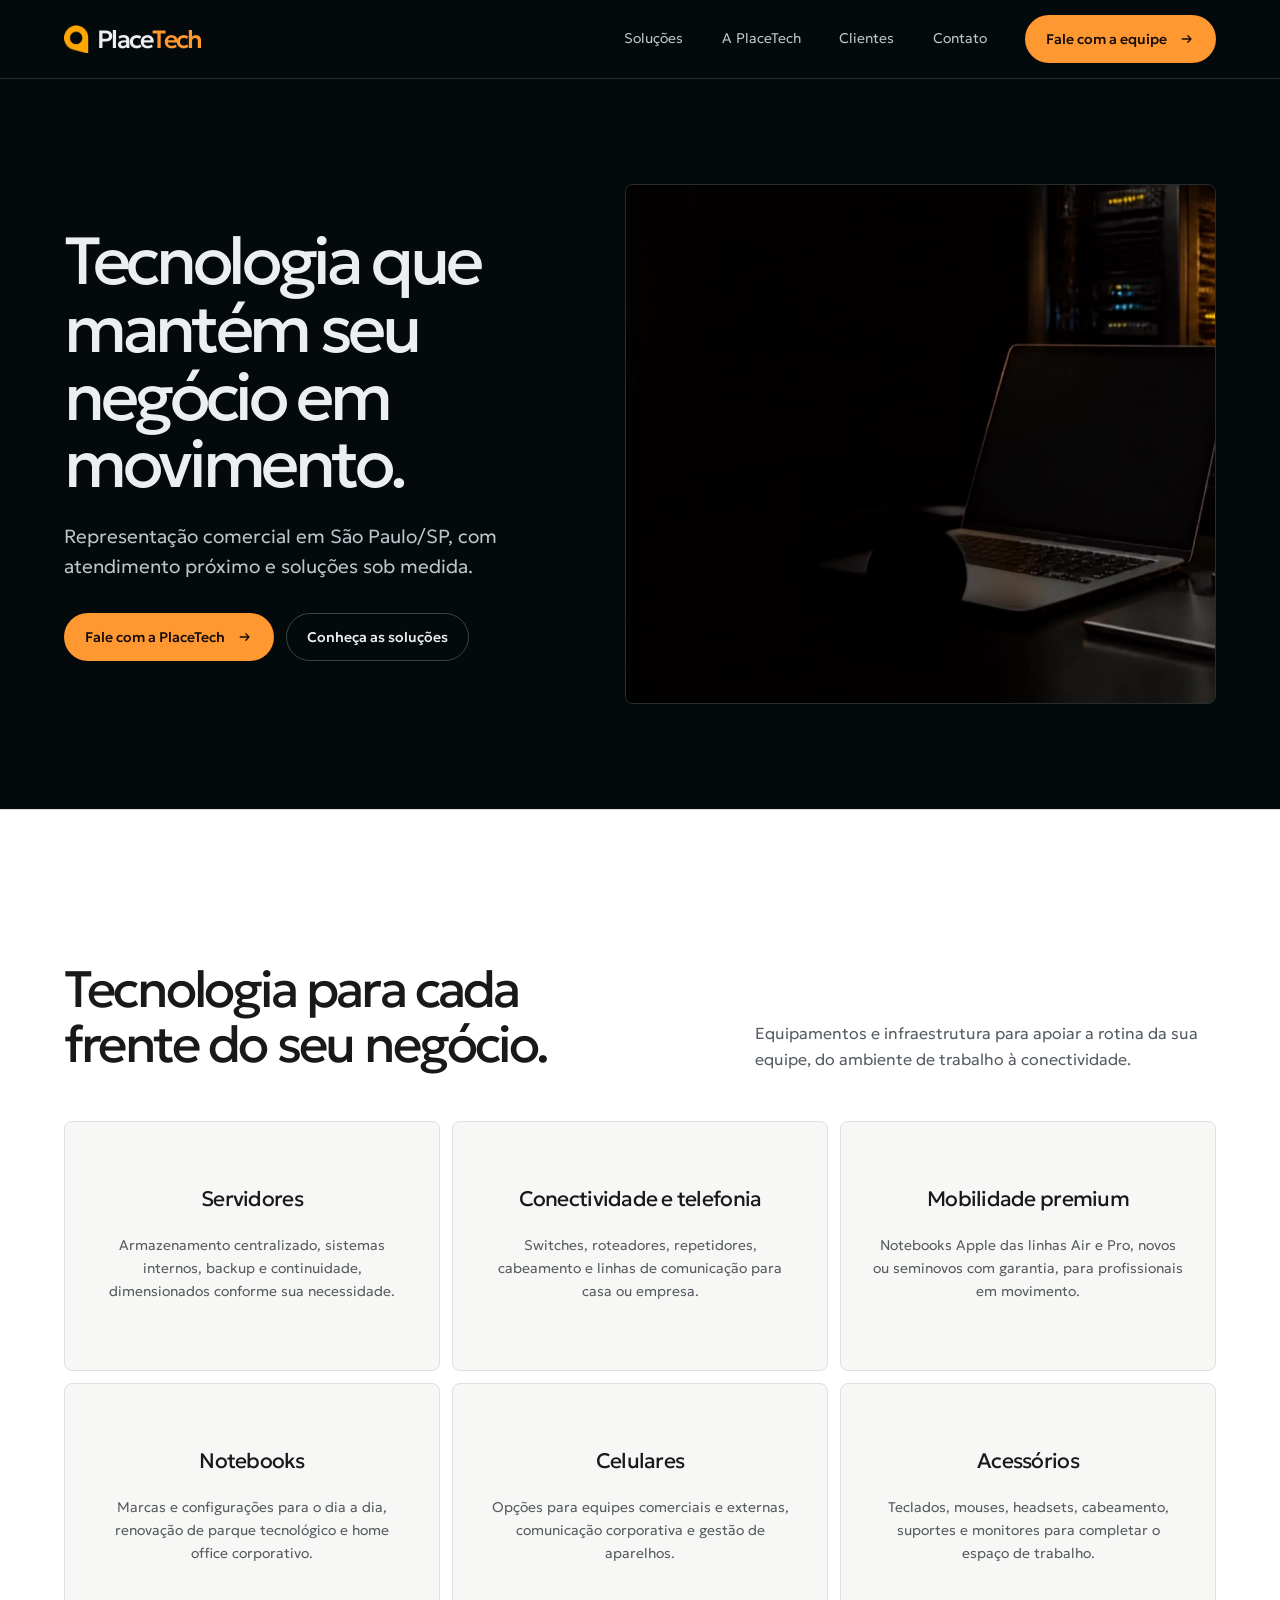
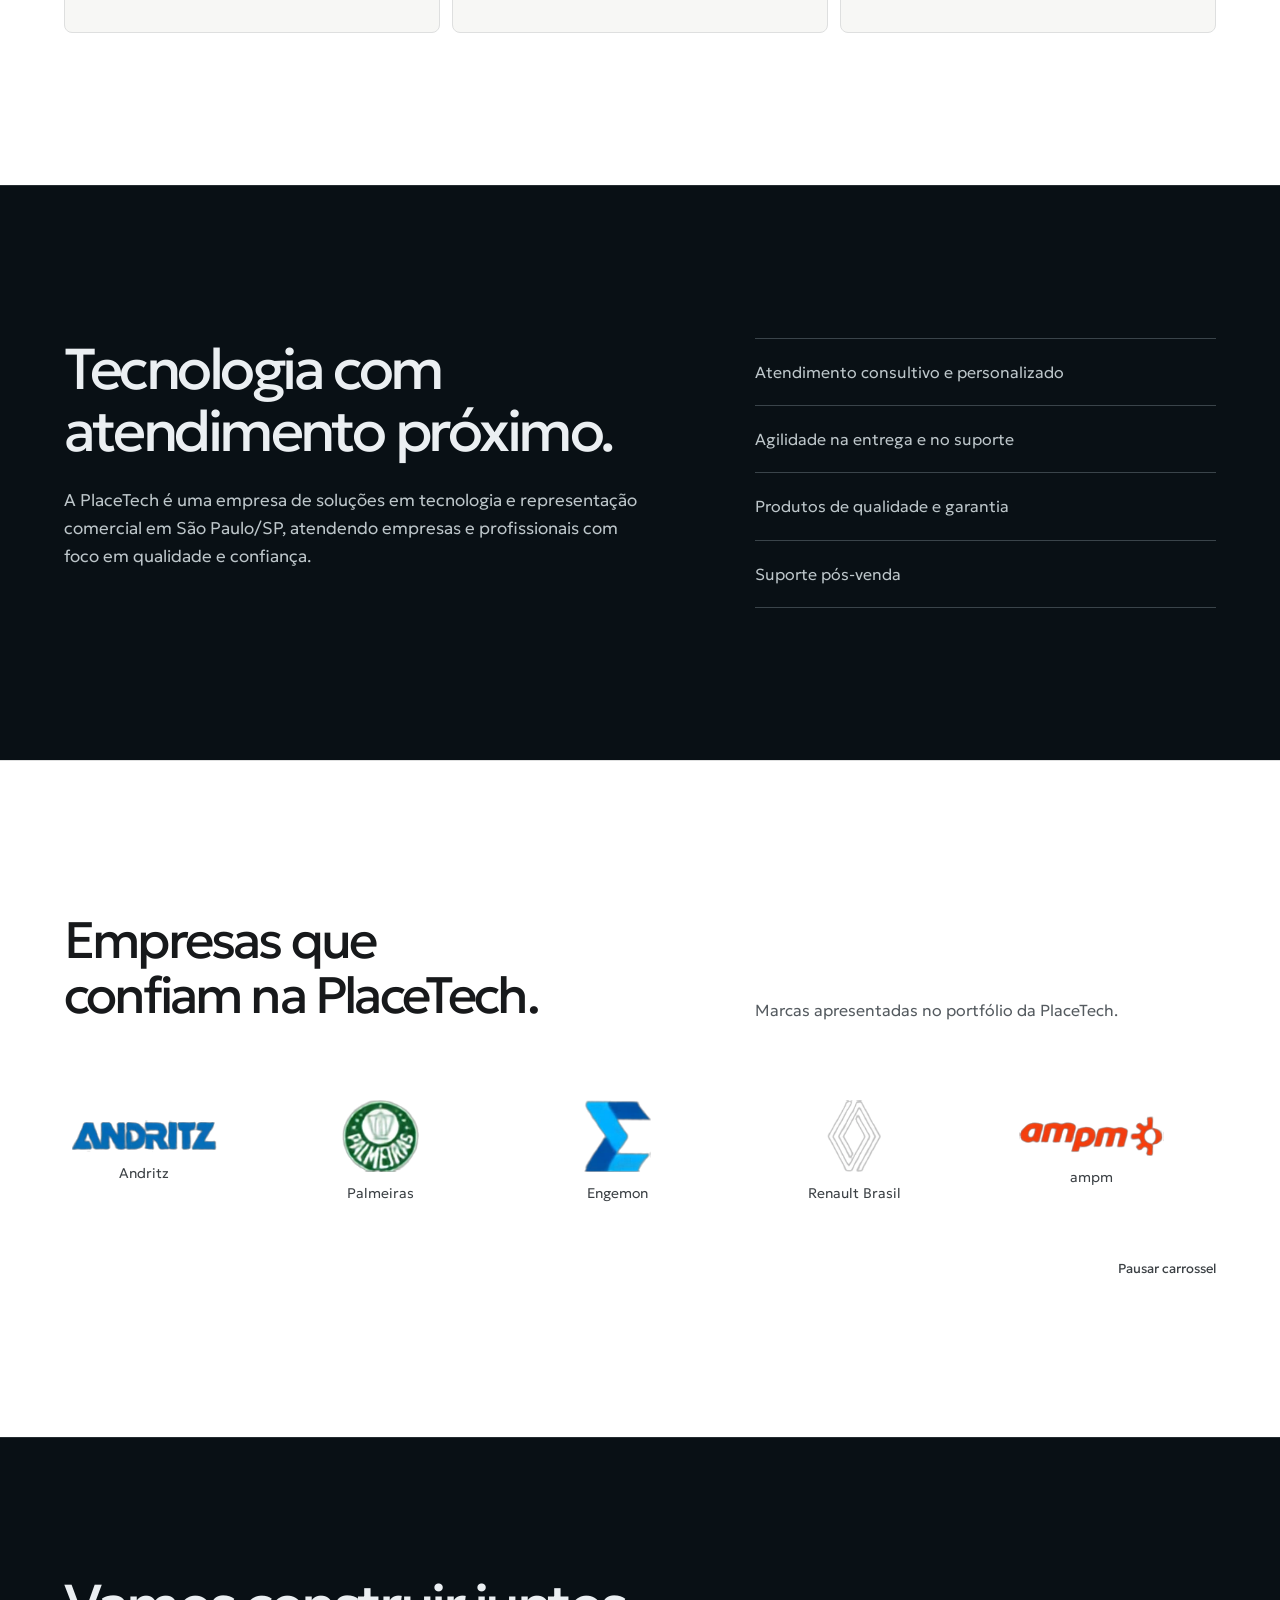
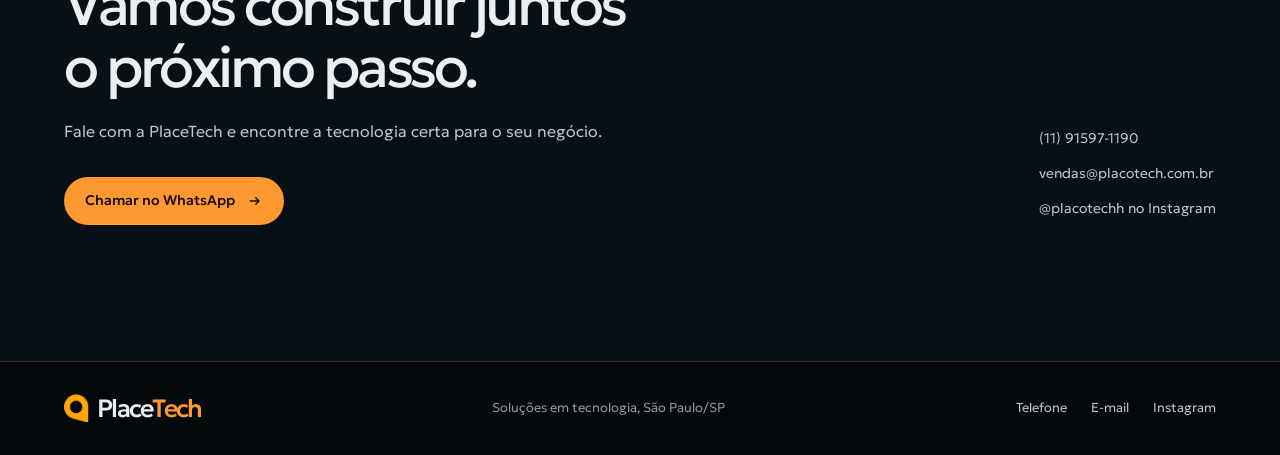
==== index.html @ b96d2857 "alinhamento" ====
<!doctype html>
<html lang="pt-BR">
<head>
  <meta charset="utf-8">
  <meta name="viewport" content="width=device-width, initial-scale=1">
  <meta name="theme-color" content="#101113">
  <meta name="description" content="Soluções em tecnologia para empresas. Conheça a PlaceTech e fale com nossa equipe em São Paulo.">
  <title>PlaceTech | Soluções em tecnologia</title>
  <link rel="preconnect" href="https://fonts.googleapis.com">
  <link rel="preconnect" href="https://fonts.gstatic.com" crossorigin>
  <link href="https://fonts.googleapis.com/css2?family=Geologica:wght@300;400;500;600&display=swap" rel="stylesheet">
  <style>
    /* Hallmark · shape: Marquee Hero · genre: modern-minimal · theme: Vantage (deal 2/3, seed placetech-portfolio-technology-solutions-bd23·277d792e·2026-11-11·r0) · job: hire · draw: 277d792e
     * hero: Corridor · nav: edge-aligned · footer: colophon block · imagery: photograph from supplied PDF · signature: PlaceTech's original technology cover image · vantage: terrain/steel; brand-orange override
     * axes: dark/grotesk-sans/chromatic-lime · posture: restrained with orange signal · contrast: pass · fold: pass · v2.0.0 */
    /* Hallmark · pre-emit critique: P4 H5 E4 S5 R5 V4 · weakest: E, use native navigation and contact links instead of extra interaction code */
    :root {
      color-scheme: dark;
      --surface: oklch(13.5% 0.012 235);
      --surface-raised: oklch(17% 0.014 235);
      --surface-hover: oklch(20% 0.016 235);
      --ink: oklch(95% 0.006 230);
      --ink-soft: oklch(82% 0.012 230);
      --muted: oklch(68% 0.014 230);
      --rule: oklch(29% 0.014 235);
      --rule-strong: oklch(38% 0.016 235);
      --orange: oklch(78% 0.17 58);
      --orange-hover: oklch(83% 0.17 58);
      --orange-action: oklch(78% 0.17 58);
      --orange-action-hover: oklch(83% 0.17 58);
      --orange-ink: oklch(17% 0.018 55);
      --focus: oklch(82% 0.17 58);
      --font-display: "Geologica", "Trebuchet MS", sans-serif;
      --font-body: "Geologica", "Trebuchet MS", sans-serif;
      --content-width: 1200px;
      --page-gutter: clamp(20px, 5vw, 72px);
      --radius: 8px;
      --ease-out: cubic-bezier(0.2, 0.7, 0.2, 1);
    }

    *,
    *::before,
    *::after {
      box-sizing: border-box;
    }

    html {
      overflow-x: clip;
      scroll-behavior: smooth;
      scroll-padding-top: 88px;
      background: var(--surface);
    }

    body {
      min-width: 320px;
      margin: 0;
      overflow-x: clip;
      background: var(--surface);
      color: var(--ink);
      font-family: var(--font-body);
      font-size: 16px;
      font-weight: 300;
      line-height: 1.65;
      -webkit-font-smoothing: antialiased;
    }

    a {
      color: inherit;
      text-decoration: none;
    }

    a:focus-visible,
    summary:focus-visible,
    button:focus-visible {
      outline: 2px solid var(--focus);
      outline-offset: 4px;
      transition: none;
    }

    a:active,
    summary:active,
    button:active {
      color: var(--orange);
    }

    img,
    svg {
      display: block;
    }

    img {
      max-width: 100%;
    }

    h1,
    h2,
    h3,
    p {
      margin: 0;
    }

    h1,
    h2,
    h3 {
      min-width: 0;
      overflow-wrap: break-word;
      color: var(--ink);
      font-family: var(--font-display);
      font-weight: 400;
      line-height: 1.08;
    }

    .container {
      width: min(calc(100% - var(--page-gutter) * 2), var(--content-width));
      margin-inline: auto;
    }

    .skip-link {
      position: absolute;
      z-index: 20;
      top: 12px;
      left: 12px;
      padding: 12px 16px;
      transform: translateY(-160%);
      border-radius: var(--radius);
      background: var(--orange-action);
      color: var(--orange-ink);
      font-weight: 500;
    }

    .skip-link:focus {
      transform: translateY(0);
    }

    .site-header {
      position: sticky;
      z-index: 10;
      top: 0;
      border-bottom: 1px solid var(--rule);
      background: var(--surface);
    }

    .header-inner {
      display: flex;
      min-height: 78px;
      align-items: center;
      justify-content: space-between;
      gap: 24px;
    }

    .wordmark {
      display: inline-flex;
      align-items: center;
      flex: 0 0 auto;
      color: var(--ink);
      font-family: var(--font-display);
      font-size: 25px;
      font-weight: 500;
      letter-spacing: -0.07em;
      line-height: 1;
    }

    .brand-mark {
      width: 25px;
      height: 29px;
      margin-right: 8px;
      object-fit: contain;
    }

    .wordmark strong {
      color: var(--orange);
      font-weight: 500;
    }

    .nav-links {
      display: flex;
      align-items: center;
      gap: clamp(16px, 3vw, 40px);
      margin-left: auto;
    }

    .nav-links > a:not(.button) {
      color: var(--ink-soft);
      font-size: 14px;
      transition: color 160ms var(--ease-out);
    }

    .nav-links > a:not(.button):hover {
      color: var(--orange);
    }

    .button {
      display: inline-flex;
      min-height: 48px;
      align-items: center;
      justify-content: center;
      gap: 12px;
      padding: 0 20px;
      border: 1px solid transparent;
      border-radius: 999px;
      background: var(--orange);
      color: var(--orange-ink);
      font-family: var(--font-body);
      font-size: 14px;
      font-weight: 500;
      line-height: 1.2;
      transition: background-color 160ms var(--ease-out), transform 180ms var(--ease-out);
    }

    .button:hover {
      transform: translateY(-2px);
      background: var(--orange-action-hover);
    }

    .button svg {
      width: 16px;
      height: 16px;
      flex: 0 0 auto;
    }

    .button-secondary {
      border-color: var(--rule-strong);
      background: transparent;
      color: var(--ink);
    }

    .button-secondary:hover {
      border-color: var(--ink-soft);
      background: var(--surface-hover);
    }

    .hero {
      display: grid;
      min-height: min(730px, calc(100svh - 79px));
      grid-template-columns: minmax(0, 0.9fr) minmax(0, 1.1fr);
      align-items: center;
      gap: clamp(36px, 6vw, 88px);
      padding-block: clamp(64px, 10vh, 120px);
    }

    .hero-copy {
      position: relative;
      z-index: 1;
      animation: arrive 650ms var(--ease-out) both;
    }

    .hero h1 {
      max-width: 660px;
      font-size: clamp(42px, 5.2vw, 70px);
      letter-spacing: -0.065em;
      line-height: 1.02;
    }

    .hero-copy > p {
      max-width: 46ch;
      margin-top: 24px;
      color: var(--ink-soft);
      font-size: clamp(16px, 1.5vw, 19px);
      line-height: 1.55;
    }

    .hero-actions {
      display: flex;
      flex-wrap: wrap;
      gap: 12px;
      margin-top: 32px;
    }

    .hero-visual {
      position: relative;
      min-width: 0;
      color: var(--ink);
      animation: arrive 800ms 90ms var(--ease-out) both;
    }

    .hero-visual img {
      width: 100%;
      min-height: 350px;
      max-height: 520px;
      aspect-ratio: 1.15;
      border: 1px solid var(--rule);
      border-radius: var(--radius);
      background: var(--surface-raised);
      color: var(--ink);
      object-fit: cover;
      object-position: 65% center;
    }

    .section {
      padding-block: clamp(88px, 12vw, 152px);
      border-top: 1px solid var(--rule);
    }

    .section.light-section {
      --surface: #fff;
      --surface-raised: #f7f7f5;
      --surface-hover: #eeeeec;
      --ink: #17191b;
      --ink-soft: #3c4145;
      --muted: #555b60;
      --rule: #dedfdf;
      --rule-strong: #b7bbbd;
      --orange: #a84c00;
      --orange-hover: #873e00;
      --focus: #873e00;
      background: var(--surface);
      color: var(--ink);
    }

    .section-heading {
      display: grid;
      grid-template-columns: minmax(0, 1fr) minmax(0, 0.7fr);
      align-items: end;
      gap: 32px;
      margin-bottom: 48px;
    }

    .section-heading h2 {
      max-width: 680px;
      font-size: clamp(34px, 4vw, 52px);
      letter-spacing: -0.055em;
      text-wrap: balance;
    }

    .section-heading p {
      max-width: 54ch;
      color: var(--muted);
      font-size: 16px;
    }

    .solution-grid {
      display: grid;
      grid-template-columns: repeat(3, minmax(0, 1fr));
      gap: 12px;
    }

    .solution {
      display: flex;
      min-height: 250px;
      flex-direction: column;
      justify-content: center;
      align-items: center;
      gap: 24px;
      padding: clamp(24px, 2.5vw, 32px);
      border: 1px solid var(--rule);
      border-radius: var(--radius);
      background: var(--surface-raised);
      text-align: center;
      transition: border-color 180ms var(--ease-out), background-color 180ms var(--ease-out), transform 180ms var(--ease-out);
    }

    .solution:hover {
      transform: translateY(-3px);
      border-color: var(--rule-strong);
      background: var(--surface-hover);
    }

    .solution h3 {
      font-size: 21px;
      letter-spacing: -0.035em;
    }

    .solution p {
      max-width: 50ch;
      color: var(--muted);
      font-size: 14px;
      line-height: 1.65;
    }

    .about-section {
      background: var(--surface-raised);
      color: var(--ink);
    }

    .about-layout {
      display: grid;
      grid-template-columns: minmax(0, 1fr) minmax(0, 0.8fr);
      gap: clamp(48px, 9vw, 128px);
      align-items: start;
    }

    .about-copy h2,
    .contact-copy h2 {
      font-size: clamp(36px, 4.5vw, 58px);
      letter-spacing: -0.06em;
      text-wrap: balance;
    }

    .about-copy > p {
      max-width: 54ch;
      margin-top: 24px;
      color: var(--ink-soft);
      font-size: 17px;
    }

    .about-list {
      margin: 0;
      padding: 0;
      list-style: none;
    }

    .about-list li {
      padding: 20px 0;
      border-top: 1px solid var(--rule-strong);
      color: var(--ink-soft);
      font-size: 16px;
    }

    .about-list li:last-child {
      border-bottom: 1px solid var(--rule-strong);
    }

    .client-carousel {
      overflow-x: clip;
    }

    .client-track {
      display: flex;
      width: 100%;
      flex-direction: column;
      gap: 0;
    }

    .client-list {
      display: flex;
      flex: 0 0 auto;
      align-items: center;
      flex-wrap: wrap;
      justify-content: center;
      gap: clamp(32px, 6vw, 80px);
      margin: 0;
      padding: 16px 0 24px;
      list-style: none;
    }

    .client-list[aria-hidden="true"] {
      display: none;
    }

    .client-logo {
      display: grid;
      width: 160px;
      min-height: 128px;
      align-content: center;
      justify-items: center;
      gap: 12px;
      color: var(--ink-soft);
      text-align: center;
    }

    .client-controls {
      display: flex;
      justify-content: flex-end;
      padding-top: 12px;
    }

    .client-logo img {
      width: auto;
      max-width: 145px;
      height: auto;
      max-height: 72px;
      object-fit: contain;
    }

    .client-name {
      font-size: 14px;
      line-height: 1.4;
    }

    .client-carousel.is-running .client-track {
      width: max-content;
      flex-direction: row;
      animation: client-loop 36s linear infinite;
    }

    .client-carousel.is-running .client-list {
      flex-wrap: nowrap;
      padding: 16px clamp(32px, 6vw, 80px) 24px 0;
    }

    .client-carousel.is-running .client-list[aria-hidden="true"] {
      display: flex;
    }

    .client-carousel.is-running:hover:not(.is-paused) .client-track {
      animation-play-state: paused;
    }

    .carousel-toggle {
      display: none;
      padding: 8px 0;
      border: 0;
      background: transparent;
      color: var(--ink-soft);
      cursor: pointer;
      font-family: var(--font-body);
      font-size: 13px;
      transition: color 160ms var(--ease-out);
    }

    .carousel-toggle:hover {
      color: var(--orange);
    }

    .carousel-toggle:disabled {
      color: var(--muted);
      cursor: not-allowed;
    }

    .client-carousel.is-paused .client-track {
      animation-play-state: paused;
    }

    .client-carousel.is-running .carousel-toggle {
      display: inline-flex;
    }

    @keyframes client-loop {
      to {
        transform: translateX(-50%);
      }
    }

    .contact-section {
      padding-block: clamp(88px, 11vw, 136px);
      border-top: 1px solid var(--rule);
      background: var(--surface-raised);
      color: var(--ink);
    }

    .contact-layout {
      display: grid;
      grid-template-columns: minmax(0, 1fr) auto;
      align-items: end;
      gap: 36px;
    }

    .contact-copy h2 {
      max-width: 700px;
    }

    .contact-copy p {
      margin-top: 20px;
      color: var(--ink-soft);
    }

    .contact-details {
      display: grid;
      gap: 12px;
      justify-items: start;
      padding-bottom: 4px;
    }

    .contact-details a,
    .footer-links a {
      color: var(--ink-soft);
      font-size: 14px;
      text-decoration-thickness: 1px;
      text-underline-offset: 4px;
      transition: color 160ms var(--ease-out);
    }

    .contact-details a:hover,
    .footer-links a:hover {
      color: var(--orange);
      text-decoration-line: underline;
    }

    .site-footer {
      padding-block: 32px;
      border-top: 1px solid var(--rule);
    }

    .footer-inner {
      display: flex;
      align-items: center;
      justify-content: space-between;
      gap: 24px;
    }

    .footer-note {
      color: var(--muted);
      font-size: 13px;
    }

    .footer-links {
      display: flex;
      flex-wrap: wrap;
      gap: 24px;
    }

    .footer-links a {
      font-size: 13px;
    }

    @keyframes arrive {
      from {
        opacity: 0;
        transform: translateY(12px);
      }

      to {
        opacity: 1;
        transform: translateY(0);
      }
    }

    @media (max-width: 860px) {
      .hero {
        min-height: auto;
        grid-template-columns: minmax(0, 1fr) minmax(0, 0.9fr);
        gap: 32px;
      }

      .hero h1 {
        font-size: clamp(40px, 6vw, 58px);
      }

      .solution-grid {
        grid-template-columns: repeat(2, minmax(0, 1fr));
      }

      .about-layout {
        gap: 48px;
      }

      .contact-layout {
        grid-template-columns: minmax(0, 1fr);
        align-items: start;
      }
    }

    @media (max-width: 680px) {
      :root {
        --page-gutter: 22px;
      }

      .header-inner {
        min-height: 70px;
        flex-wrap: wrap;
        gap: 0 16px;
        padding-block: 16px;
      }

      .wordmark {
        font-size: 23px;
      }

      .nav-links {
        width: 100%;
        flex: 1 1 100%;
        flex-wrap: wrap;
        justify-content: space-between;
        gap: 8px 12px;
        margin-left: 0;
        padding-top: 12px;
      }

      .nav-links > a:not(.button) {
        padding-block: 4px;
      }

      .nav-links .button {
        min-height: 40px;
        margin-left: auto;
      }

      .hero {
        grid-template-columns: minmax(0, 1fr);
        gap: 32px;
        padding-block: 64px 80px;
      }

      .hero h1 {
        max-width: 560px;
        font-size: clamp(42px, 11vw, 60px);
      }

      .hero-copy > p {
        margin-top: 20px;
      }

      .hero-actions {
        gap: 12px;
        margin-top: 24px;
      }

      .button {
        min-height: 46px;
        padding-inline: 16px;
        font-size: 13px;
      }

      .hero-visual img {
        min-height: 260px;
        max-height: 400px;
        aspect-ratio: 1.25;
      }

      .section {
        padding-block: 84px;
      }

      .section-heading,
      .about-layout {
        grid-template-columns: minmax(0, 1fr);
        gap: 20px;
        margin-bottom: 32px;
      }

      .about-layout {
        gap: 40px;
      }

      .section-heading h2 {
        font-size: clamp(36px, 9vw, 48px);
      }

      .solution-grid {
        grid-template-columns: minmax(0, 1fr);
        gap: 12px;
      }

      .solution {
        min-height: auto;
        padding: 24px;
      }

      .client-list {
        gap: 24px;
        padding-right: 24px;
      }

      .client-logo {
        width: 136px;
      }

      .contact-section {
        padding-block: 84px;
      }

      .footer-inner {
        align-items: flex-start;
        flex-direction: column;
        gap: 16px;
      }
    }

    @media (prefers-reduced-motion: reduce) {
      html {
        scroll-behavior: auto;
      }

      *,
      *::before,
      *::after {
        animation-duration: 0.01ms !important;
        animation-iteration-count: 1 !important;
        scroll-behavior: auto !important;
        transition-duration: 0.01ms !important;
      }

      .client-carousel {
        overflow: visible;
      }

      .client-track {
        width: 100%;
        flex-direction: column;
        gap: 12px;
        animation: none;
      }

      .client-list {
        width: 100%;
        flex-wrap: wrap;
        justify-content: center;
        gap: 20px;
        padding: 0;
      }

      .client-list[aria-hidden="true"],
      .carousel-toggle {
        display: none;
      }
    }
  </style>
</head>
<body>
  <a class="skip-link" href="#conteudo">Pular para o conteúdo</a>
  <header class="site-header">
    <div class="container header-inner">
      <a class="wordmark" href="#inicio" aria-label="PlaceTech, início"><img class="brand-mark" src="assets/placetech-mark.webp" alt="" width="435" height="495"><span>Place</span><strong>Tech</strong></a>
      <nav class="nav-links" aria-label="Navegação principal">
        <a href="#solucoes">Soluções</a>
        <a href="#empresa">A PlaceTech</a>
        <a href="#clientes">Clientes</a>
        <a href="#contato">Contato</a>
        <a class="button" href="https://wa.me/5511915971190?text=Ol%C3%A1%2C%20PlaceTech!" target="_blank" rel="noopener noreferrer">
          Fale com a equipe
          <svg viewBox="0 0 20 20" fill="none" aria-hidden="true"><path d="M4 10h11m-4-4 4 4-4 4" stroke="currentColor" stroke-width="1.6" stroke-linecap="round" stroke-linejoin="round"/></svg>
        </a>
      </nav>
    </div>
  </header>

  <main id="conteudo">
    <section class="container hero" id="inicio" aria-labelledby="hero-title">
      <div class="hero-copy">
        <h1 id="hero-title">Tecnologia que mantém seu negócio em movimento.</h1>
        <p>Representação comercial em São Paulo/SP, com atendimento próximo e soluções sob medida.</p>
        <div class="hero-actions">
          <a class="button" href="https://wa.me/5511915971190?text=Ol%C3%A1%2C%20PlaceTech!" target="_blank" rel="noopener noreferrer">
            Fale com a PlaceTech
            <svg viewBox="0 0 20 20" fill="none" aria-hidden="true"><path d="M4 10h11m-4-4 4 4-4 4" stroke="currentColor" stroke-width="1.6" stroke-linecap="round" stroke-linejoin="round"/></svg>
          </a>
          <a class="button button-secondary" href="#solucoes">Conheça as soluções</a>
        </div>
      </div>
      <div class="hero-visual">
        <img src="assets/placetech-hero.webp" alt="Notebook e celular em uma mesa, com equipamentos de infraestrutura ao fundo." width="1600" height="900" fetchpriority="high">
      </div>
    </section>

    <section class="section light-section" id="solucoes" aria-labelledby="solutions-title">
      <div class="container">
        <div class="section-heading">
          <h2 id="solutions-title">Tecnologia para cada frente do seu negócio.</h2>
          <p>Equipamentos e infraestrutura para apoiar a rotina da sua equipe, do ambiente de trabalho à conectividade.</p>
        </div>
        <div class="solution-grid">
          <article class="solution">
            <h3>Servidores</h3>
            <p>Armazenamento centralizado, sistemas internos, backup e continuidade, dimensionados conforme sua necessidade.</p>
          </article>
          <article class="solution">
            <h3>Conectividade e telefonia</h3>
            <p>Switches, roteadores, repetidores, cabeamento e linhas de comunicação para casa ou empresa.</p>
          </article>
          <article class="solution">
            <h3>Mobilidade premium</h3>
            <p>Notebooks Apple das linhas Air e Pro, novos ou seminovos com garantia, para profissionais em movimento.</p>
          </article>
          <article class="solution">
            <h3>Notebooks</h3>
            <p>Marcas e configurações para o dia a dia, renovação de parque tecnológico e home office corporativo.</p>
          </article>
          <article class="solution">
            <h3>Celulares</h3>
            <p>Opções para equipes comerciais e externas, comunicação corporativa e gestão de aparelhos.</p>
          </article>
          <article class="solution">
            <h3>Acessórios</h3>
            <p>Teclados, mouses, headsets, cabeamento, suportes e monitores para completar o espaço de trabalho.</p>
          </article>
        </div>
      </div>
    </section>

    <section class="section about-section" id="empresa" aria-labelledby="about-title">
      <div class="container about-layout">
        <div class="about-copy">
          <h2 id="about-title">Tecnologia com atendimento próximo.</h2>
          <p>A PlaceTech é uma empresa de soluções em tecnologia e representação comercial em São Paulo/SP, atendendo empresas e profissionais com foco em qualidade e confiança.</p>
        </div>
        <ul class="about-list" aria-label="Diferenciais PlaceTech">
          <li>Atendimento consultivo e personalizado</li>
          <li>Agilidade na entrega e no suporte</li>
          <li>Produtos de qualidade e garantia</li>
          <li>Suporte pós-venda</li>
        </ul>
      </div>
    </section>

    <section class="section light-section" id="clientes" aria-labelledby="clients-title">
      <div class="container">
        <div class="section-heading">
          <h2 id="clients-title">Empresas que confiam na PlaceTech.</h2>
          <p>Marcas apresentadas no portfólio da PlaceTech.</p>
        </div>
        <div class="client-carousel" role="region" aria-roledescription="carrossel" aria-label="Clientes PlaceTech">
          <div class="client-track">
            <ul class="client-list" aria-label="Logos de clientes">
              <li class="client-logo"><img src="assets/client-logos/andritz.webp" alt="" width="209" height="46"><span class="client-name">Andritz</span></li>
              <li class="client-logo"><img src="assets/client-logos/palmeiras.webp" alt="" width="106" height="99"><span class="client-name">Palmeiras</span></li>
              <li class="client-logo"><img src="assets/client-logos/engemon.webp" alt="" width="80" height="87"><span class="client-name">Engemon</span></li>
              <li class="client-logo"><img src="assets/client-logos/renault-brasil.webp" alt="" width="75" height="100"><span class="client-name">Renault Brasil</span></li>
              <li class="client-logo"><img src="assets/client-logos/ampm.webp" alt="" width="252" height="71"><span class="client-name">ampm</span></li>
              <li class="client-logo"><img src="assets/client-logos/santos-fc.webp" alt="" width="107" height="113"><span class="client-name">Santos FC</span></li>
            </ul>
            <ul class="client-list" aria-hidden="true">
              <li class="client-logo"><img src="assets/client-logos/andritz.webp" alt="" width="209" height="46"><span class="client-name">Andritz</span></li>
              <li class="client-logo"><img src="assets/client-logos/palmeiras.webp" alt="" width="106" height="99"><span class="client-name">Palmeiras</span></li>
              <li class="client-logo"><img src="assets/client-logos/engemon.webp" alt="" width="80" height="87"><span class="client-name">Engemon</span></li>
              <li class="client-logo"><img src="assets/client-logos/renault-brasil.webp" alt="" width="75" height="100"><span class="client-name">Renault Brasil</span></li>
              <li class="client-logo"><img src="assets/client-logos/ampm.webp" alt="" width="252" height="71"><span class="client-name">ampm</span></li>
              <li class="client-logo"><img src="assets/client-logos/santos-fc.webp" alt="" width="107" height="113"><span class="client-name">Santos FC</span></li>
            </ul>
          </div>
          <div class="client-controls">
            <button class="carousel-toggle" type="button" aria-pressed="false" hidden>Pausar carrossel</button>
          </div>
        </div>
      </div>
    </section>

    <section class="contact-section" id="contato" aria-labelledby="contact-title">
      <div class="container contact-layout">
        <div class="contact-copy">
          <h2 id="contact-title">Vamos construir juntos o próximo passo.</h2>
          <p>Fale com a PlaceTech e encontre a tecnologia certa para o seu negócio.</p>
          <div class="hero-actions">
            <a class="button" href="https://wa.me/5511915971190?text=Ol%C3%A1%2C%20PlaceTech!" target="_blank" rel="noopener noreferrer">
              Chamar no WhatsApp
              <svg viewBox="0 0 20 20" fill="none" aria-hidden="true"><path d="M4 10h11m-4-4 4 4-4 4" stroke="currentColor" stroke-width="1.6" stroke-linecap="round" stroke-linejoin="round"/></svg>
            </a>
          </div>
        </div>
        <div class="contact-details" aria-label="Canais de contato">
          <a href="tel:+5511915971190">(11) 91597-1190</a>
          <a href="mailto:vendas@placotech.com.br">vendas@placotech.com.br</a>
          <a href="https://www.instagram.com/placotechh/" target="_blank" rel="noopener noreferrer">@placotechh no Instagram</a>
        </div>
      </div>
    </section>
  </main>

  <footer class="site-footer">
    <div class="container footer-inner">
      <a class="wordmark" href="#inicio" aria-label="PlaceTech, voltar ao início"><img class="brand-mark" src="assets/placetech-mark.webp" alt="" width="435" height="495"><span>Place</span><strong>Tech</strong></a>
      <p class="footer-note">Soluções em tecnologia, São Paulo/SP</p>
      <div class="footer-links">
        <a href="tel:+5511915971190">Telefone</a>
        <a href="mailto:vendas@placotech.com.br">E-mail</a>
        <a href="https://www.instagram.com/placotechh/" target="_blank" rel="noopener noreferrer">Instagram</a>
      </div>
    </div>
  </footer>
  <script>
    const carousel = document.querySelector(".client-carousel");
    const pauseButton = carousel.querySelector(".carousel-toggle");

    if (!window.matchMedia("(prefers-reduced-motion: reduce)").matches) {
      carousel.classList.add("is-running");
      pauseButton.hidden = false;
      pauseButton.addEventListener("click", () => {
        const paused = carousel.classList.toggle("is-paused");
        pauseButton.setAttribute("aria-pressed", String(paused));
        pauseButton.textContent = paused ? "Retomar carrossel" : "Pausar carrossel";
      });
    }
  </script>
</body>
</html>
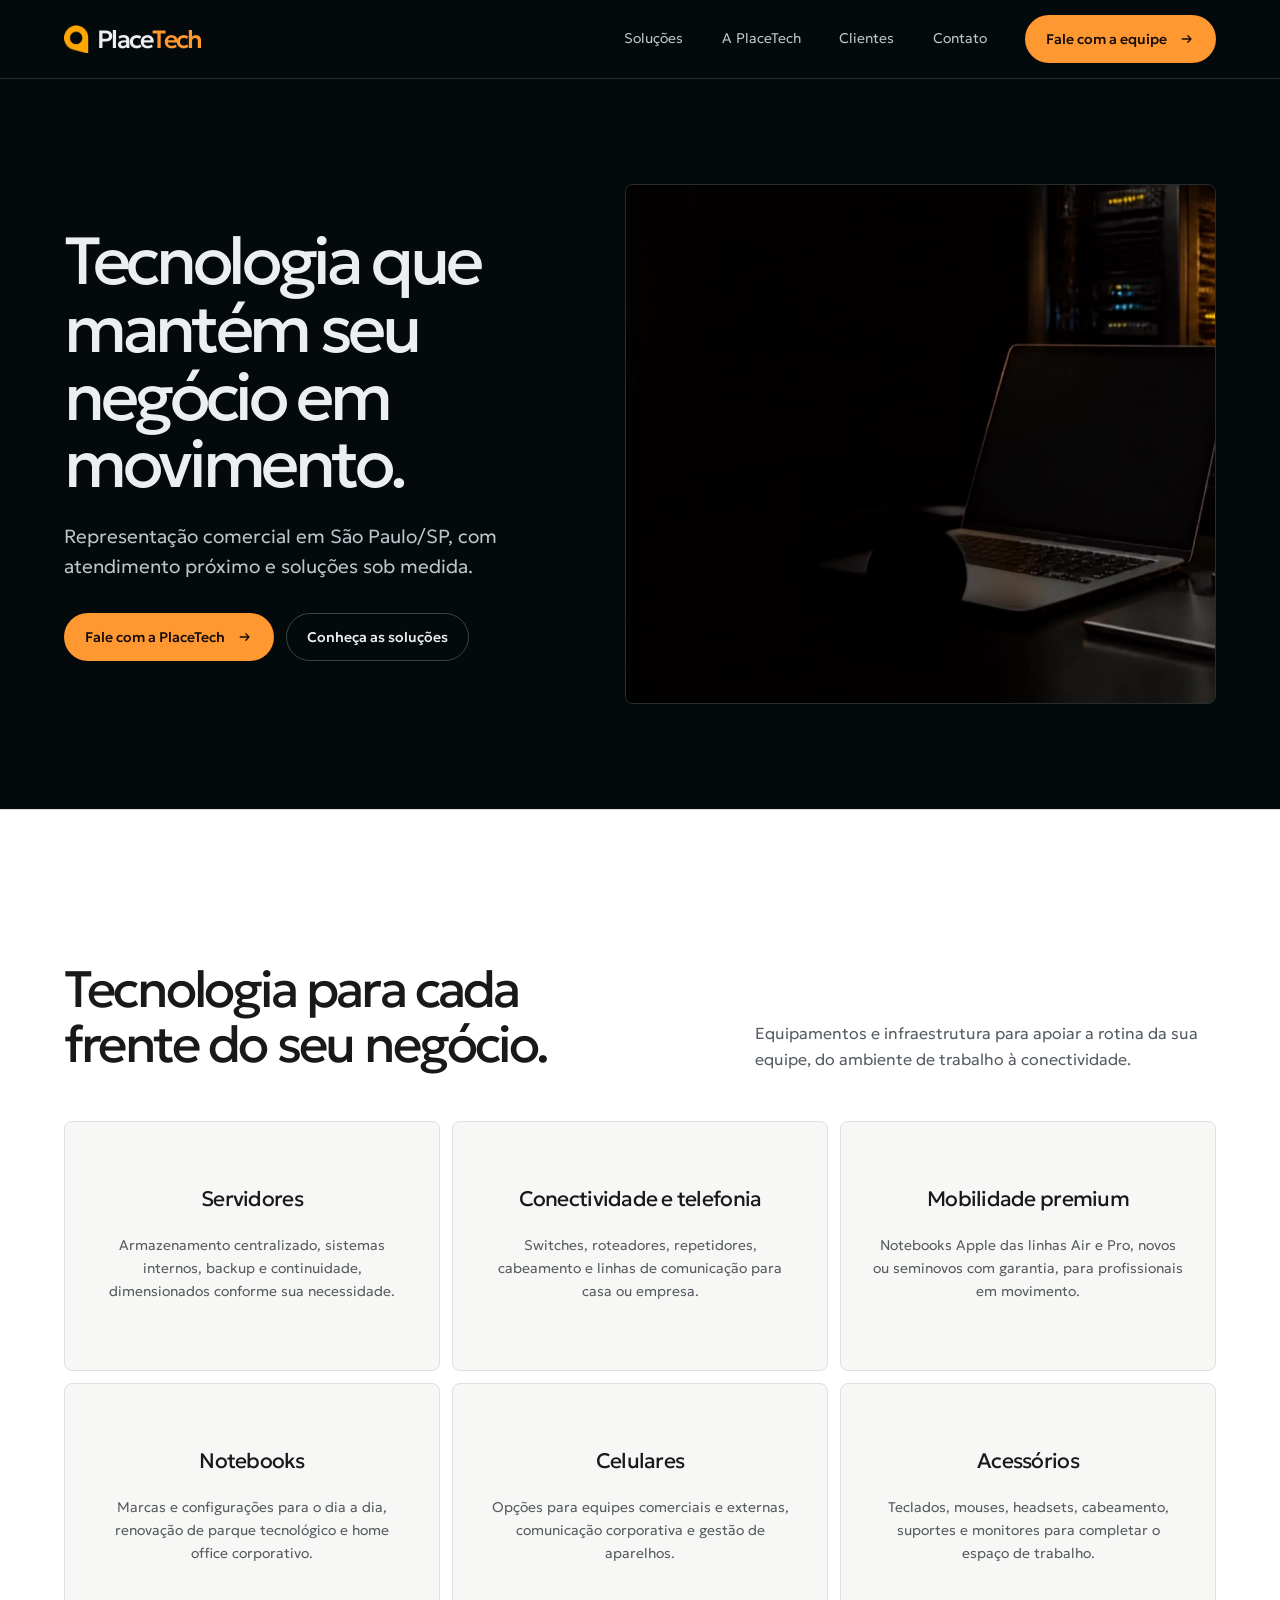
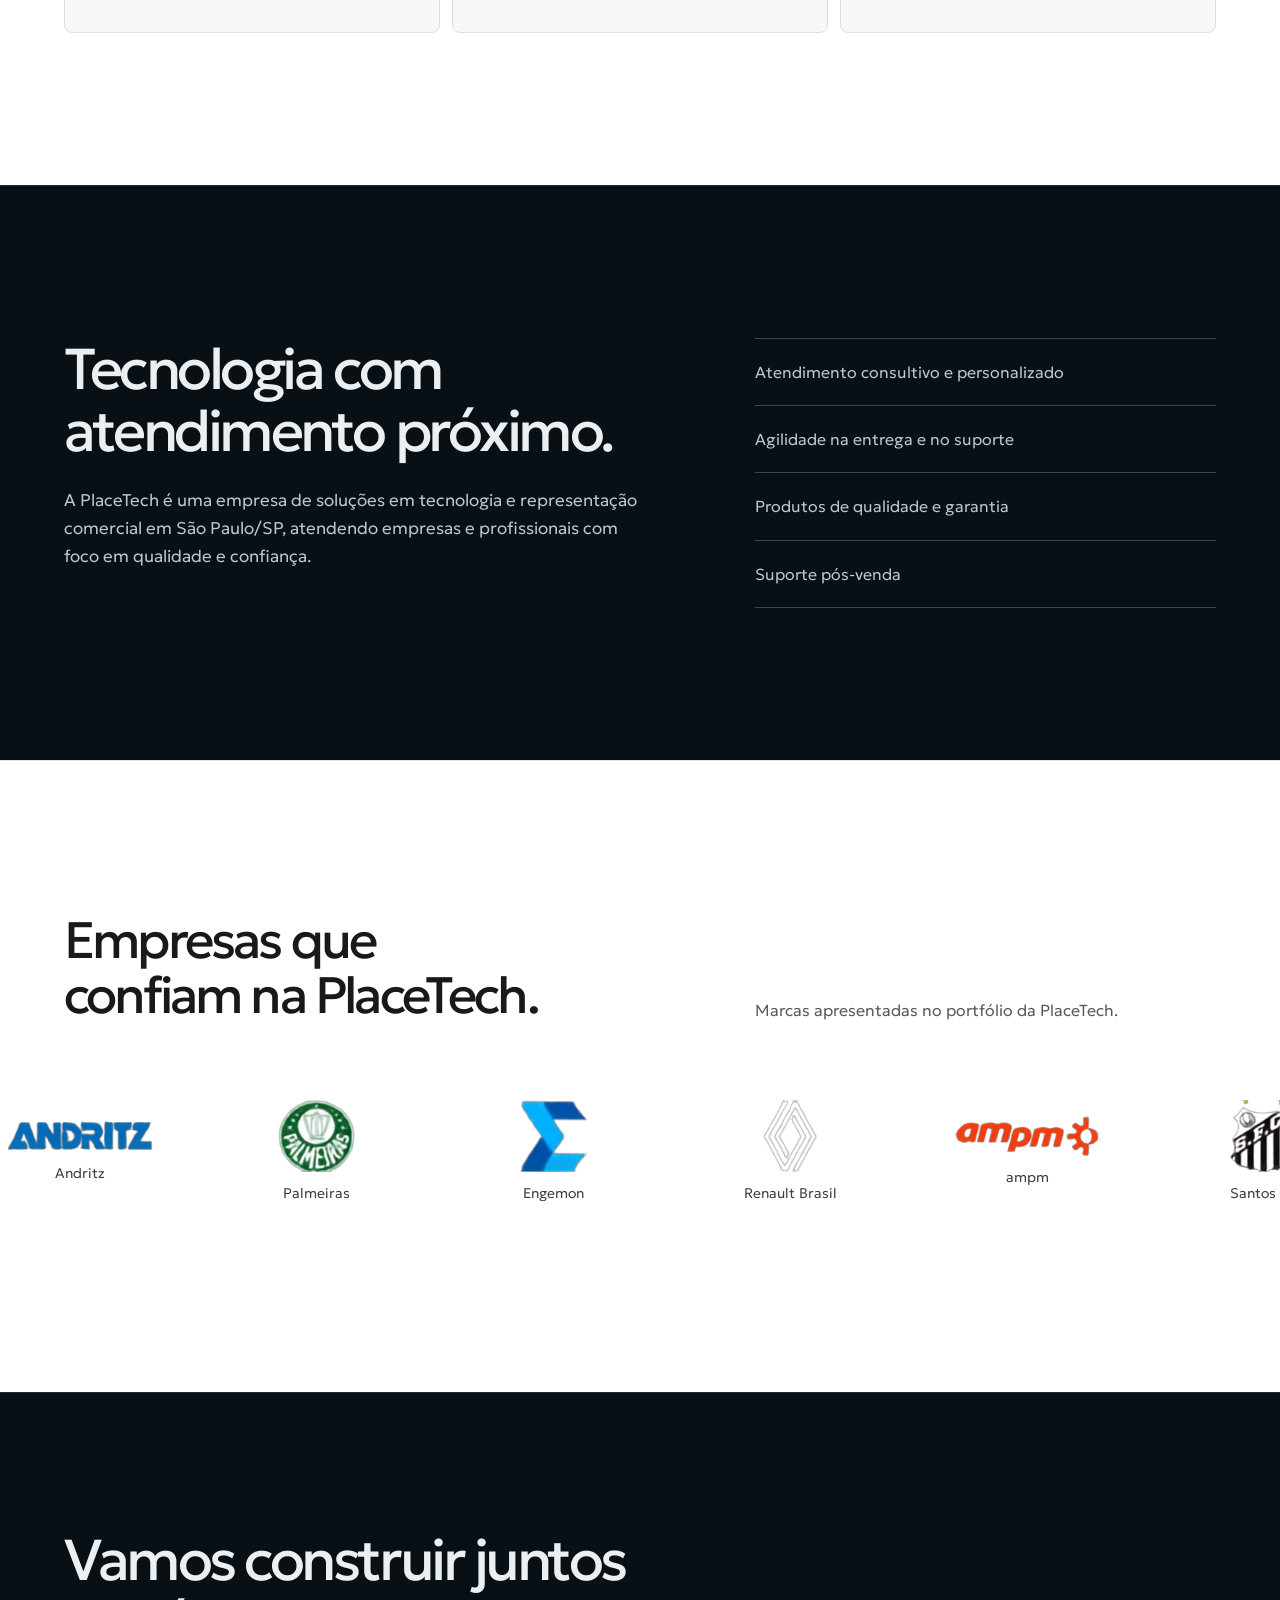
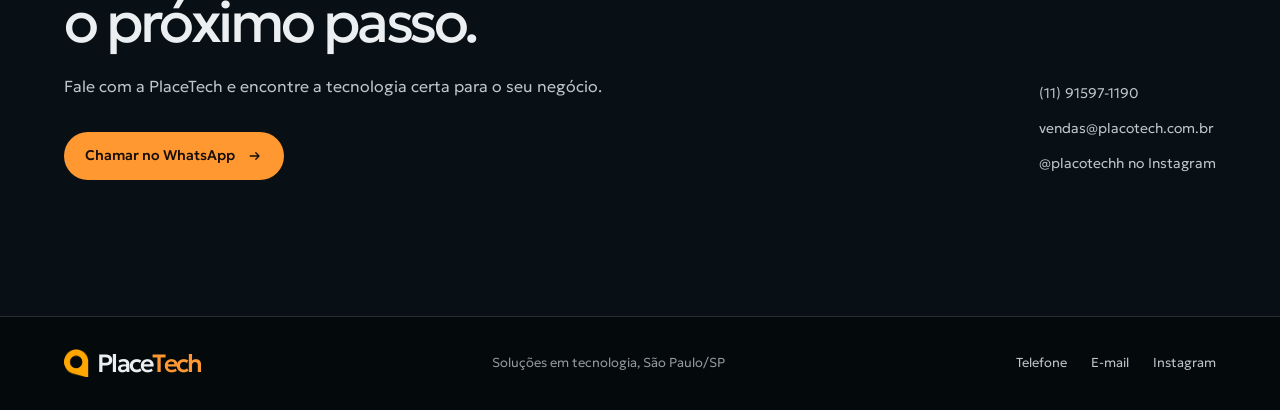
==== commit 8aa5e153: "carrosel ok" ====
--- a/index.html
+++ b/index.html
@@ -411,6 +411,7 @@
     }
 
     .client-carousel {
+      width: 100%;
       overflow-x: clip;
     }
 
@@ -448,12 +449,6 @@
       text-align: center;
     }
 
-    .client-controls {
-      display: flex;
-      justify-content: flex-end;
-      padding-top: 12px;
-    }
-
     .client-logo img {
       width: auto;
       max-width: 145px;
@@ -480,39 +475,6 @@
 
     .client-carousel.is-running .client-list[aria-hidden="true"] {
       display: flex;
-    }
-
-    .client-carousel.is-running:hover:not(.is-paused) .client-track {
-      animation-play-state: paused;
-    }
-
-    .carousel-toggle {
-      display: none;
-      padding: 8px 0;
-      border: 0;
-      background: transparent;
-      color: var(--ink-soft);
-      cursor: pointer;
-      font-family: var(--font-body);
-      font-size: 13px;
-      transition: color 160ms var(--ease-out);
-    }
-
-    .carousel-toggle:hover {
-      color: var(--orange);
-    }
-
-    .carousel-toggle:disabled {
-      color: var(--muted);
-      cursor: not-allowed;
-    }
-
-    .client-carousel.is-paused .client-track {
-      animation-play-state: paused;
-    }
-
-    .client-carousel.is-running .carousel-toggle {
-      display: inline-flex;
     }
 
     @keyframes client-loop {
@@ -779,8 +741,7 @@
         padding: 0;
       }
 
-      .client-list[aria-hidden="true"],
-      .carousel-toggle {
+      .client-list[aria-hidden="true"] {
         display: none;
       }
     }
@@ -878,28 +839,25 @@
           <h2 id="clients-title">Empresas que confiam na PlaceTech.</h2>
           <p>Marcas apresentadas no portfólio da PlaceTech.</p>
         </div>
-        <div class="client-carousel" role="region" aria-roledescription="carrossel" aria-label="Clientes PlaceTech">
-          <div class="client-track">
-            <ul class="client-list" aria-label="Logos de clientes">
-              <li class="client-logo"><img src="assets/client-logos/andritz.webp" alt="" width="209" height="46"><span class="client-name">Andritz</span></li>
-              <li class="client-logo"><img src="assets/client-logos/palmeiras.webp" alt="" width="106" height="99"><span class="client-name">Palmeiras</span></li>
-              <li class="client-logo"><img src="assets/client-logos/engemon.webp" alt="" width="80" height="87"><span class="client-name">Engemon</span></li>
-              <li class="client-logo"><img src="assets/client-logos/renault-brasil.webp" alt="" width="75" height="100"><span class="client-name">Renault Brasil</span></li>
-              <li class="client-logo"><img src="assets/client-logos/ampm.webp" alt="" width="252" height="71"><span class="client-name">ampm</span></li>
-              <li class="client-logo"><img src="assets/client-logos/santos-fc.webp" alt="" width="107" height="113"><span class="client-name">Santos FC</span></li>
-            </ul>
-            <ul class="client-list" aria-hidden="true">
-              <li class="client-logo"><img src="assets/client-logos/andritz.webp" alt="" width="209" height="46"><span class="client-name">Andritz</span></li>
-              <li class="client-logo"><img src="assets/client-logos/palmeiras.webp" alt="" width="106" height="99"><span class="client-name">Palmeiras</span></li>
-              <li class="client-logo"><img src="assets/client-logos/engemon.webp" alt="" width="80" height="87"><span class="client-name">Engemon</span></li>
-              <li class="client-logo"><img src="assets/client-logos/renault-brasil.webp" alt="" width="75" height="100"><span class="client-name">Renault Brasil</span></li>
-              <li class="client-logo"><img src="assets/client-logos/ampm.webp" alt="" width="252" height="71"><span class="client-name">ampm</span></li>
-              <li class="client-logo"><img src="assets/client-logos/santos-fc.webp" alt="" width="107" height="113"><span class="client-name">Santos FC</span></li>
-            </ul>
-          </div>
-          <div class="client-controls">
-            <button class="carousel-toggle" type="button" aria-pressed="false" hidden>Pausar carrossel</button>
-          </div>
+      </div>
+      <div class="client-carousel" role="region" aria-roledescription="carrossel" aria-label="Clientes PlaceTech">
+        <div class="client-track">
+          <ul class="client-list" aria-label="Logos de clientes">
+            <li class="client-logo"><img src="assets/client-logos/andritz.webp" alt="" width="209" height="46"><span class="client-name">Andritz</span></li>
+            <li class="client-logo"><img src="assets/client-logos/palmeiras.webp" alt="" width="106" height="99"><span class="client-name">Palmeiras</span></li>
+            <li class="client-logo"><img src="assets/client-logos/engemon.webp" alt="" width="80" height="87"><span class="client-name">Engemon</span></li>
+            <li class="client-logo"><img src="assets/client-logos/renault-brasil.webp" alt="" width="75" height="100"><span class="client-name">Renault Brasil</span></li>
+            <li class="client-logo"><img src="assets/client-logos/ampm.webp" alt="" width="252" height="71"><span class="client-name">ampm</span></li>
+            <li class="client-logo"><img src="assets/client-logos/santos-fc.webp" alt="" width="107" height="113"><span class="client-name">Santos FC</span></li>
+          </ul>
+          <ul class="client-list" aria-hidden="true">
+            <li class="client-logo"><img src="assets/client-logos/andritz.webp" alt="" width="209" height="46"><span class="client-name">Andritz</span></li>
+            <li class="client-logo"><img src="assets/client-logos/palmeiras.webp" alt="" width="106" height="99"><span class="client-name">Palmeiras</span></li>
+            <li class="client-logo"><img src="assets/client-logos/engemon.webp" alt="" width="80" height="87"><span class="client-name">Engemon</span></li>
+            <li class="client-logo"><img src="assets/client-logos/renault-brasil.webp" alt="" width="75" height="100"><span class="client-name">Renault Brasil</span></li>
+            <li class="client-logo"><img src="assets/client-logos/ampm.webp" alt="" width="252" height="71"><span class="client-name">ampm</span></li>
+            <li class="client-logo"><img src="assets/client-logos/santos-fc.webp" alt="" width="107" height="113"><span class="client-name">Santos FC</span></li>
+          </ul>
         </div>
       </div>
     </section>
@@ -938,16 +896,9 @@
   </footer>
   <script>
     const carousel = document.querySelector(".client-carousel");
-    const pauseButton = carousel.querySelector(".carousel-toggle");
 
     if (!window.matchMedia("(prefers-reduced-motion: reduce)").matches) {
       carousel.classList.add("is-running");
-      pauseButton.hidden = false;
-      pauseButton.addEventListener("click", () => {
-        const paused = carousel.classList.toggle("is-paused");
-        pauseButton.setAttribute("aria-pressed", String(paused));
-        pauseButton.textContent = paused ? "Retomar carrossel" : "Pausar carrossel";
-      });
     }
   </script>
 </body>
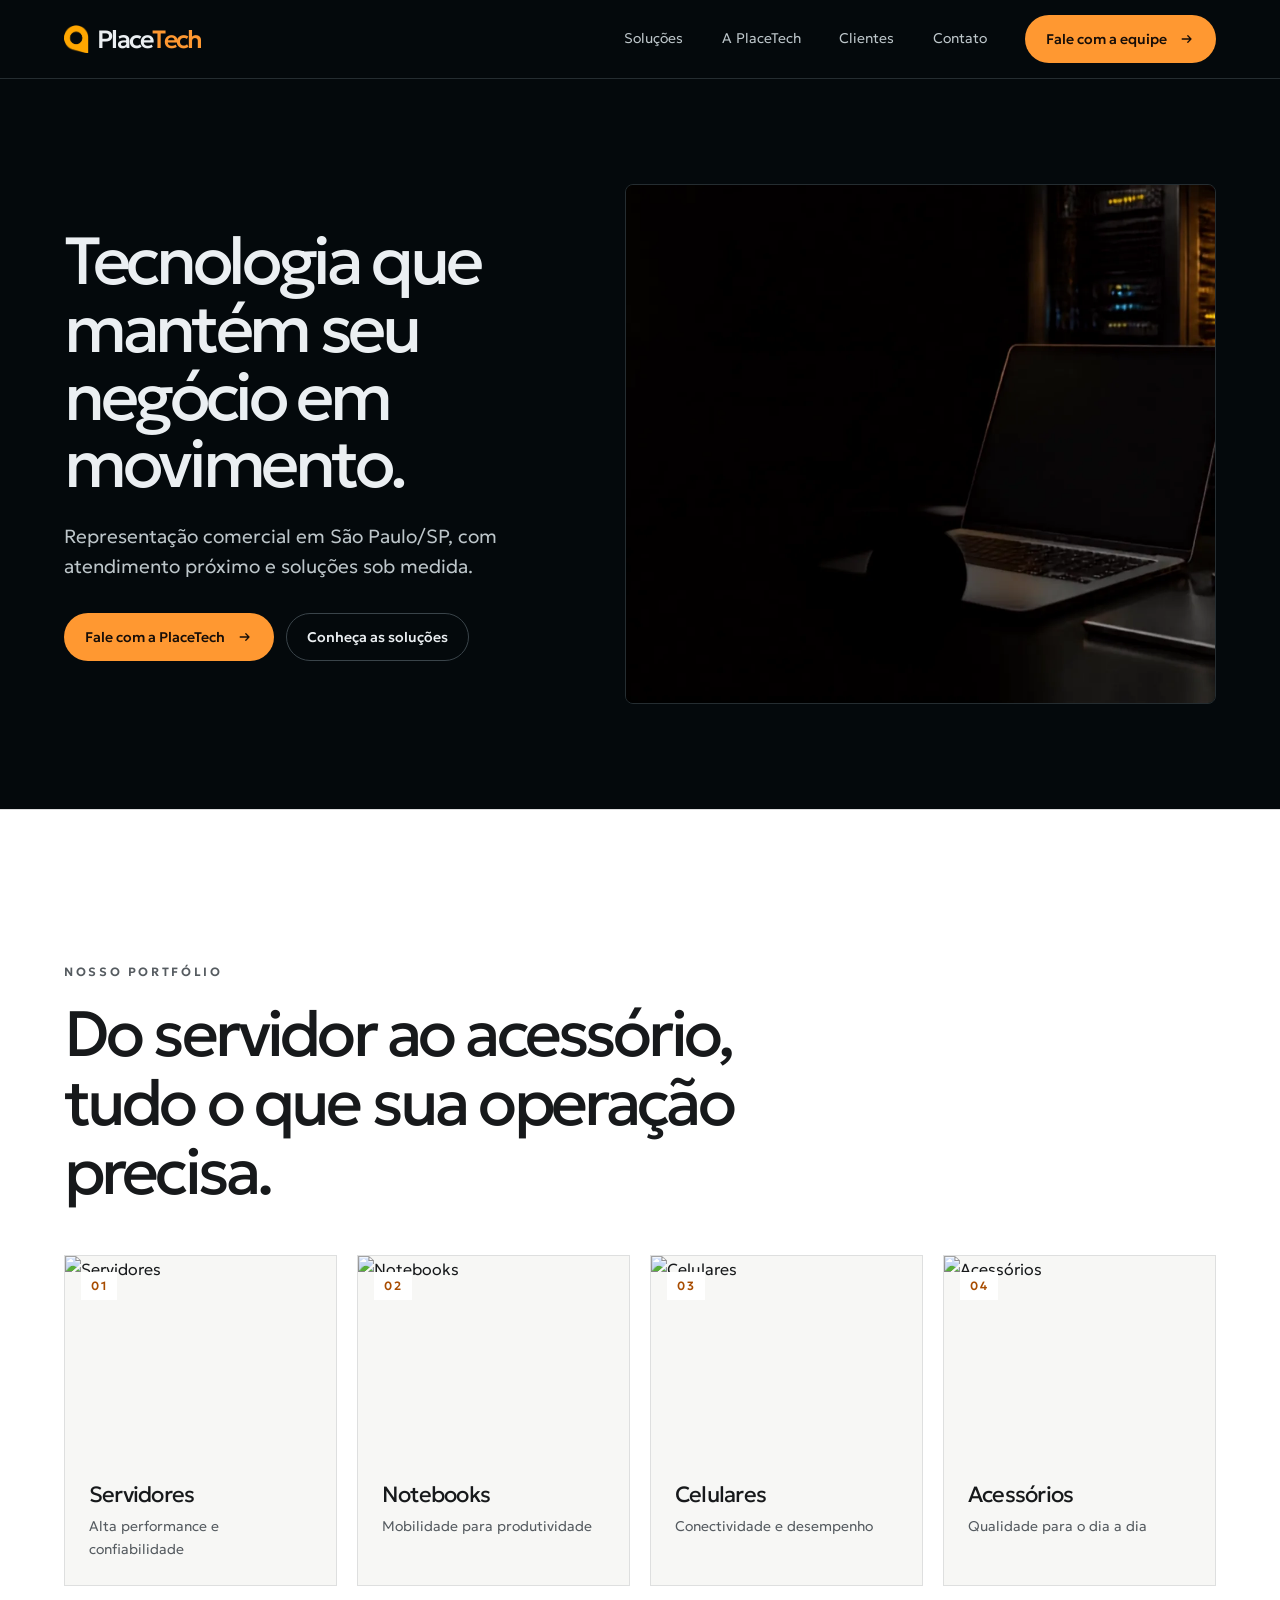
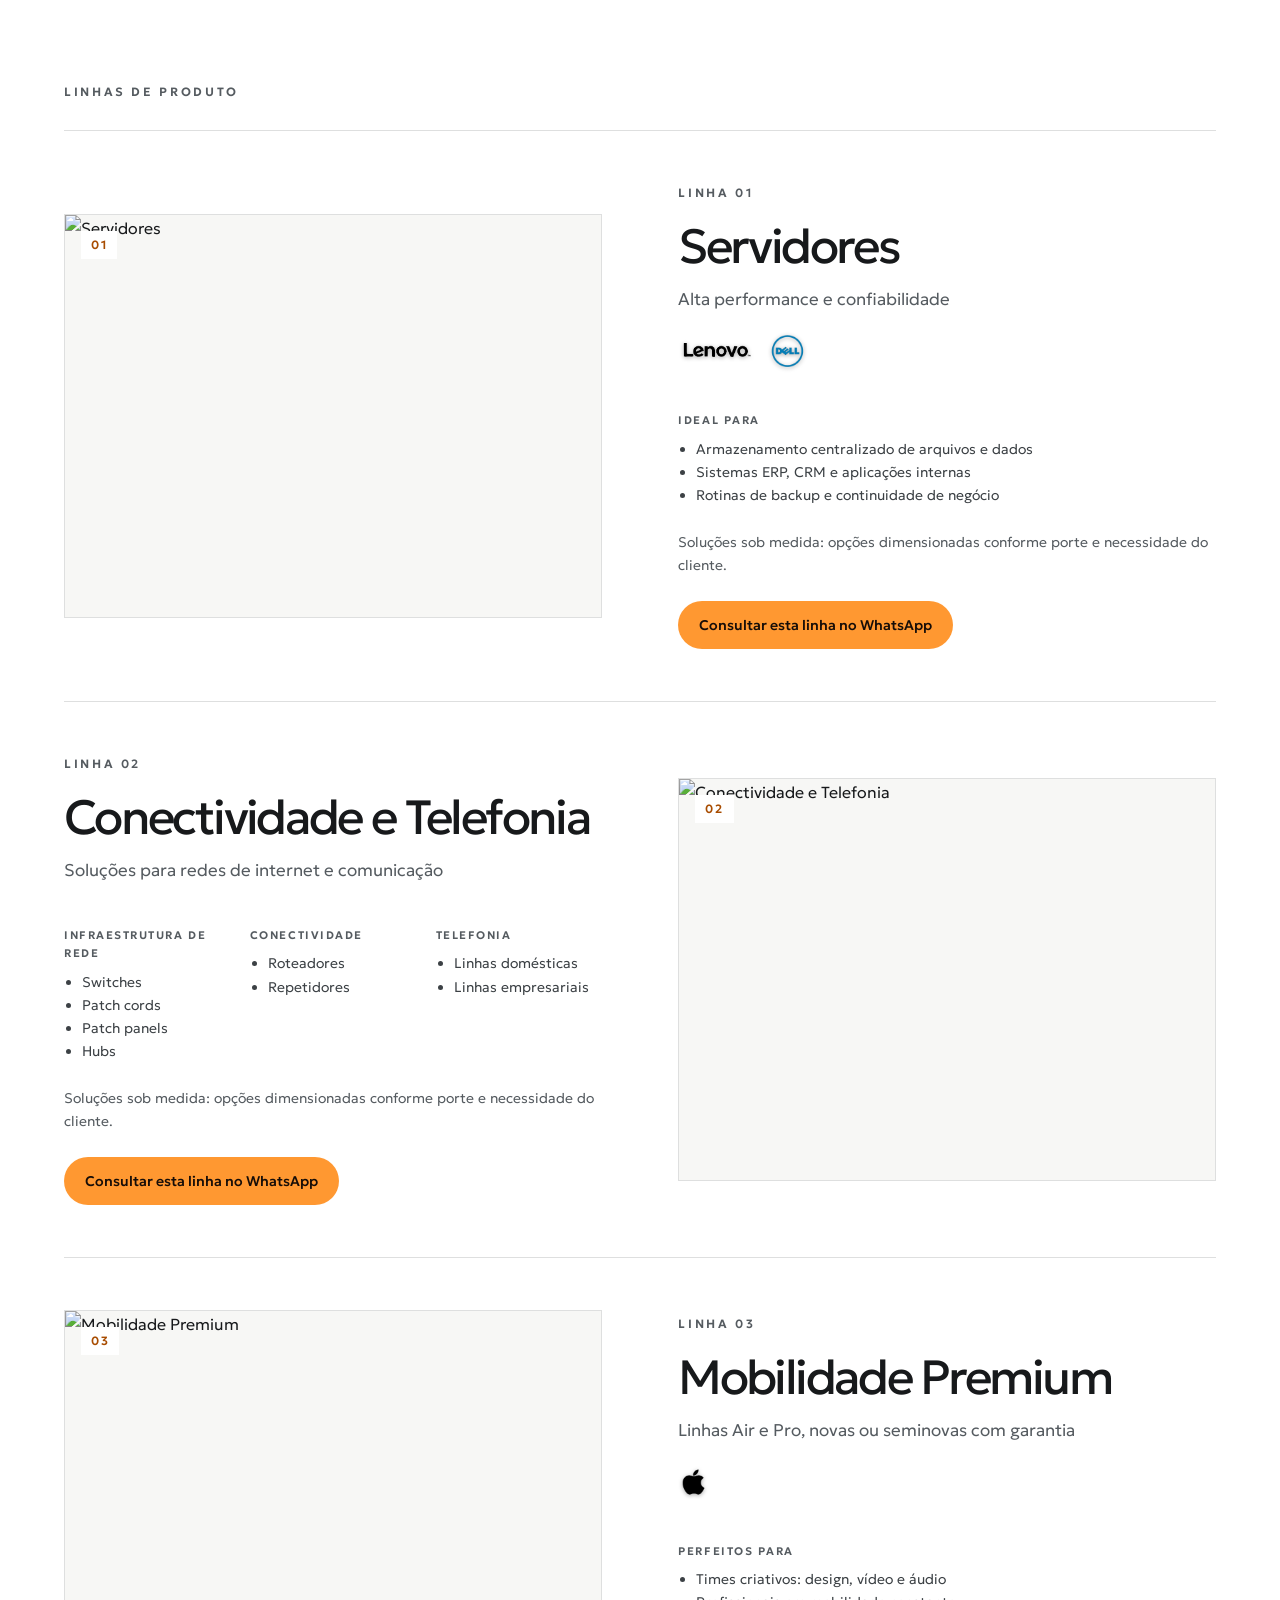
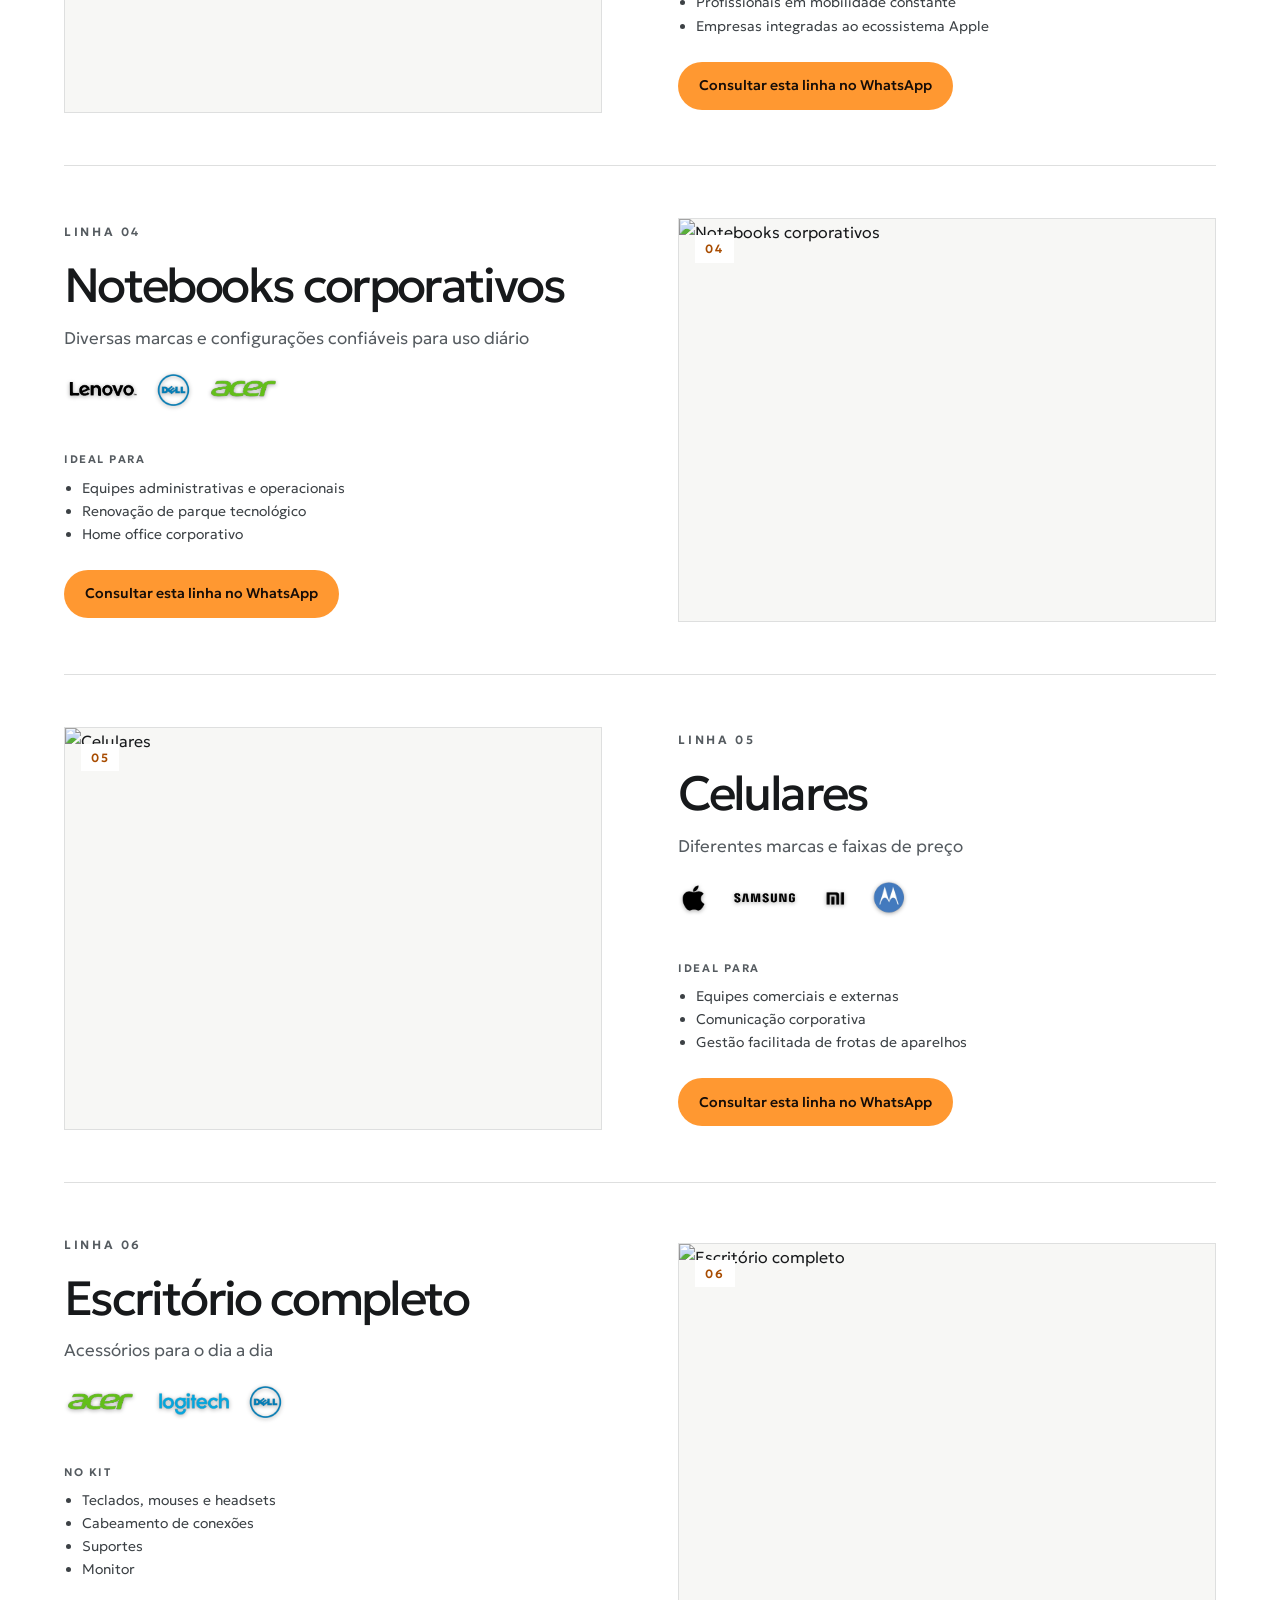
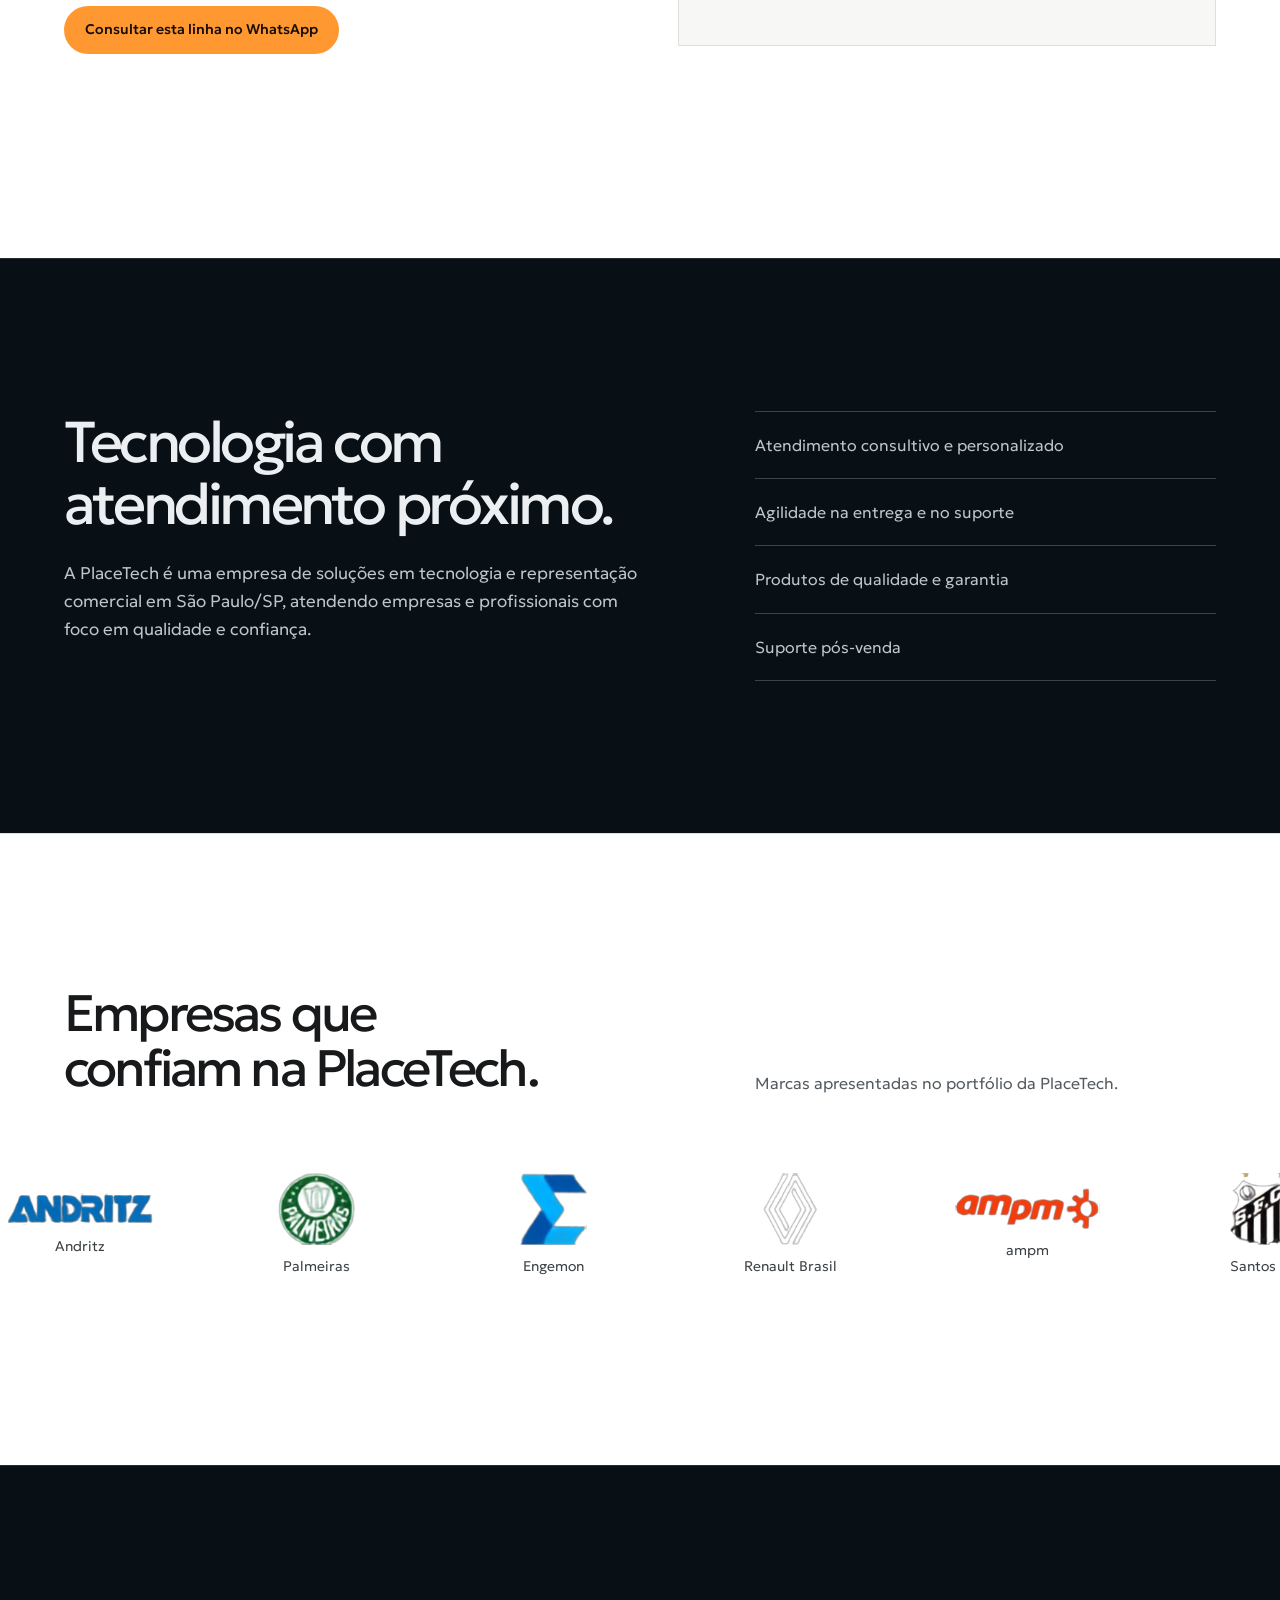
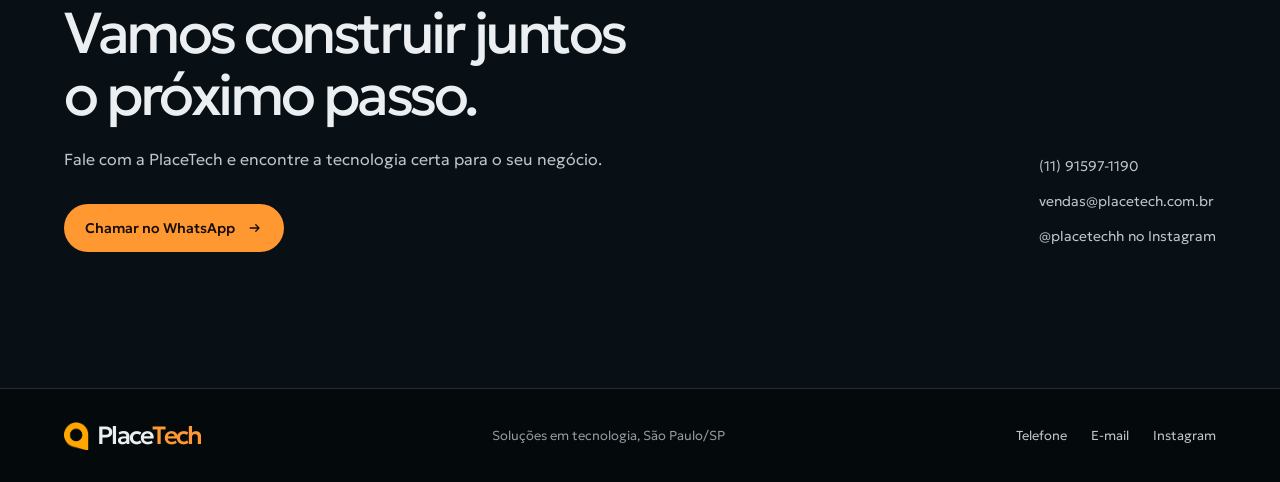
==== commit 14b5f4da: "atualizacao" ====
--- a/index.html
+++ b/index.html
@@ -1,905 +1,1722 @@
 <!doctype html>
 <html lang="pt-BR">
-<head>
-  <meta charset="utf-8">
-  <meta name="viewport" content="width=device-width, initial-scale=1">
-  <meta name="theme-color" content="#101113">
-  <meta name="description" content="Soluções em tecnologia para empresas. Conheça a PlaceTech e fale com nossa equipe em São Paulo.">
-  <title>PlaceTech | Soluções em tecnologia</title>
-  <link rel="preconnect" href="https://fonts.googleapis.com">
-  <link rel="preconnect" href="https://fonts.gstatic.com" crossorigin>
-  <link href="https://fonts.googleapis.com/css2?family=Geologica:wght@300;400;500;600&display=swap" rel="stylesheet">
-  <style>
-    /* Hallmark · shape: Marquee Hero · genre: modern-minimal · theme: Vantage (deal 2/3, seed placetech-portfolio-technology-solutions-bd23·277d792e·2026-11-11·r0) · job: hire · draw: 277d792e
+  <head>
+    <meta charset="utf-8" />
+    <meta name="viewport" content="width=device-width, initial-scale=1" />
+    <meta name="theme-color" content="#101113" />
+    <meta
+      name="description"
+      content="Soluções em tecnologia para empresas. Conheça a PlaceTech e fale com nossa equipe em São Paulo."
+    />
+    <title>PlaceTech | Soluções em tecnologia</title>
+    <link rel="preload" as="image" href="assets/client-logos/andritz.webp" />
+    <link rel="preload" as="image" href="assets/client-logos/palmeiras.webp" />
+    <link rel="preload" as="image" href="assets/client-logos/engemon.webp" />
+    <link
+      rel="preload"
+      as="image"
+      href="assets/client-logos/renault-brasil.webp"
+    />
+    <link rel="preload" as="image" href="assets/client-logos/ampm.webp" />
+    <link rel="preload" as="image" href="assets/client-logos/santos-fc.webp" />
+    <link rel="preconnect" href="https://fonts.googleapis.com" />
+    <link rel="preconnect" href="https://fonts.gstatic.com" crossorigin />
+    <link
+      href="https://fonts.googleapis.com/css2?family=Geologica:wght@300;400;500;600&display=swap"
+      rel="stylesheet"
+    />
+    <style>
+      /* Hallmark · shape: Marquee Hero · genre: modern-minimal · theme: Vantage (deal 2/3, seed placetech-portfolio-technology-solutions-bd23·277d792e·2026-11-11·r0) · job: hire · draw: 277d792e
      * hero: Corridor · nav: edge-aligned · footer: colophon block · imagery: photograph from supplied PDF · signature: PlaceTech's original technology cover image · vantage: terrain/steel; brand-orange override
      * axes: dark/grotesk-sans/chromatic-lime · posture: restrained with orange signal · contrast: pass · fold: pass · v2.0.0 */
-    /* Hallmark · pre-emit critique: P4 H5 E4 S5 R5 V4 · weakest: E, use native navigation and contact links instead of extra interaction code */
-    :root {
-      color-scheme: dark;
-      --surface: oklch(13.5% 0.012 235);
-      --surface-raised: oklch(17% 0.014 235);
-      --surface-hover: oklch(20% 0.016 235);
-      --ink: oklch(95% 0.006 230);
-      --ink-soft: oklch(82% 0.012 230);
-      --muted: oklch(68% 0.014 230);
-      --rule: oklch(29% 0.014 235);
-      --rule-strong: oklch(38% 0.016 235);
-      --orange: oklch(78% 0.17 58);
-      --orange-hover: oklch(83% 0.17 58);
-      --orange-action: oklch(78% 0.17 58);
-      --orange-action-hover: oklch(83% 0.17 58);
-      --orange-ink: oklch(17% 0.018 55);
-      --focus: oklch(82% 0.17 58);
-      --font-display: "Geologica", "Trebuchet MS", sans-serif;
-      --font-body: "Geologica", "Trebuchet MS", sans-serif;
-      --content-width: 1200px;
-      --page-gutter: clamp(20px, 5vw, 72px);
-      --radius: 8px;
-      --ease-out: cubic-bezier(0.2, 0.7, 0.2, 1);
-    }
-
-    *,
-    *::before,
-    *::after {
-      box-sizing: border-box;
-    }
-
-    html {
-      overflow-x: clip;
-      scroll-behavior: smooth;
-      scroll-padding-top: 88px;
-      background: var(--surface);
-    }
-
-    body {
-      min-width: 320px;
-      margin: 0;
-      overflow-x: clip;
-      background: var(--surface);
-      color: var(--ink);
-      font-family: var(--font-body);
-      font-size: 16px;
-      font-weight: 300;
-      line-height: 1.65;
-      -webkit-font-smoothing: antialiased;
-    }
-
-    a {
-      color: inherit;
-      text-decoration: none;
-    }
-
-    a:focus-visible,
-    summary:focus-visible,
-    button:focus-visible {
-      outline: 2px solid var(--focus);
-      outline-offset: 4px;
-      transition: none;
-    }
-
-    a:active,
-    summary:active,
-    button:active {
-      color: var(--orange);
-    }
-
-    img,
-    svg {
-      display: block;
-    }
-
-    img {
-      max-width: 100%;
-    }
-
-    h1,
-    h2,
-    h3,
-    p {
-      margin: 0;
-    }
-
-    h1,
-    h2,
-    h3 {
-      min-width: 0;
-      overflow-wrap: break-word;
-      color: var(--ink);
-      font-family: var(--font-display);
-      font-weight: 400;
-      line-height: 1.08;
-    }
-
-    .container {
-      width: min(calc(100% - var(--page-gutter) * 2), var(--content-width));
-      margin-inline: auto;
-    }
-
-    .skip-link {
-      position: absolute;
-      z-index: 20;
-      top: 12px;
-      left: 12px;
-      padding: 12px 16px;
-      transform: translateY(-160%);
-      border-radius: var(--radius);
-      background: var(--orange-action);
-      color: var(--orange-ink);
-      font-weight: 500;
-    }
-
-    .skip-link:focus {
-      transform: translateY(0);
-    }
-
-    .site-header {
-      position: sticky;
-      z-index: 10;
-      top: 0;
-      border-bottom: 1px solid var(--rule);
-      background: var(--surface);
-    }
-
-    .header-inner {
-      display: flex;
-      min-height: 78px;
-      align-items: center;
-      justify-content: space-between;
-      gap: 24px;
-    }
-
-    .wordmark {
-      display: inline-flex;
-      align-items: center;
-      flex: 0 0 auto;
-      color: var(--ink);
-      font-family: var(--font-display);
-      font-size: 25px;
-      font-weight: 500;
-      letter-spacing: -0.07em;
-      line-height: 1;
-    }
-
-    .brand-mark {
-      width: 25px;
-      height: 29px;
-      margin-right: 8px;
-      object-fit: contain;
-    }
-
-    .wordmark strong {
-      color: var(--orange);
-      font-weight: 500;
-    }
-
-    .nav-links {
-      display: flex;
-      align-items: center;
-      gap: clamp(16px, 3vw, 40px);
-      margin-left: auto;
-    }
-
-    .nav-links > a:not(.button) {
-      color: var(--ink-soft);
-      font-size: 14px;
-      transition: color 160ms var(--ease-out);
-    }
-
-    .nav-links > a:not(.button):hover {
-      color: var(--orange);
-    }
-
-    .button {
-      display: inline-flex;
-      min-height: 48px;
-      align-items: center;
-      justify-content: center;
-      gap: 12px;
-      padding: 0 20px;
-      border: 1px solid transparent;
-      border-radius: 999px;
-      background: var(--orange);
-      color: var(--orange-ink);
-      font-family: var(--font-body);
-      font-size: 14px;
-      font-weight: 500;
-      line-height: 1.2;
-      transition: background-color 160ms var(--ease-out), transform 180ms var(--ease-out);
-    }
-
-    .button:hover {
-      transform: translateY(-2px);
-      background: var(--orange-action-hover);
-    }
-
-    .button svg {
-      width: 16px;
-      height: 16px;
-      flex: 0 0 auto;
-    }
-
-    .button-secondary {
-      border-color: var(--rule-strong);
-      background: transparent;
-      color: var(--ink);
-    }
-
-    .button-secondary:hover {
-      border-color: var(--ink-soft);
-      background: var(--surface-hover);
-    }
-
-    .hero {
-      display: grid;
-      min-height: min(730px, calc(100svh - 79px));
-      grid-template-columns: minmax(0, 0.9fr) minmax(0, 1.1fr);
-      align-items: center;
-      gap: clamp(36px, 6vw, 88px);
-      padding-block: clamp(64px, 10vh, 120px);
-    }
-
-    .hero-copy {
-      position: relative;
-      z-index: 1;
-      animation: arrive 650ms var(--ease-out) both;
-    }
-
-    .hero h1 {
-      max-width: 660px;
-      font-size: clamp(42px, 5.2vw, 70px);
-      letter-spacing: -0.065em;
-      line-height: 1.02;
-    }
-
-    .hero-copy > p {
-      max-width: 46ch;
-      margin-top: 24px;
-      color: var(--ink-soft);
-      font-size: clamp(16px, 1.5vw, 19px);
-      line-height: 1.55;
-    }
-
-    .hero-actions {
-      display: flex;
-      flex-wrap: wrap;
-      gap: 12px;
-      margin-top: 32px;
-    }
-
-    .hero-visual {
-      position: relative;
-      min-width: 0;
-      color: var(--ink);
-      animation: arrive 800ms 90ms var(--ease-out) both;
-    }
-
-    .hero-visual img {
-      width: 100%;
-      min-height: 350px;
-      max-height: 520px;
-      aspect-ratio: 1.15;
-      border: 1px solid var(--rule);
-      border-radius: var(--radius);
-      background: var(--surface-raised);
-      color: var(--ink);
-      object-fit: cover;
-      object-position: 65% center;
-    }
-
-    .section {
-      padding-block: clamp(88px, 12vw, 152px);
-      border-top: 1px solid var(--rule);
-    }
-
-    .section.light-section {
-      --surface: #fff;
-      --surface-raised: #f7f7f5;
-      --surface-hover: #eeeeec;
-      --ink: #17191b;
-      --ink-soft: #3c4145;
-      --muted: #555b60;
-      --rule: #dedfdf;
-      --rule-strong: #b7bbbd;
-      --orange: #a84c00;
-      --orange-hover: #873e00;
-      --focus: #873e00;
-      background: var(--surface);
-      color: var(--ink);
-    }
-
-    .section-heading {
-      display: grid;
-      grid-template-columns: minmax(0, 1fr) minmax(0, 0.7fr);
-      align-items: end;
-      gap: 32px;
-      margin-bottom: 48px;
-    }
-
-    .section-heading h2 {
-      max-width: 680px;
-      font-size: clamp(34px, 4vw, 52px);
-      letter-spacing: -0.055em;
-      text-wrap: balance;
-    }
-
-    .section-heading p {
-      max-width: 54ch;
-      color: var(--muted);
-      font-size: 16px;
-    }
-
-    .solution-grid {
-      display: grid;
-      grid-template-columns: repeat(3, minmax(0, 1fr));
-      gap: 12px;
-    }
-
-    .solution {
-      display: flex;
-      min-height: 250px;
-      flex-direction: column;
-      justify-content: center;
-      align-items: center;
-      gap: 24px;
-      padding: clamp(24px, 2.5vw, 32px);
-      border: 1px solid var(--rule);
-      border-radius: var(--radius);
-      background: var(--surface-raised);
-      text-align: center;
-      transition: border-color 180ms var(--ease-out), background-color 180ms var(--ease-out), transform 180ms var(--ease-out);
-    }
-
-    .solution:hover {
-      transform: translateY(-3px);
-      border-color: var(--rule-strong);
-      background: var(--surface-hover);
-    }
-
-    .solution h3 {
-      font-size: 21px;
-      letter-spacing: -0.035em;
-    }
-
-    .solution p {
-      max-width: 50ch;
-      color: var(--muted);
-      font-size: 14px;
-      line-height: 1.65;
-    }
-
-    .about-section {
-      background: var(--surface-raised);
-      color: var(--ink);
-    }
-
-    .about-layout {
-      display: grid;
-      grid-template-columns: minmax(0, 1fr) minmax(0, 0.8fr);
-      gap: clamp(48px, 9vw, 128px);
-      align-items: start;
-    }
-
-    .about-copy h2,
-    .contact-copy h2 {
-      font-size: clamp(36px, 4.5vw, 58px);
-      letter-spacing: -0.06em;
-      text-wrap: balance;
-    }
-
-    .about-copy > p {
-      max-width: 54ch;
-      margin-top: 24px;
-      color: var(--ink-soft);
-      font-size: 17px;
-    }
-
-    .about-list {
-      margin: 0;
-      padding: 0;
-      list-style: none;
-    }
-
-    .about-list li {
-      padding: 20px 0;
-      border-top: 1px solid var(--rule-strong);
-      color: var(--ink-soft);
-      font-size: 16px;
-    }
-
-    .about-list li:last-child {
-      border-bottom: 1px solid var(--rule-strong);
-    }
-
-    .client-carousel {
-      width: 100%;
-      overflow-x: clip;
-    }
-
-    .client-track {
-      display: flex;
-      width: 100%;
-      flex-direction: column;
-      gap: 0;
-    }
-
-    .client-list {
-      display: flex;
-      flex: 0 0 auto;
-      align-items: center;
-      flex-wrap: wrap;
-      justify-content: center;
-      gap: clamp(32px, 6vw, 80px);
-      margin: 0;
-      padding: 16px 0 24px;
-      list-style: none;
-    }
-
-    .client-list[aria-hidden="true"] {
-      display: none;
-    }
-
-    .client-logo {
-      display: grid;
-      width: 160px;
-      min-height: 128px;
-      align-content: center;
-      justify-items: center;
-      gap: 12px;
-      color: var(--ink-soft);
-      text-align: center;
-    }
-
-    .client-logo img {
-      width: auto;
-      max-width: 145px;
-      height: auto;
-      max-height: 72px;
-      object-fit: contain;
-    }
-
-    .client-name {
-      font-size: 14px;
-      line-height: 1.4;
-    }
-
-    .client-carousel.is-running .client-track {
-      width: max-content;
-      flex-direction: row;
-      animation: client-loop 36s linear infinite;
-    }
-
-    .client-carousel.is-running .client-list {
-      flex-wrap: nowrap;
-      padding: 16px clamp(32px, 6vw, 80px) 24px 0;
-    }
-
-    .client-carousel.is-running .client-list[aria-hidden="true"] {
-      display: flex;
-    }
-
-    @keyframes client-loop {
-      to {
-        transform: translateX(-50%);
-      }
-    }
-
-    .contact-section {
-      padding-block: clamp(88px, 11vw, 136px);
-      border-top: 1px solid var(--rule);
-      background: var(--surface-raised);
-      color: var(--ink);
-    }
-
-    .contact-layout {
-      display: grid;
-      grid-template-columns: minmax(0, 1fr) auto;
-      align-items: end;
-      gap: 36px;
-    }
-
-    .contact-copy h2 {
-      max-width: 700px;
-    }
-
-    .contact-copy p {
-      margin-top: 20px;
-      color: var(--ink-soft);
-    }
-
-    .contact-details {
-      display: grid;
-      gap: 12px;
-      justify-items: start;
-      padding-bottom: 4px;
-    }
-
-    .contact-details a,
-    .footer-links a {
-      color: var(--ink-soft);
-      font-size: 14px;
-      text-decoration-thickness: 1px;
-      text-underline-offset: 4px;
-      transition: color 160ms var(--ease-out);
-    }
-
-    .contact-details a:hover,
-    .footer-links a:hover {
-      color: var(--orange);
-      text-decoration-line: underline;
-    }
-
-    .site-footer {
-      padding-block: 32px;
-      border-top: 1px solid var(--rule);
-    }
-
-    .footer-inner {
-      display: flex;
-      align-items: center;
-      justify-content: space-between;
-      gap: 24px;
-    }
-
-    .footer-note {
-      color: var(--muted);
-      font-size: 13px;
-    }
-
-    .footer-links {
-      display: flex;
-      flex-wrap: wrap;
-      gap: 24px;
-    }
-
-    .footer-links a {
-      font-size: 13px;
-    }
-
-    @keyframes arrive {
-      from {
-        opacity: 0;
-        transform: translateY(12px);
-      }
-
-      to {
-        opacity: 1;
-        transform: translateY(0);
-      }
-    }
-
-    @media (max-width: 860px) {
-      .hero {
-        min-height: auto;
-        grid-template-columns: minmax(0, 1fr) minmax(0, 0.9fr);
-        gap: 32px;
-      }
-
-      .hero h1 {
-        font-size: clamp(40px, 6vw, 58px);
-      }
-
-      .solution-grid {
-        grid-template-columns: repeat(2, minmax(0, 1fr));
-      }
-
-      .about-layout {
-        gap: 48px;
-      }
-
-      .contact-layout {
-        grid-template-columns: minmax(0, 1fr);
-        align-items: start;
-      }
-    }
-
-    @media (max-width: 680px) {
+      /* Hallmark · pre-emit critique: P4 H5 E4 S5 R5 V4 · weakest: E, use native navigation and contact links instead of extra interaction code */
       :root {
-        --page-gutter: 22px;
-      }
-
-      .header-inner {
-        min-height: 70px;
-        flex-wrap: wrap;
-        gap: 0 16px;
-        padding-block: 16px;
-      }
-
-      .wordmark {
-        font-size: 23px;
-      }
-
-      .nav-links {
-        width: 100%;
-        flex: 1 1 100%;
-        flex-wrap: wrap;
-        justify-content: space-between;
-        gap: 8px 12px;
-        margin-left: 0;
-        padding-top: 12px;
-      }
-
-      .nav-links > a:not(.button) {
-        padding-block: 4px;
-      }
-
-      .nav-links .button {
-        min-height: 40px;
-        margin-left: auto;
-      }
-
-      .hero {
-        grid-template-columns: minmax(0, 1fr);
-        gap: 32px;
-        padding-block: 64px 80px;
-      }
-
-      .hero h1 {
-        max-width: 560px;
-        font-size: clamp(42px, 11vw, 60px);
-      }
-
-      .hero-copy > p {
-        margin-top: 20px;
-      }
-
-      .hero-actions {
-        gap: 12px;
-        margin-top: 24px;
-      }
-
-      .button {
-        min-height: 46px;
-        padding-inline: 16px;
-        font-size: 13px;
-      }
-
-      .hero-visual img {
-        min-height: 260px;
-        max-height: 400px;
-        aspect-ratio: 1.25;
-      }
-
-      .section {
-        padding-block: 84px;
-      }
-
-      .section-heading,
-      .about-layout {
-        grid-template-columns: minmax(0, 1fr);
-        gap: 20px;
-        margin-bottom: 32px;
-      }
-
-      .about-layout {
-        gap: 40px;
-      }
-
-      .section-heading h2 {
-        font-size: clamp(36px, 9vw, 48px);
-      }
-
-      .solution-grid {
-        grid-template-columns: minmax(0, 1fr);
-        gap: 12px;
-      }
-
-      .solution {
-        min-height: auto;
-        padding: 24px;
-      }
-
-      .client-list {
-        gap: 24px;
-        padding-right: 24px;
-      }
-
-      .client-logo {
-        width: 136px;
-      }
-
-      .contact-section {
-        padding-block: 84px;
-      }
-
-      .footer-inner {
-        align-items: flex-start;
-        flex-direction: column;
-        gap: 16px;
-      }
-    }
-
-    @media (prefers-reduced-motion: reduce) {
-      html {
-        scroll-behavior: auto;
+        color-scheme: dark;
+        --surface: oklch(13.5% 0.012 235);
+        --surface-raised: oklch(17% 0.014 235);
+        --surface-hover: oklch(20% 0.016 235);
+        --ink: oklch(95% 0.006 230);
+        --ink-soft: oklch(82% 0.012 230);
+        --muted: oklch(68% 0.014 230);
+        --rule: oklch(29% 0.014 235);
+        --rule-strong: oklch(38% 0.016 235);
+        --orange: oklch(78% 0.17 58);
+        --orange-hover: oklch(83% 0.17 58);
+        --orange-action: oklch(78% 0.17 58);
+        --orange-action-hover: oklch(83% 0.17 58);
+        --orange-ink: oklch(17% 0.018 55);
+        --focus: oklch(82% 0.17 58);
+        --font-display: 'Geologica', 'Trebuchet MS', sans-serif;
+        --font-body: 'Geologica', 'Trebuchet MS', sans-serif;
+        --content-width: 1200px;
+        --page-gutter: clamp(20px, 5vw, 72px);
+        --radius: 8px;
+        --ease-out: cubic-bezier(0.22, 1, 0.36, 1);
       }
 
       *,
       *::before,
       *::after {
-        animation-duration: 0.01ms !important;
-        animation-iteration-count: 1 !important;
-        scroll-behavior: auto !important;
-        transition-duration: 0.01ms !important;
+        box-sizing: border-box;
+      }
+
+      html {
+        overflow-x: clip;
+        scroll-behavior: smooth;
+        scroll-padding-top: 88px;
+        background: var(--surface);
+      }
+
+      body {
+        min-width: 320px;
+        margin: 0;
+        overflow-x: clip;
+        background: var(--surface);
+        color: var(--ink);
+        font-family: var(--font-body);
+        font-size: 16px;
+        font-weight: 300;
+        line-height: 1.65;
+        -webkit-font-smoothing: antialiased;
+      }
+
+      a {
+        color: inherit;
+        text-decoration: none;
+      }
+
+      a:focus-visible,
+      summary:focus-visible,
+      button:focus-visible {
+        outline: 2px solid var(--focus);
+        outline-offset: 4px;
+        transition: none;
+      }
+
+      a:not(.button):active,
+      summary:active,
+      button:active {
+        color: var(--orange);
+      }
+
+      img,
+      svg {
+        display: block;
+      }
+
+      img {
+        max-width: 100%;
+      }
+
+      h1,
+      h2,
+      h3,
+      p {
+        margin: 0;
+      }
+
+      h1,
+      h2,
+      h3 {
+        min-width: 0;
+        overflow-wrap: break-word;
+        color: var(--ink);
+        font-family: var(--font-display);
+        font-weight: 400;
+        line-height: 1.08;
+      }
+
+      .container {
+        width: min(calc(100% - var(--page-gutter) * 2), var(--content-width));
+        margin-inline: auto;
+      }
+
+      .skip-link {
+        position: absolute;
+        z-index: 20;
+        top: 12px;
+        left: 12px;
+        padding: 12px 16px;
+        transform: translateY(-160%);
+        border-radius: var(--radius);
+        background: var(--orange-action);
+        color: var(--orange-ink);
+        font-weight: 500;
+      }
+
+      .skip-link:focus {
+        transform: translateY(0);
+      }
+
+      .site-header {
+        position: sticky;
+        z-index: 10;
+        top: 0;
+        border-bottom: 1px solid var(--rule);
+        background: var(--surface);
+      }
+
+      .header-inner {
+        display: flex;
+        min-height: 78px;
+        align-items: center;
+        justify-content: space-between;
+        gap: 24px;
+      }
+
+      .wordmark {
+        display: inline-flex;
+        align-items: center;
+        flex: 0 0 auto;
+        color: var(--ink);
+        font-family: var(--font-display);
+        font-size: 25px;
+        font-weight: 500;
+        letter-spacing: -0.07em;
+        line-height: 1;
+      }
+
+      .brand-mark {
+        width: 25px;
+        height: 29px;
+        margin-right: 8px;
+        object-fit: contain;
+      }
+
+      .wordmark strong {
+        color: var(--orange);
+        font-weight: 500;
+      }
+
+      .nav-links {
+        display: flex;
+        align-items: center;
+        gap: clamp(16px, 3vw, 40px);
+        margin-left: auto;
+      }
+
+      .nav-links > a:not(.button) {
+        color: var(--ink-soft);
+        font-size: 14px;
+        transition: color 260ms var(--ease-out);
+      }
+
+      .nav-links > a:not(.button):hover {
+        color: var(--orange);
+      }
+
+      .button {
+        display: inline-flex;
+        min-height: 48px;
+        align-items: center;
+        justify-content: center;
+        gap: 12px;
+        padding: 0 20px;
+        border: 1px solid transparent;
+        border-radius: 999px;
+        background: var(--orange-action);
+        color: var(--orange-ink);
+        font-family: var(--font-body);
+        font-size: 14px;
+        font-weight: 500;
+        line-height: 1.2;
+        transition:
+          background-color 250ms var(--ease-out),
+          transform 300ms var(--ease-out);
+      }
+
+      .button:hover {
+        transform: translateY(-2px);
+        background: var(--orange-action);
+      }
+
+      .button:active {
+        color: inherit;
+      }
+
+      .button svg {
+        width: 16px;
+        height: 16px;
+        flex: 0 0 auto;
+      }
+
+      .button-secondary {
+        border-color: var(--rule-strong);
+        background: transparent;
+        color: var(--ink);
+      }
+
+      .button-secondary:hover {
+        border-color: var(--orange);
+        background: transparent;
+        color: var(--orange);
+      }
+
+      .hero {
+        display: grid;
+        min-height: min(730px, calc(100svh - 79px));
+        grid-template-columns: minmax(0, 0.9fr) minmax(0, 1.1fr);
+        align-items: center;
+        gap: clamp(36px, 6vw, 88px);
+        padding-block: clamp(64px, 10vh, 120px);
+      }
+
+      .hero-copy {
+        position: relative;
+        z-index: 1;
+        animation: arrive 650ms var(--ease-out) both;
+      }
+
+      .hero h1 {
+        max-width: 660px;
+        font-size: clamp(42px, 5.2vw, 70px);
+        letter-spacing: -0.065em;
+        line-height: 1.02;
+      }
+
+      .hero-copy > p {
+        max-width: 46ch;
+        margin-top: 24px;
+        color: var(--ink-soft);
+        font-size: clamp(16px, 1.5vw, 19px);
+        line-height: 1.55;
+      }
+
+      .hero-actions {
+        display: flex;
+        flex-wrap: wrap;
+        gap: 12px;
+        margin-top: 32px;
+      }
+
+      .hero-visual {
+        position: relative;
+        min-width: 0;
+        color: var(--ink);
+        animation: arrive 800ms 90ms var(--ease-out) both;
+      }
+
+      .hero-visual img {
+        width: 100%;
+        min-height: 350px;
+        max-height: 520px;
+        aspect-ratio: 1.15;
+        border: 1px solid var(--rule);
+        border-radius: var(--radius);
+        background: var(--surface-raised);
+        color: var(--ink);
+        object-fit: cover;
+        object-position: 65% center;
+      }
+
+      .section {
+        padding-block: clamp(88px, 12vw, 152px);
+        border-top: 1px solid var(--rule);
+      }
+
+      .section.light-section {
+        --surface: #fff;
+        --surface-raised: #f7f7f5;
+        --surface-hover: #eeeeec;
+        --ink: #17191b;
+        --ink-soft: #3c4145;
+        --muted: #555b60;
+        --rule: #dedfdf;
+        --rule-strong: #b7bbbd;
+        --orange: #a84c00;
+        --orange-hover: #873e00;
+        --focus: #873e00;
+        background: var(--surface);
+        color: var(--ink);
+      }
+
+      .section-heading {
+        display: grid;
+        grid-template-columns: minmax(0, 1fr) minmax(0, 0.7fr);
+        align-items: end;
+        gap: 32px;
+        margin-bottom: 48px;
+      }
+
+      .section-heading h2 {
+        max-width: 680px;
+        font-size: clamp(34px, 4vw, 52px);
+        letter-spacing: -0.055em;
+        text-wrap: balance;
+      }
+
+      .section-heading p {
+        max-width: 54ch;
+        color: var(--muted);
+        font-size: 16px;
+      }
+
+      .portfolio-heading {
+        max-width: 720px;
+        margin-bottom: 48px;
+      }
+
+      .portfolio-eyebrow,
+      .product-lines-eyebrow {
+        margin-bottom: 18px;
+        color: var(--muted);
+        font-size: 12px;
+        font-weight: 600;
+        letter-spacing: 0.22em;
+        text-transform: uppercase;
+      }
+
+      .portfolio-heading h2 {
+        font-size: clamp(36px, 5vw, 64px);
+        letter-spacing: -0.06em;
+        text-wrap: balance;
+      }
+
+      .portfolio-grid {
+        display: grid;
+        grid-template-columns: repeat(4, minmax(0, 1fr));
+        gap: 20px;
+      }
+
+      .portfolio-card {
+        min-width: 0;
+        border: 1px solid var(--rule);
+        background: var(--surface-raised);
+      }
+
+      .portfolio-media,
+      .product-line-media {
+        position: relative;
+        overflow: hidden;
+        background: #f7f7f5;
+      }
+
+      .portfolio-media {
+        aspect-ratio: 4 / 3;
+      }
+
+      .portfolio-image,
+      .product-line-image {
+        width: 100%;
+        height: 100%;
+        object-fit: cover;
+        mix-blend-mode: normal;
+        filter: none;
+        transition: transform 1100ms var(--ease-out);
+      }
+
+      .portfolio-card:hover .portfolio-image,
+      .product-line-media:hover .product-line-image {
+        transform: scale(1.03);
+      }
+
+      .portfolio-number,
+      .product-line-number {
+        position: absolute;
+        z-index: 1;
+        top: 16px;
+        left: 16px;
+        padding: 4px 10px;
+        background: var(--surface);
+        color: var(--orange);
+        font-size: 12px;
+        font-weight: 600;
+        letter-spacing: 0.14em;
+      }
+
+      .portfolio-card-copy {
+        padding: 24px;
+      }
+
+      .portfolio-card h3 {
+        font-size: 22px;
+        letter-spacing: -0.035em;
+      }
+
+      .portfolio-card p {
+        margin-top: 8px;
+        color: var(--muted);
+        font-size: 14px;
+      }
+
+      .product-lines-section {
+        padding-top: clamp(56px, 8vw, 96px);
+      }
+
+      .product-lines-eyebrow {
+        margin-bottom: 28px;
+      }
+
+      .product-line {
+        display: grid;
+        grid-template-columns: repeat(2, minmax(0, 1fr));
+        align-items: center;
+        gap: clamp(32px, 6vw, 80px);
+        padding-block: 52px;
+        border-top: 1px solid var(--rule);
+      }
+
+      .product-line-media {
+        aspect-ratio: 4 / 3;
+        border: 1px solid var(--rule);
+      }
+
+      .product-line:nth-child(even) .product-line-media {
+        grid-column: 2;
+        grid-row: 1;
+      }
+
+      .product-line:nth-child(even) .product-line-copy {
+        grid-column: 1;
+        grid-row: 1;
+      }
+
+      .product-line-copy h3 {
+        margin-top: 12px;
+        font-size: clamp(30px, 4vw, 48px);
+        letter-spacing: -0.055em;
+      }
+
+      .product-line-kicker {
+        margin-top: 12px;
+        color: var(--muted);
+        font-size: 17px;
+      }
+
+      .product-line-brands {
+        display: flex;
+        min-height: 36px;
+        align-items: center;
+        gap: 16px;
+        margin-top: 20px;
+      }
+
+      .product-brand-logo {
+        max-width: 76px;
+        max-height: 32px;
+        object-fit: contain;
+        filter: drop-shadow(0 1px 2px rgba(0, 0, 0, 0.35));
+      }
+
+      .product-brand-logo[src$='/lenovo.webp'],
+      .product-brand-logo[src$='/apple.webp'],
+      .product-brand-logo[src$='/samsung.webp'],
+      .product-brand-logo[src$='/xiaomi-mi.webp'] {
+        filter: brightness(0) drop-shadow(0 1px 2px rgba(0, 0, 0, 0.35));
+      }
+
+      .line-detail-grid {
+        display: grid;
+        grid-template-columns: repeat(auto-fit, minmax(150px, 1fr));
+        gap: 20px;
+        margin-top: 28px;
+      }
+
+      .line-detail-grid h4 {
+        margin-bottom: 8px;
+        color: var(--muted);
+        font-size: 11px;
+        font-weight: 600;
+        letter-spacing: 0.14em;
+        text-transform: uppercase;
+      }
+
+      .line-detail-grid ul {
+        margin: 0;
+        padding-left: 18px;
+        color: var(--ink-soft);
+        font-size: 14px;
+      }
+
+      .product-line-note {
+        margin-top: 24px;
+        color: var(--muted);
+        font-size: 14px;
+      }
+
+      .product-line-cta {
+        width: fit-content;
+        margin-top: 24px;
+      }
+
+      .about-section {
+        background: var(--surface-raised);
+        color: var(--ink);
+      }
+
+      .about-layout {
+        display: grid;
+        grid-template-columns: minmax(0, 1fr) minmax(0, 0.8fr);
+        gap: clamp(48px, 9vw, 128px);
+        align-items: start;
+      }
+
+      .about-copy h2,
+      .contact-copy h2 {
+        font-size: clamp(36px, 4.5vw, 58px);
+        letter-spacing: -0.06em;
+        text-wrap: balance;
+      }
+
+      .about-copy > p {
+        max-width: 54ch;
+        margin-top: 24px;
+        color: var(--ink-soft);
+        font-size: 17px;
+      }
+
+      .about-list {
+        margin: 0;
+        padding: 0;
+        list-style: none;
+      }
+
+      .about-list li {
+        padding: 20px 0;
+        border-top: 1px solid var(--rule-strong);
+        color: var(--ink-soft);
+        font-size: 16px;
+      }
+
+      .about-list li:last-child {
+        border-bottom: 1px solid var(--rule-strong);
       }
 
       .client-carousel {
-        overflow: visible;
+        width: 100%;
+        overflow-x: hidden;
+        overflow-x: clip;
       }
 
       .client-track {
+        display: flex;
         width: 100%;
         flex-direction: column;
-        gap: 12px;
-        animation: none;
+        gap: 0;
       }
 
       .client-list {
-        width: 100%;
+        display: flex;
+        flex: 0 0 auto;
+        align-items: center;
         flex-wrap: wrap;
         justify-content: center;
-        gap: 20px;
-        padding: 0;
-      }
-
-      .client-list[aria-hidden="true"] {
+        gap: clamp(32px, 6vw, 80px);
+        margin: 0;
+        padding: 16px 0 24px;
+        list-style: none;
+      }
+
+      .client-list[aria-hidden='true'] {
         display: none;
       }
-    }
-  </style>
-</head>
-<body>
-  <a class="skip-link" href="#conteudo">Pular para o conteúdo</a>
-  <header class="site-header">
-    <div class="container header-inner">
-      <a class="wordmark" href="#inicio" aria-label="PlaceTech, início"><img class="brand-mark" src="assets/placetech-mark.webp" alt="" width="435" height="495"><span>Place</span><strong>Tech</strong></a>
-      <nav class="nav-links" aria-label="Navegação principal">
-        <a href="#solucoes">Soluções</a>
-        <a href="#empresa">A PlaceTech</a>
-        <a href="#clientes">Clientes</a>
-        <a href="#contato">Contato</a>
-        <a class="button" href="https://wa.me/5511915971190?text=Ol%C3%A1%2C%20PlaceTech!" target="_blank" rel="noopener noreferrer">
-          Fale com a equipe
-          <svg viewBox="0 0 20 20" fill="none" aria-hidden="true"><path d="M4 10h11m-4-4 4 4-4 4" stroke="currentColor" stroke-width="1.6" stroke-linecap="round" stroke-linejoin="round"/></svg>
-        </a>
-      </nav>
-    </div>
-  </header>
-
-  <main id="conteudo">
-    <section class="container hero" id="inicio" aria-labelledby="hero-title">
-      <div class="hero-copy">
-        <h1 id="hero-title">Tecnologia que mantém seu negócio em movimento.</h1>
-        <p>Representação comercial em São Paulo/SP, com atendimento próximo e soluções sob medida.</p>
-        <div class="hero-actions">
-          <a class="button" href="https://wa.me/5511915971190?text=Ol%C3%A1%2C%20PlaceTech!" target="_blank" rel="noopener noreferrer">
-            Fale com a PlaceTech
-            <svg viewBox="0 0 20 20" fill="none" aria-hidden="true"><path d="M4 10h11m-4-4 4 4-4 4" stroke="currentColor" stroke-width="1.6" stroke-linecap="round" stroke-linejoin="round"/></svg>
+
+      .client-logo {
+        display: grid;
+        width: 160px;
+        min-height: 128px;
+        align-content: center;
+        justify-items: center;
+        gap: 12px;
+        color: var(--ink-soft);
+        text-align: center;
+      }
+
+      .client-logo img {
+        width: auto;
+        max-width: 145px;
+        height: auto;
+        max-height: 72px;
+        object-fit: contain;
+      }
+
+      .client-name {
+        font-size: 14px;
+        line-height: 1.4;
+      }
+
+      .client-carousel.is-running .client-track {
+        width: max-content;
+        flex-direction: row;
+        animation: client-loop 36s linear infinite;
+      }
+
+      .client-carousel.is-running .client-list {
+        flex-wrap: nowrap;
+        min-width: 100vw;
+        justify-content: space-around;
+        padding: 16px clamp(32px, 6vw, 80px) 24px 0;
+      }
+
+      .client-carousel.is-running .client-list[aria-hidden='true'] {
+        display: flex;
+      }
+
+      @keyframes client-loop {
+        to {
+          transform: translateX(-50%);
+        }
+      }
+
+      .contact-section {
+        padding-block: clamp(88px, 11vw, 136px);
+        border-top: 1px solid var(--rule);
+        background: var(--surface-raised);
+        color: var(--ink);
+      }
+
+      .contact-layout {
+        display: grid;
+        grid-template-columns: minmax(0, 1fr) auto;
+        align-items: end;
+        gap: 36px;
+      }
+
+      .contact-copy h2 {
+        max-width: 700px;
+      }
+
+      .contact-copy p {
+        margin-top: 20px;
+        color: var(--ink-soft);
+      }
+
+      .contact-details {
+        display: grid;
+        gap: 12px;
+        justify-items: start;
+        padding-bottom: 4px;
+      }
+
+      .contact-details a,
+      .footer-links a {
+        color: var(--ink-soft);
+        font-size: 14px;
+        text-decoration-thickness: 1px;
+        text-underline-offset: 4px;
+        transition: color 260ms var(--ease-out);
+      }
+
+      .contact-details a:hover,
+      .footer-links a:hover {
+        color: var(--orange);
+        text-decoration-line: underline;
+      }
+
+      .site-footer {
+        padding-block: 32px;
+        border-top: 1px solid var(--rule);
+      }
+
+      .footer-inner {
+        display: flex;
+        align-items: center;
+        justify-content: space-between;
+        gap: 24px;
+      }
+
+      .footer-note {
+        color: var(--muted);
+        font-size: 13px;
+      }
+
+      .footer-links {
+        display: flex;
+        flex-wrap: wrap;
+        gap: 24px;
+      }
+
+      .footer-links a {
+        font-size: 13px;
+      }
+
+      @keyframes arrive {
+        from {
+          opacity: 0;
+          transform: translateY(12px);
+        }
+
+        to {
+          opacity: 1;
+          transform: translateY(0);
+        }
+      }
+
+      @media (max-width: 860px) {
+        .hero {
+          min-height: auto;
+          grid-template-columns: minmax(0, 1fr) minmax(0, 0.9fr);
+          gap: 32px;
+        }
+
+        .hero h1 {
+          font-size: clamp(40px, 6vw, 58px);
+        }
+
+        .portfolio-grid {
+          grid-template-columns: repeat(2, minmax(0, 1fr));
+        }
+
+        .about-layout {
+          gap: 48px;
+        }
+
+        .contact-layout {
+          grid-template-columns: minmax(0, 1fr);
+          align-items: start;
+        }
+      }
+
+      @media (max-width: 680px) {
+        :root {
+          --page-gutter: 22px;
+        }
+
+        .header-inner {
+          min-height: 70px;
+          flex-wrap: wrap;
+          gap: 0 16px;
+          padding-block: 16px;
+        }
+
+        .wordmark {
+          font-size: 23px;
+        }
+
+        .nav-links {
+          width: 100%;
+          flex: 1 1 100%;
+          flex-wrap: wrap;
+          justify-content: space-between;
+          gap: 8px 12px;
+          margin-left: 0;
+          padding-top: 12px;
+        }
+
+        .nav-links > a:not(.button) {
+          padding-block: 4px;
+        }
+
+        .nav-links .button {
+          margin-left: auto;
+        }
+
+        .hero {
+          grid-template-columns: minmax(0, 1fr);
+          gap: 32px;
+          padding-block: 64px 80px;
+        }
+
+        .hero h1 {
+          max-width: 560px;
+          font-size: clamp(42px, 11vw, 60px);
+        }
+
+        .hero-copy > p {
+          margin-top: 20px;
+        }
+
+        .hero-actions {
+          gap: 12px;
+          margin-top: 24px;
+        }
+
+        .button {
+          padding-inline: 16px;
+          font-size: 13px;
+        }
+
+        .hero-visual img {
+          min-height: 260px;
+          max-height: 400px;
+          aspect-ratio: 1.25;
+        }
+
+        .section {
+          padding-block: 84px;
+        }
+
+        .section-heading,
+        .about-layout {
+          grid-template-columns: minmax(0, 1fr);
+          gap: 20px;
+          margin-bottom: 32px;
+        }
+
+        .about-layout {
+          gap: 40px;
+        }
+
+        .section-heading h2 {
+          font-size: clamp(36px, 9vw, 48px);
+        }
+
+        .portfolio-grid {
+          grid-template-columns: minmax(0, 1fr);
+          gap: 12px;
+        }
+
+        .product-line {
+          grid-template-columns: minmax(0, 1fr);
+          gap: 28px;
+          padding-block: 36px;
+        }
+
+        .product-line:nth-child(even) .product-line-media,
+        .product-line:nth-child(even) .product-line-copy {
+          grid-column: auto;
+          grid-row: auto;
+        }
+
+        .portfolio-card-copy {
+          padding: 20px;
+        }
+
+        .client-list {
+          gap: 24px;
+          padding-right: 24px;
+        }
+
+        .client-logo {
+          width: 136px;
+        }
+
+        .contact-section {
+          padding-block: 84px;
+        }
+
+        .footer-inner {
+          align-items: flex-start;
+          flex-direction: column;
+          gap: 16px;
+        }
+      }
+
+      @media (prefers-reduced-motion: reduce) {
+        html {
+          scroll-behavior: auto;
+        }
+
+        *,
+        *::before,
+        *::after {
+          animation-duration: 0.01ms !important;
+          animation-iteration-count: 1 !important;
+          scroll-behavior: auto !important;
+          transition-duration: 0.01ms !important;
+        }
+
+        .client-track {
+          width: 100%;
+          flex-direction: column;
+          gap: 12px;
+        }
+
+        .client-carousel.is-running .client-track {
+          animation-duration: 36s !important;
+          animation-iteration-count: infinite !important;
+        }
+
+        .client-list {
+          flex-wrap: wrap;
+          justify-content: center;
+          gap: 20px;
+          padding: 0;
+        }
+
+        .client-list[aria-hidden='true'] {
+          display: none;
+        }
+      }
+    </style>
+  </head>
+  <body>
+    <a class="skip-link" href="#conteudo">Pular para o conteúdo</a>
+    <header class="site-header">
+      <div class="container header-inner">
+        <a class="wordmark" href="#inicio" aria-label="PlaceTech, início"
+          ><img
+            class="brand-mark"
+            src="assets/placetech-mark.webp"
+            alt=""
+            width="435"
+            height="495"
+          /><span>Place</span><strong>Tech</strong></a
+        >
+        <nav class="nav-links" aria-label="Navegação principal">
+          <a href="#solucoes">Soluções</a>
+          <a href="#empresa">A PlaceTech</a>
+          <a href="#clientes">Clientes</a>
+          <a href="#contato">Contato</a>
+          <a
+            class="button"
+            href="https://wa.me/5511915971190?text=Ol%C3%A1%2C%20PlaceTech!"
+            target="_blank"
+            rel="noopener noreferrer"
+          >
+            Fale com a equipe
+            <svg viewBox="0 0 20 20" fill="none" aria-hidden="true">
+              <path
+                d="M4 10h11m-4-4 4 4-4 4"
+                stroke="currentColor"
+                stroke-width="1.6"
+                stroke-linecap="round"
+                stroke-linejoin="round"
+              />
+            </svg>
           </a>
-          <a class="button button-secondary" href="#solucoes">Conheça as soluções</a>
+        </nav>
+      </div>
+    </header>
+
+    <main id="conteudo">
+      <section class="container hero" id="inicio" aria-labelledby="hero-title">
+        <div class="hero-copy">
+          <h1 id="hero-title">
+            Tecnologia que mantém seu negócio em movimento.
+          </h1>
+          <p>
+            Representação comercial em São Paulo/SP, com atendimento próximo e
+            soluções sob medida.
+          </p>
+          <div class="hero-actions">
+            <a
+              class="button"
+              href="https://wa.me/5511915971190?text=Ol%C3%A1%2C%20PlaceTech!"
+              target="_blank"
+              rel="noopener noreferrer"
+            >
+              Fale com a PlaceTech
+              <svg viewBox="0 0 20 20" fill="none" aria-hidden="true">
+                <path
+                  d="M4 10h11m-4-4 4 4-4 4"
+                  stroke="currentColor"
+                  stroke-width="1.6"
+                  stroke-linecap="round"
+                  stroke-linejoin="round"
+                />
+              </svg>
+            </a>
+            <a class="button button-secondary" href="#solucoes"
+              >Conheça as soluções</a
+            >
+          </div>
+        </div>
+        <div class="hero-visual">
+          <img
+            src="assets/placetech-hero.webp"
+            alt="Notebook e celular em uma mesa, com equipamentos de infraestrutura ao fundo."
+            width="1600"
+            height="900"
+            fetchpriority="high"
+          />
+        </div>
+      </section>
+
+      <section
+        class="section light-section"
+        id="solucoes"
+        aria-label="Portfólio e linhas de produto"
+      >
+        <section id="portfolio" aria-labelledby="portfolio-title">
+          <div class="container">
+            <div class="portfolio-heading">
+              <p class="portfolio-eyebrow">Nosso portfólio</p>
+              <h2 id="portfolio-title">
+                Do servidor ao acessório,<br />tudo o que sua operação precisa.
+              </h2>
+            </div>
+            <div class="portfolio-grid">
+              <article class="portfolio-card">
+                <div class="portfolio-media">
+                  <img
+                    class="portfolio-image"
+                    src="https://images.pexels.com/photos/37730212/pexels-photo-37730212.jpeg?auto=compress&amp;cs=tinysrgb&amp;w=1200"
+                    alt="Servidores"
+                    loading="lazy"
+                    decoding="async"
+                  />
+                  <span class="portfolio-number" aria-hidden="true">01</span>
+                </div>
+                <div class="portfolio-card-copy">
+                  <h3>Servidores</h3>
+                  <p>Alta performance e confiabilidade</p>
+                </div>
+              </article>
+              <article class="portfolio-card">
+                <div class="portfolio-media">
+                  <img
+                    class="portfolio-image"
+                    src="https://images.pexels.com/photos/8532637/pexels-photo-8532637.jpeg?auto=compress&amp;cs=tinysrgb&amp;w=1200"
+                    alt="Notebooks"
+                    loading="lazy"
+                    decoding="async"
+                  />
+                  <span class="portfolio-number" aria-hidden="true">02</span>
+                </div>
+                <div class="portfolio-card-copy">
+                  <h3>Notebooks</h3>
+                  <p>Mobilidade para produtividade</p>
+                </div>
+              </article>
+              <article class="portfolio-card">
+                <div class="portfolio-media">
+                  <img
+                    class="portfolio-image"
+                    src="https://images.unsplash.com/photo-1719945421298-f03d3d80c3e1?auto=format&amp;fit=crop&amp;w=1200&amp;q=80"
+                    alt="Celulares"
+                    loading="lazy"
+                    decoding="async"
+                  />
+                  <span class="portfolio-number" aria-hidden="true">03</span>
+                </div>
+                <div class="portfolio-card-copy">
+                  <h3>Celulares</h3>
+                  <p>Conectividade e desempenho</p>
+                </div>
+              </article>
+              <article class="portfolio-card">
+                <div class="portfolio-media">
+                  <img
+                    class="portfolio-image"
+                    src="https://images.unsplash.com/photo-1788458813190-c29c8e821a16?auto=format&amp;fit=crop&amp;w=1200&amp;q=80"
+                    alt="Acessórios"
+                    loading="lazy"
+                    decoding="async"
+                  />
+                  <span class="portfolio-number" aria-hidden="true">04</span>
+                </div>
+                <div class="portfolio-card-copy">
+                  <h3>Acessórios</h3>
+                  <p>Qualidade para o dia a dia</p>
+                </div>
+              </article>
+            </div>
+          </div>
+        </section>
+
+        <section
+          class="product-lines-section"
+          id="linhas"
+          aria-labelledby="product-lines-title"
+        >
+          <div class="container">
+            <p class="product-lines-eyebrow" id="product-lines-title">
+              Linhas de produto
+            </p>
+            <div class="product-line-list">
+              <article class="product-line">
+                <div class="product-line-media">
+                  <img
+                    class="product-line-image"
+                    src="https://images.unsplash.com/photo-1695668548342-c0c1ad479aee?auto=format&amp;fit=crop&amp;w=1400&amp;q=80"
+                    alt="Servidores"
+                    loading="lazy"
+                    decoding="async"
+                  />
+                  <span class="product-line-number" aria-hidden="true">01</span>
+                </div>
+                <div class="product-line-copy">
+                  <p class="portfolio-eyebrow">Linha 01</p>
+                  <h3>Servidores</h3>
+                  <p class="product-line-kicker">
+                    Alta performance e confiabilidade
+                  </p>
+                  <div
+                    class="product-line-brands"
+                    aria-label="Marcas disponíveis"
+                  >
+                    <img
+                      class="product-brand-logo"
+                      src="assets/product-logos/lenovo.webp"
+                      alt="Lenovo"
+                      loading="lazy"
+                    />
+                    <img
+                      class="product-brand-logo"
+                      src="assets/product-logos/dell.webp"
+                      alt="Dell"
+                      loading="lazy"
+                    />
+                  </div>
+                  <div class="line-detail-grid">
+                    <div>
+                      <h4>Ideal para</h4>
+                      <ul>
+                        <li>Armazenamento centralizado de arquivos e dados</li>
+                        <li>Sistemas ERP, CRM e aplicações internas</li>
+                        <li>Rotinas de backup e continuidade de negócio</li>
+                      </ul>
+                    </div>
+                  </div>
+                  <p class="product-line-note">
+                    Soluções sob medida: opções dimensionadas conforme porte e
+                    necessidade do cliente.
+                  </p>
+                  <a
+                    class="button product-line-cta"
+                    href="https://wa.me/5511915971190?text=Ol%C3%A1!%20Tenho%20interesse%20na%20linha%20Servidores%20da%20PlaceTech.%20Podemos%20conversar%3F"
+                    target="_blank"
+                    rel="noopener noreferrer"
+                    >Consultar esta linha no WhatsApp</a
+                  >
+                </div>
+              </article>
+
+              <article class="product-line">
+                <div class="product-line-media">
+                  <img
+                    class="product-line-image"
+                    src="https://images.pexels.com/photos/2881224/pexels-photo-2881224.jpeg?auto=compress&amp;cs=tinysrgb&amp;w=1400"
+                    alt="Conectividade e Telefonia"
+                    loading="lazy"
+                    decoding="async"
+                  />
+                  <span class="product-line-number" aria-hidden="true">02</span>
+                </div>
+                <div class="product-line-copy">
+                  <p class="portfolio-eyebrow">Linha 02</p>
+                  <h3>Conectividade e Telefonia</h3>
+                  <p class="product-line-kicker">
+                    Soluções para redes de internet e comunicação
+                  </p>
+                  <div class="line-detail-grid">
+                    <div>
+                      <h4>Infraestrutura de rede</h4>
+                      <ul>
+                        <li>Switches</li>
+                        <li>Patch cords</li>
+                        <li>Patch panels</li>
+                        <li>Hubs</li>
+                      </ul>
+                    </div>
+                    <div>
+                      <h4>Conectividade</h4>
+                      <ul>
+                        <li>Roteadores</li>
+                        <li>Repetidores</li>
+                      </ul>
+                    </div>
+                    <div>
+                      <h4>Telefonia</h4>
+                      <ul>
+                        <li>Linhas domésticas</li>
+                        <li>Linhas empresariais</li>
+                      </ul>
+                    </div>
+                  </div>
+                  <p class="product-line-note">
+                    Soluções sob medida: opções dimensionadas conforme porte e
+                    necessidade do cliente.
+                  </p>
+                  <a
+                    class="button product-line-cta"
+                    href="https://wa.me/5511915971190?text=Ol%C3%A1!%20Tenho%20interesse%20na%20linha%20Conectividade%20e%20Telefonia%20da%20PlaceTech.%20Podemos%20conversar%3F"
+                    target="_blank"
+                    rel="noopener noreferrer"
+                    >Consultar esta linha no WhatsApp</a
+                  >
+                </div>
+              </article>
+
+              <article class="product-line">
+                <div class="product-line-media">
+                  <img
+                    class="product-line-image"
+                    src="https://images.unsplash.com/photo-1575024357670-2b5164f470c3?auto=format&amp;fit=crop&amp;w=1400&amp;q=80"
+                    alt="Mobilidade Premium"
+                    loading="lazy"
+                    decoding="async"
+                  />
+                  <span class="product-line-number" aria-hidden="true">03</span>
+                </div>
+                <div class="product-line-copy">
+                  <p class="portfolio-eyebrow">Linha 03</p>
+                  <h3>Mobilidade Premium</h3>
+                  <p class="product-line-kicker">
+                    Linhas Air e Pro, novas ou seminovas com garantia
+                  </p>
+                  <div
+                    class="product-line-brands"
+                    aria-label="Marcas disponíveis"
+                  >
+                    <img
+                      class="product-brand-logo"
+                      src="assets/product-logos/apple.webp"
+                      alt="Apple"
+                      loading="lazy"
+                    />
+                  </div>
+                  <div class="line-detail-grid">
+                    <div>
+                      <h4>Perfeitos para</h4>
+                      <ul>
+                        <li>Times criativos: design, vídeo e áudio</li>
+                        <li>Profissionais em mobilidade constante</li>
+                        <li>Empresas integradas ao ecossistema Apple</li>
+                      </ul>
+                    </div>
+                  </div>
+                  <a
+                    class="button product-line-cta"
+                    href="https://wa.me/5511915971190?text=Ol%C3%A1!%20Tenho%20interesse%20na%20linha%20Mobilidade%20Premium%20da%20PlaceTech.%20Podemos%20conversar%3F"
+                    target="_blank"
+                    rel="noopener noreferrer"
+                    >Consultar esta linha no WhatsApp</a
+                  >
+                </div>
+              </article>
+
+              <article class="product-line">
+                <div class="product-line-media">
+                  <img
+                    class="product-line-image"
+                    src="https://images.unsplash.com/photo-1543145223-1f9043516739?auto=format&amp;fit=crop&amp;w=1400&amp;q=80"
+                    alt="Notebooks corporativos"
+                    loading="lazy"
+                    decoding="async"
+                  />
+                  <span class="product-line-number" aria-hidden="true">04</span>
+                </div>
+                <div class="product-line-copy">
+                  <p class="portfolio-eyebrow">Linha 04</p>
+                  <h3>Notebooks corporativos</h3>
+                  <p class="product-line-kicker">
+                    Diversas marcas e configurações confiáveis para uso diário
+                  </p>
+                  <div
+                    class="product-line-brands"
+                    aria-label="Marcas disponíveis"
+                  >
+                    <img
+                      class="product-brand-logo"
+                      src="assets/product-logos/lenovo.webp"
+                      alt="Lenovo"
+                      loading="lazy"
+                    />
+                    <img
+                      class="product-brand-logo"
+                      src="assets/product-logos/dell.webp"
+                      alt="Dell"
+                      loading="lazy"
+                    />
+                    <img
+                      class="product-brand-logo"
+                      src="assets/product-logos/acer.webp"
+                      alt="Acer"
+                      loading="lazy"
+                    />
+                  </div>
+                  <div class="line-detail-grid">
+                    <div>
+                      <h4>Ideal para</h4>
+                      <ul>
+                        <li>Equipes administrativas e operacionais</li>
+                        <li>Renovação de parque tecnológico</li>
+                        <li>Home office corporativo</li>
+                      </ul>
+                    </div>
+                  </div>
+                  <a
+                    class="button product-line-cta"
+                    href="https://wa.me/5511915971190?text=Ol%C3%A1!%20Tenho%20interesse%20na%20linha%20Notebooks%20corporativos%20da%20PlaceTech.%20Podemos%20conversar%3F"
+                    target="_blank"
+                    rel="noopener noreferrer"
+                    >Consultar esta linha no WhatsApp</a
+                  >
+                </div>
+              </article>
+
+              <article class="product-line">
+                <div class="product-line-media">
+                  <img
+                    class="product-line-image"
+                    src="https://images.pexels.com/photos/33796980/pexels-photo-33796980.jpeg?auto=compress&amp;cs=tinysrgb&amp;w=1400"
+                    alt="Celulares"
+                    loading="lazy"
+                    decoding="async"
+                  />
+                  <span class="product-line-number" aria-hidden="true">05</span>
+                </div>
+                <div class="product-line-copy">
+                  <p class="portfolio-eyebrow">Linha 05</p>
+                  <h3>Celulares</h3>
+                  <p class="product-line-kicker">
+                    Diferentes marcas e faixas de preço
+                  </p>
+                  <div
+                    class="product-line-brands"
+                    aria-label="Marcas disponíveis"
+                  >
+                    <img
+                      class="product-brand-logo"
+                      src="assets/product-logos/apple.webp"
+                      alt="Apple"
+                      loading="lazy"
+                    />
+                    <img
+                      class="product-brand-logo"
+                      src="assets/product-logos/samsung.webp"
+                      alt="Samsung"
+                      loading="lazy"
+                    />
+                    <img
+                      class="product-brand-logo"
+                      src="assets/product-logos/xiaomi-mi.webp"
+                      alt="Xiaomi Mi"
+                      loading="lazy"
+                    />
+                    <img
+                      class="product-brand-logo"
+                      src="assets/product-logos/motorola.webp"
+                      alt="Motorola"
+                      loading="lazy"
+                    />
+                  </div>
+                  <div class="line-detail-grid">
+                    <div>
+                      <h4>Ideal para</h4>
+                      <ul>
+                        <li>Equipes comerciais e externas</li>
+                        <li>Comunicação corporativa</li>
+                        <li>Gestão facilitada de frotas de aparelhos</li>
+                      </ul>
+                    </div>
+                  </div>
+                  <a
+                    class="button product-line-cta"
+                    href="https://wa.me/5511915971190?text=Ol%C3%A1!%20Tenho%20interesse%20na%20linha%20Celulares%20da%20PlaceTech.%20Podemos%20conversar%3F"
+                    target="_blank"
+                    rel="noopener noreferrer"
+                    >Consultar esta linha no WhatsApp</a
+                  >
+                </div>
+              </article>
+
+              <article class="product-line">
+                <div class="product-line-media">
+                  <img
+                    class="product-line-image"
+                    src="https://images.unsplash.com/photo-1788458131906-d0878ba5fa4d?auto=format&amp;fit=crop&amp;w=1400&amp;q=80"
+                    alt="Escritório completo"
+                    loading="lazy"
+                    decoding="async"
+                  />
+                  <span class="product-line-number" aria-hidden="true">06</span>
+                </div>
+                <div class="product-line-copy">
+                  <p class="portfolio-eyebrow">Linha 06</p>
+                  <h3>Escritório completo</h3>
+                  <p class="product-line-kicker">Acessórios para o dia a dia</p>
+                  <div
+                    class="product-line-brands"
+                    aria-label="Marcas disponíveis"
+                  >
+                    <img
+                      class="product-brand-logo"
+                      src="assets/product-logos/acer.webp"
+                      alt="Acer"
+                      loading="lazy"
+                    />
+                    <img
+                      class="product-brand-logo"
+                      src="assets/product-logos/logitech.webp"
+                      alt="Logitech"
+                      loading="lazy"
+                    />
+                    <img
+                      class="product-brand-logo"
+                      src="assets/product-logos/dell.webp"
+                      alt="Dell"
+                      loading="lazy"
+                    />
+                  </div>
+                  <div class="line-detail-grid">
+                    <div>
+                      <h4>No kit</h4>
+                      <ul>
+                        <li>Teclados, mouses e headsets</li>
+                        <li>Cabeamento de conexões</li>
+                        <li>Suportes</li>
+                        <li>Monitor</li>
+                      </ul>
+                    </div>
+                  </div>
+                  <a
+                    class="button product-line-cta"
+                    href="https://wa.me/5511915971190?text=Ol%C3%A1!%20Tenho%20interesse%20na%20linha%20Escrit%C3%B3rio%20completo%20da%20PlaceTech.%20Podemos%20conversar%3F"
+                    target="_blank"
+                    rel="noopener noreferrer"
+                    >Consultar esta linha no WhatsApp</a
+                  >
+                </div>
+              </article>
+            </div>
+          </div>
+        </section>
+      </section>
+
+      <section
+        class="section about-section"
+        id="empresa"
+        aria-labelledby="about-title"
+      >
+        <div class="container about-layout">
+          <div class="about-copy">
+            <h2 id="about-title">Tecnologia com atendimento próximo.</h2>
+            <p>
+              A PlaceTech é uma empresa de soluções em tecnologia e
+              representação comercial em São Paulo/SP, atendendo empresas e
+              profissionais com foco em qualidade e confiança.
+            </p>
+          </div>
+          <ul class="about-list" aria-label="Diferenciais PlaceTech">
+            <li>Atendimento consultivo e personalizado</li>
+            <li>Agilidade na entrega e no suporte</li>
+            <li>Produtos de qualidade e garantia</li>
+            <li>Suporte pós-venda</li>
+          </ul>
+        </div>
+      </section>
+
+      <section
+        class="section light-section"
+        id="clientes"
+        aria-labelledby="clients-title"
+      >
+        <div class="container">
+          <div class="section-heading">
+            <h2 id="clients-title">Empresas que confiam na PlaceTech.</h2>
+            <p>Marcas apresentadas no portfólio da PlaceTech.</p>
+          </div>
+        </div>
+        <div
+          class="client-carousel"
+          role="region"
+          aria-roledescription="carrossel"
+          aria-label="Clientes PlaceTech"
+        >
+          <div class="client-track">
+            <ul class="client-list" aria-label="Logos de clientes">
+              <li class="client-logo">
+                <img
+                  src="assets/client-logos/andritz.webp"
+                  alt=""
+                  width="209"
+                  height="46"
+                /><span class="client-name">Andritz</span>
+              </li>
+              <li class="client-logo">
+                <img
+                  src="assets/client-logos/palmeiras.webp"
+                  alt=""
+                  width="106"
+                  height="99"
+                /><span class="client-name">Palmeiras</span>
+              </li>
+              <li class="client-logo">
+                <img
+                  src="assets/client-logos/engemon.webp"
+                  alt=""
+                  width="80"
+                  height="87"
+                /><span class="client-name">Engemon</span>
+              </li>
+              <li class="client-logo">
+                <img
+                  src="assets/client-logos/renault-brasil.webp"
+                  alt=""
+                  width="75"
+                  height="100"
+                /><span class="client-name">Renault Brasil</span>
+              </li>
+              <li class="client-logo">
+                <img
+                  src="assets/client-logos/ampm.webp"
+                  alt=""
+                  width="252"
+                  height="71"
+                /><span class="client-name">ampm</span>
+              </li>
+              <li class="client-logo">
+                <img
+                  src="assets/client-logos/santos-fc.webp"
+                  alt=""
+                  width="107"
+                  height="113"
+                /><span class="client-name">Santos FC</span>
+              </li>
+            </ul>
+            <ul class="client-list" aria-hidden="true">
+              <li class="client-logo">
+                <img
+                  src="assets/client-logos/andritz.webp"
+                  alt=""
+                  width="209"
+                  height="46"
+                /><span class="client-name">Andritz</span>
+              </li>
+              <li class="client-logo">
+                <img
+                  src="assets/client-logos/palmeiras.webp"
+                  alt=""
+                  width="106"
+                  height="99"
+                /><span class="client-name">Palmeiras</span>
+              </li>
+              <li class="client-logo">
+                <img
+                  src="assets/client-logos/engemon.webp"
+                  alt=""
+                  width="80"
+                  height="87"
+                /><span class="client-name">Engemon</span>
+              </li>
+              <li class="client-logo">
+                <img
+                  src="assets/client-logos/renault-brasil.webp"
+                  alt=""
+                  width="75"
+                  height="100"
+                /><span class="client-name">Renault Brasil</span>
+              </li>
+              <li class="client-logo">
+                <img
+                  src="assets/client-logos/ampm.webp"
+                  alt=""
+                  width="252"
+                  height="71"
+                /><span class="client-name">ampm</span>
+              </li>
+              <li class="client-logo">
+                <img
+                  src="assets/client-logos/santos-fc.webp"
+                  alt=""
+                  width="107"
+                  height="113"
+                /><span class="client-name">Santos FC</span>
+              </li>
+            </ul>
+          </div>
+        </div>
+      </section>
+
+      <section
+        class="contact-section"
+        id="contato"
+        aria-labelledby="contact-title"
+      >
+        <div class="container contact-layout">
+          <div class="contact-copy">
+            <h2 id="contact-title">Vamos construir juntos o próximo passo.</h2>
+            <p>
+              Fale com a PlaceTech e encontre a tecnologia certa para o seu
+              negócio.
+            </p>
+            <div class="hero-actions">
+              <a
+                class="button"
+                href="https://wa.me/5511915971190?text=Ol%C3%A1%2C%20PlaceTech!"
+                target="_blank"
+                rel="noopener noreferrer"
+              >
+                Chamar no WhatsApp
+                <svg viewBox="0 0 20 20" fill="none" aria-hidden="true">
+                  <path
+                    d="M4 10h11m-4-4 4 4-4 4"
+                    stroke="currentColor"
+                    stroke-width="1.6"
+                    stroke-linecap="round"
+                    stroke-linejoin="round"
+                  />
+                </svg>
+              </a>
+            </div>
+          </div>
+          <div class="contact-details" aria-label="Canais de contato">
+            <a href="tel:+5511915971190">(11) 91597-1190</a>
+            <a href="mailto:vendas@placetech.com.br">vendas@placetech.com.br</a>
+            <a
+              href="https://www.instagram.com/placetechh/"
+              target="_blank"
+              rel="noopener noreferrer"
+              >@placetechh no Instagram</a
+            >
+          </div>
+        </div>
+      </section>
+    </main>
+
+    <footer class="site-footer">
+      <div class="container footer-inner">
+        <a
+          class="wordmark"
+          href="#inicio"
+          aria-label="PlaceTech, voltar ao início"
+          ><img
+            class="brand-mark"
+            src="assets/placetech-mark.webp"
+            alt=""
+            width="435"
+            height="495"
+          /><span>Place</span><strong>Tech</strong></a
+        >
+        <p class="footer-note">Soluções em tecnologia, São Paulo/SP</p>
+        <div class="footer-links">
+          <a href="tel:+5511915971190">Telefone</a>
+          <a href="mailto:vendas@placetech.com.br">E-mail</a>
+          <a
+            href="https://www.instagram.com/placetechh/"
+            target="_blank"
+            rel="noopener noreferrer"
+            >Instagram</a
+          >
         </div>
       </div>
-      <div class="hero-visual">
-        <img src="assets/placetech-hero.webp" alt="Notebook e celular em uma mesa, com equipamentos de infraestrutura ao fundo." width="1600" height="900" fetchpriority="high">
-      </div>
-    </section>
-
-    <section class="section light-section" id="solucoes" aria-labelledby="solutions-title">
-      <div class="container">
-        <div class="section-heading">
-          <h2 id="solutions-title">Tecnologia para cada frente do seu negócio.</h2>
-          <p>Equipamentos e infraestrutura para apoiar a rotina da sua equipe, do ambiente de trabalho à conectividade.</p>
-        </div>
-        <div class="solution-grid">
-          <article class="solution">
-            <h3>Servidores</h3>
-            <p>Armazenamento centralizado, sistemas internos, backup e continuidade, dimensionados conforme sua necessidade.</p>
-          </article>
-          <article class="solution">
-            <h3>Conectividade e telefonia</h3>
-            <p>Switches, roteadores, repetidores, cabeamento e linhas de comunicação para casa ou empresa.</p>
-          </article>
-          <article class="solution">
-            <h3>Mobilidade premium</h3>
-            <p>Notebooks Apple das linhas Air e Pro, novos ou seminovos com garantia, para profissionais em movimento.</p>
-          </article>
-          <article class="solution">
-            <h3>Notebooks</h3>
-            <p>Marcas e configurações para o dia a dia, renovação de parque tecnológico e home office corporativo.</p>
-          </article>
-          <article class="solution">
-            <h3>Celulares</h3>
-            <p>Opções para equipes comerciais e externas, comunicação corporativa e gestão de aparelhos.</p>
-          </article>
-          <article class="solution">
-            <h3>Acessórios</h3>
-            <p>Teclados, mouses, headsets, cabeamento, suportes e monitores para completar o espaço de trabalho.</p>
-          </article>
-        </div>
-      </div>
-    </section>
-
-    <section class="section about-section" id="empresa" aria-labelledby="about-title">
-      <div class="container about-layout">
-        <div class="about-copy">
-          <h2 id="about-title">Tecnologia com atendimento próximo.</h2>
-          <p>A PlaceTech é uma empresa de soluções em tecnologia e representação comercial em São Paulo/SP, atendendo empresas e profissionais com foco em qualidade e confiança.</p>
-        </div>
-        <ul class="about-list" aria-label="Diferenciais PlaceTech">
-          <li>Atendimento consultivo e personalizado</li>
-          <li>Agilidade na entrega e no suporte</li>
-          <li>Produtos de qualidade e garantia</li>
-          <li>Suporte pós-venda</li>
-        </ul>
-      </div>
-    </section>
-
-    <section class="section light-section" id="clientes" aria-labelledby="clients-title">
-      <div class="container">
-        <div class="section-heading">
-          <h2 id="clients-title">Empresas que confiam na PlaceTech.</h2>
-          <p>Marcas apresentadas no portfólio da PlaceTech.</p>
-        </div>
-      </div>
-      <div class="client-carousel" role="region" aria-roledescription="carrossel" aria-label="Clientes PlaceTech">
-        <div class="client-track">
-          <ul class="client-list" aria-label="Logos de clientes">
-            <li class="client-logo"><img src="assets/client-logos/andritz.webp" alt="" width="209" height="46"><span class="client-name">Andritz</span></li>
-            <li class="client-logo"><img src="assets/client-logos/palmeiras.webp" alt="" width="106" height="99"><span class="client-name">Palmeiras</span></li>
-            <li class="client-logo"><img src="assets/client-logos/engemon.webp" alt="" width="80" height="87"><span class="client-name">Engemon</span></li>
-            <li class="client-logo"><img src="assets/client-logos/renault-brasil.webp" alt="" width="75" height="100"><span class="client-name">Renault Brasil</span></li>
-            <li class="client-logo"><img src="assets/client-logos/ampm.webp" alt="" width="252" height="71"><span class="client-name">ampm</span></li>
-            <li class="client-logo"><img src="assets/client-logos/santos-fc.webp" alt="" width="107" height="113"><span class="client-name">Santos FC</span></li>
-          </ul>
-          <ul class="client-list" aria-hidden="true">
-            <li class="client-logo"><img src="assets/client-logos/andritz.webp" alt="" width="209" height="46"><span class="client-name">Andritz</span></li>
-            <li class="client-logo"><img src="assets/client-logos/palmeiras.webp" alt="" width="106" height="99"><span class="client-name">Palmeiras</span></li>
-            <li class="client-logo"><img src="assets/client-logos/engemon.webp" alt="" width="80" height="87"><span class="client-name">Engemon</span></li>
-            <li class="client-logo"><img src="assets/client-logos/renault-brasil.webp" alt="" width="75" height="100"><span class="client-name">Renault Brasil</span></li>
-            <li class="client-logo"><img src="assets/client-logos/ampm.webp" alt="" width="252" height="71"><span class="client-name">ampm</span></li>
-            <li class="client-logo"><img src="assets/client-logos/santos-fc.webp" alt="" width="107" height="113"><span class="client-name">Santos FC</span></li>
-          </ul>
-        </div>
-      </div>
-    </section>
-
-    <section class="contact-section" id="contato" aria-labelledby="contact-title">
-      <div class="container contact-layout">
-        <div class="contact-copy">
-          <h2 id="contact-title">Vamos construir juntos o próximo passo.</h2>
-          <p>Fale com a PlaceTech e encontre a tecnologia certa para o seu negócio.</p>
-          <div class="hero-actions">
-            <a class="button" href="https://wa.me/5511915971190?text=Ol%C3%A1%2C%20PlaceTech!" target="_blank" rel="noopener noreferrer">
-              Chamar no WhatsApp
-              <svg viewBox="0 0 20 20" fill="none" aria-hidden="true"><path d="M4 10h11m-4-4 4 4-4 4" stroke="currentColor" stroke-width="1.6" stroke-linecap="round" stroke-linejoin="round"/></svg>
-            </a>
-          </div>
-        </div>
-        <div class="contact-details" aria-label="Canais de contato">
-          <a href="tel:+5511915971190">(11) 91597-1190</a>
-          <a href="mailto:vendas@placotech.com.br">vendas@placotech.com.br</a>
-          <a href="https://www.instagram.com/placotechh/" target="_blank" rel="noopener noreferrer">@placotechh no Instagram</a>
-        </div>
-      </div>
-    </section>
-  </main>
-
-  <footer class="site-footer">
-    <div class="container footer-inner">
-      <a class="wordmark" href="#inicio" aria-label="PlaceTech, voltar ao início"><img class="brand-mark" src="assets/placetech-mark.webp" alt="" width="435" height="495"><span>Place</span><strong>Tech</strong></a>
-      <p class="footer-note">Soluções em tecnologia, São Paulo/SP</p>
-      <div class="footer-links">
-        <a href="tel:+5511915971190">Telefone</a>
-        <a href="mailto:vendas@placotech.com.br">E-mail</a>
-        <a href="https://www.instagram.com/placotechh/" target="_blank" rel="noopener noreferrer">Instagram</a>
-      </div>
-    </div>
-  </footer>
-  <script>
-    const carousel = document.querySelector(".client-carousel");
-
-    if (!window.matchMedia("(prefers-reduced-motion: reduce)").matches) {
-      carousel.classList.add("is-running");
-    }
-  </script>
-</body>
+    </footer>
+    <script>
+      const carousel = document.querySelector('.client-carousel');
+      const clientImages = [
+        ...carousel.querySelectorAll(
+          '.client-list:not([aria-hidden="true"]) img'
+        ),
+      ];
+      const waitForImage = (image) => {
+        if (image.complete) {
+          return image.naturalWidth > 0
+            ? typeof image.decode === 'function'
+              ? image.decode()
+              : Promise.resolve()
+            : Promise.reject(
+                new Error(`Unable to load client logo: ${image.src}`)
+              );
+        }
+
+        return new Promise((resolve, reject) => {
+          image.addEventListener(
+            'load',
+            () => {
+              if (typeof image.decode === 'function') {
+                image.decode().then(resolve, reject);
+              } else {
+                resolve();
+              }
+            },
+            { once: true }
+          );
+          image.addEventListener(
+            'error',
+            () => reject(new Error(`Unable to load client logo: ${image.src}`)),
+            { once: true }
+          );
+        });
+      };
+
+      Promise.all(clientImages.map(waitForImage))
+        .then(() => carousel.classList.add('is-running'))
+        .catch((error) =>
+          console.error('Client carousel logos could not be loaded.', error)
+        );
+    </script>
+  </body>
 </html>
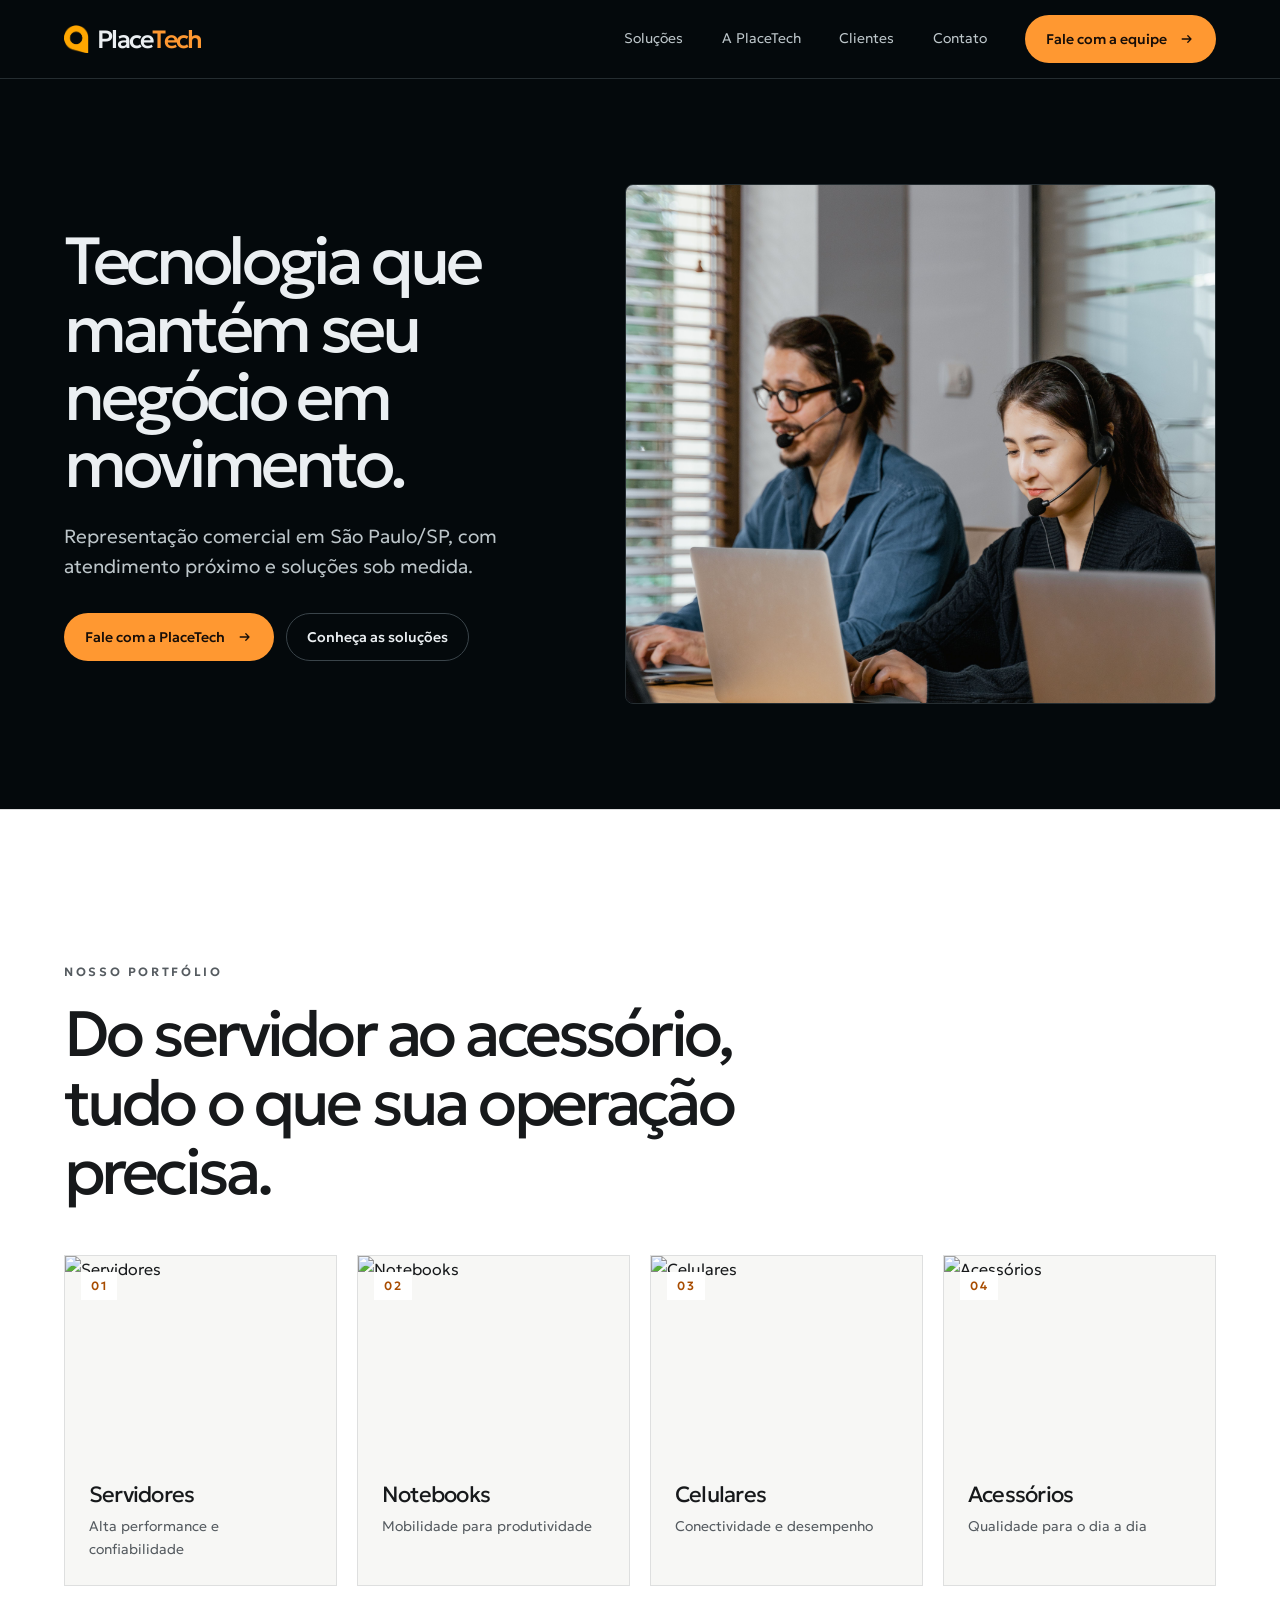
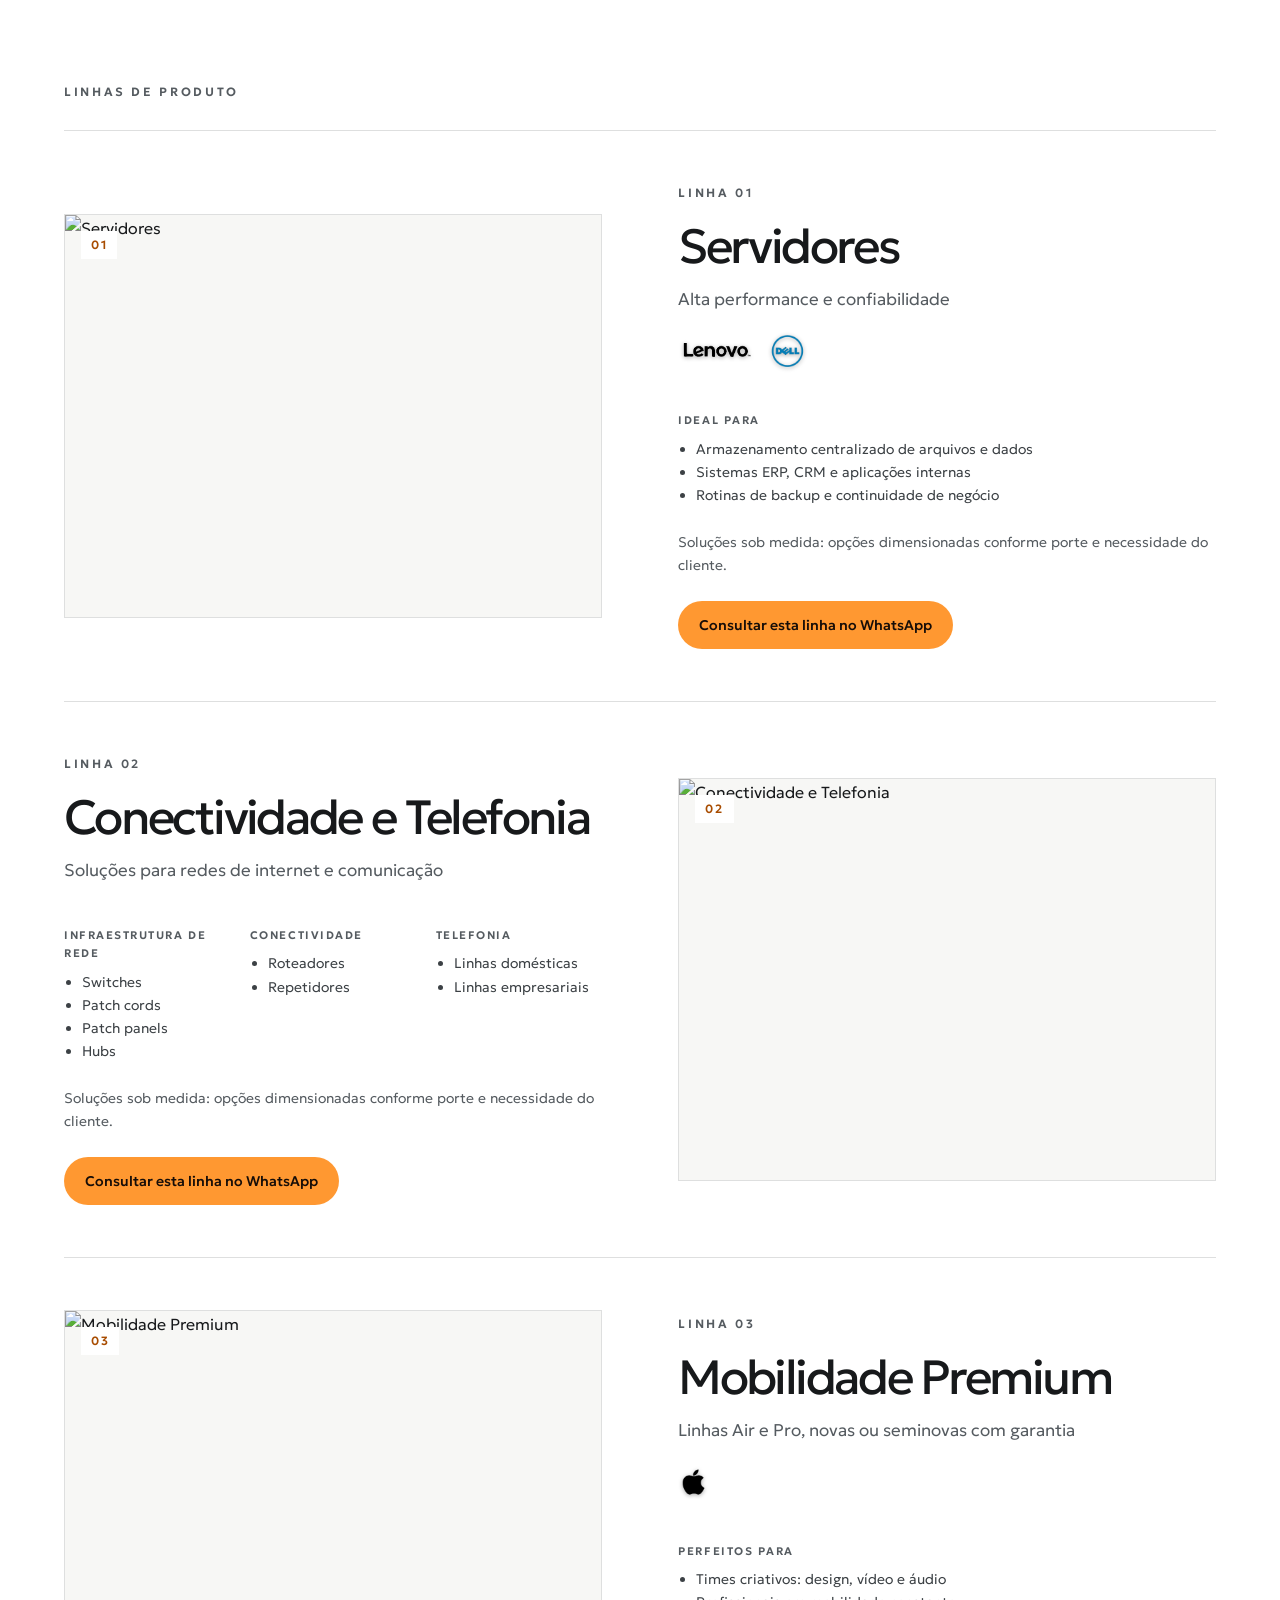
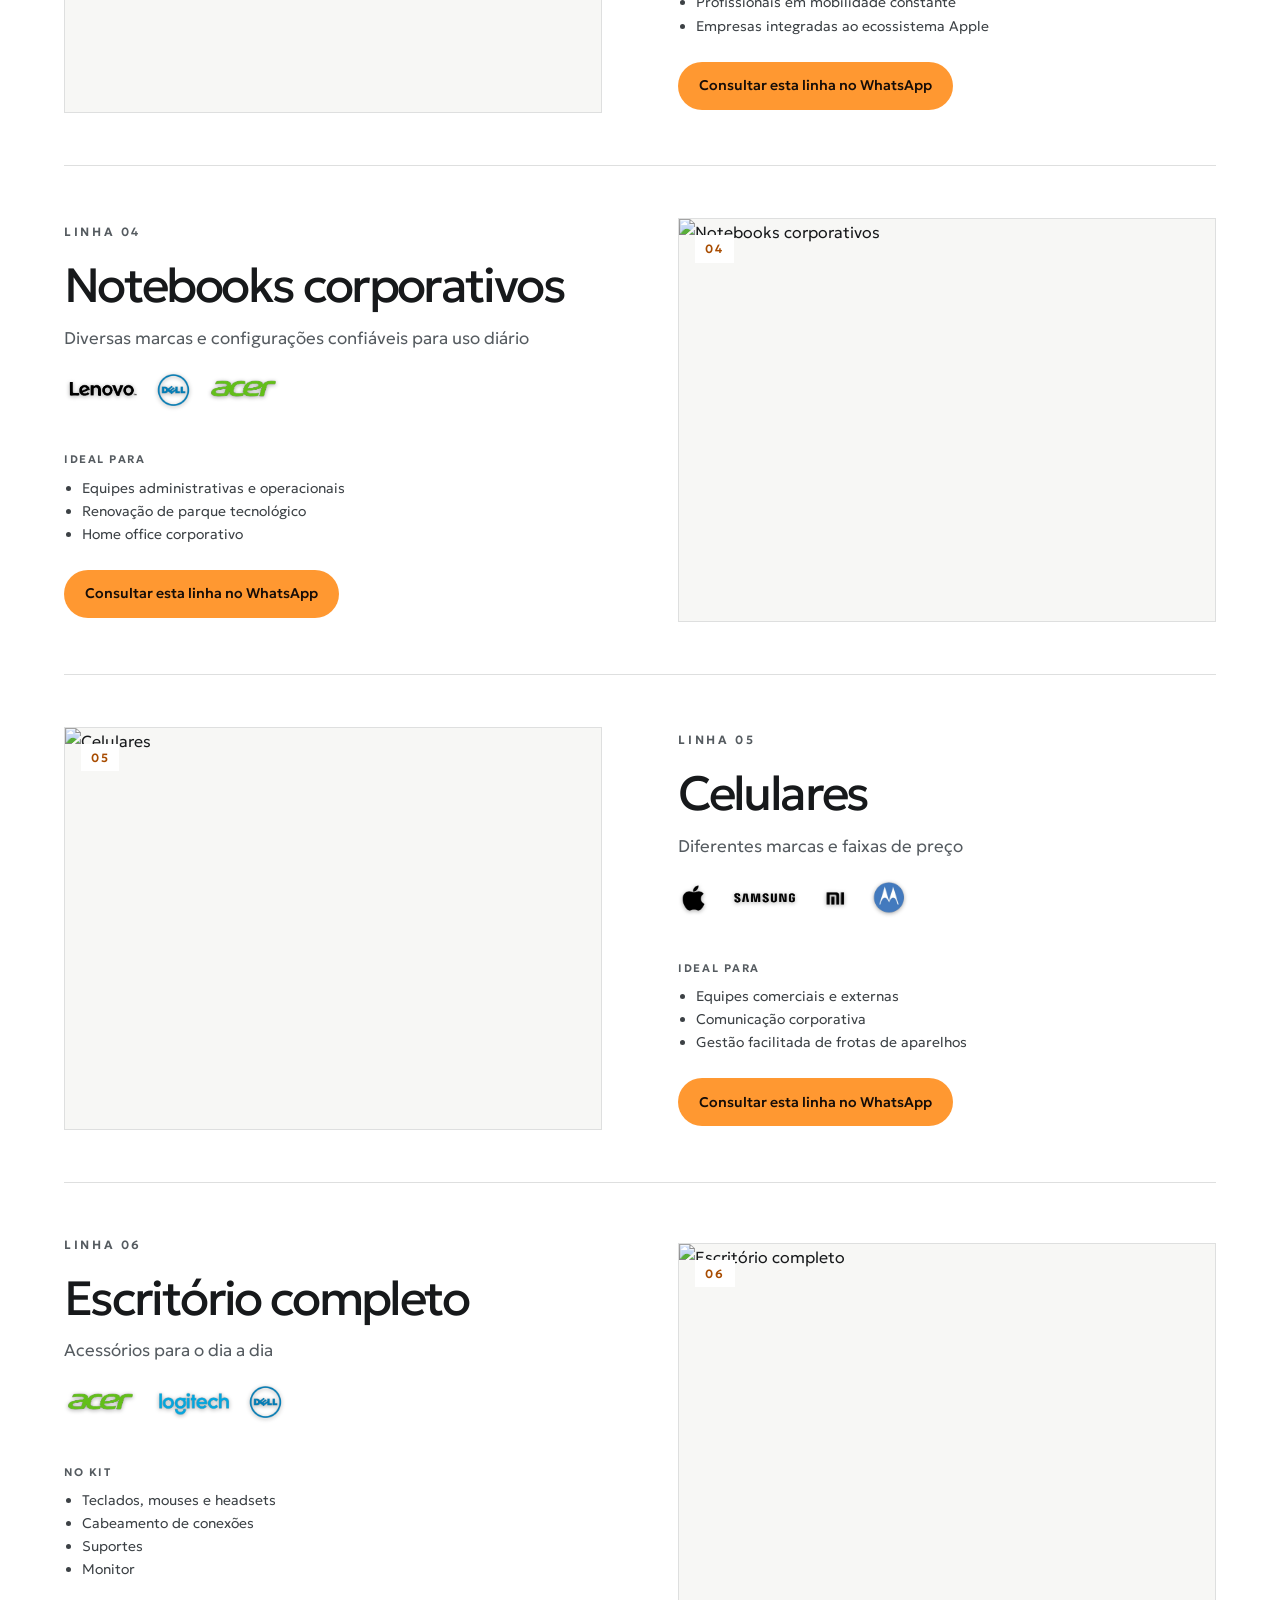
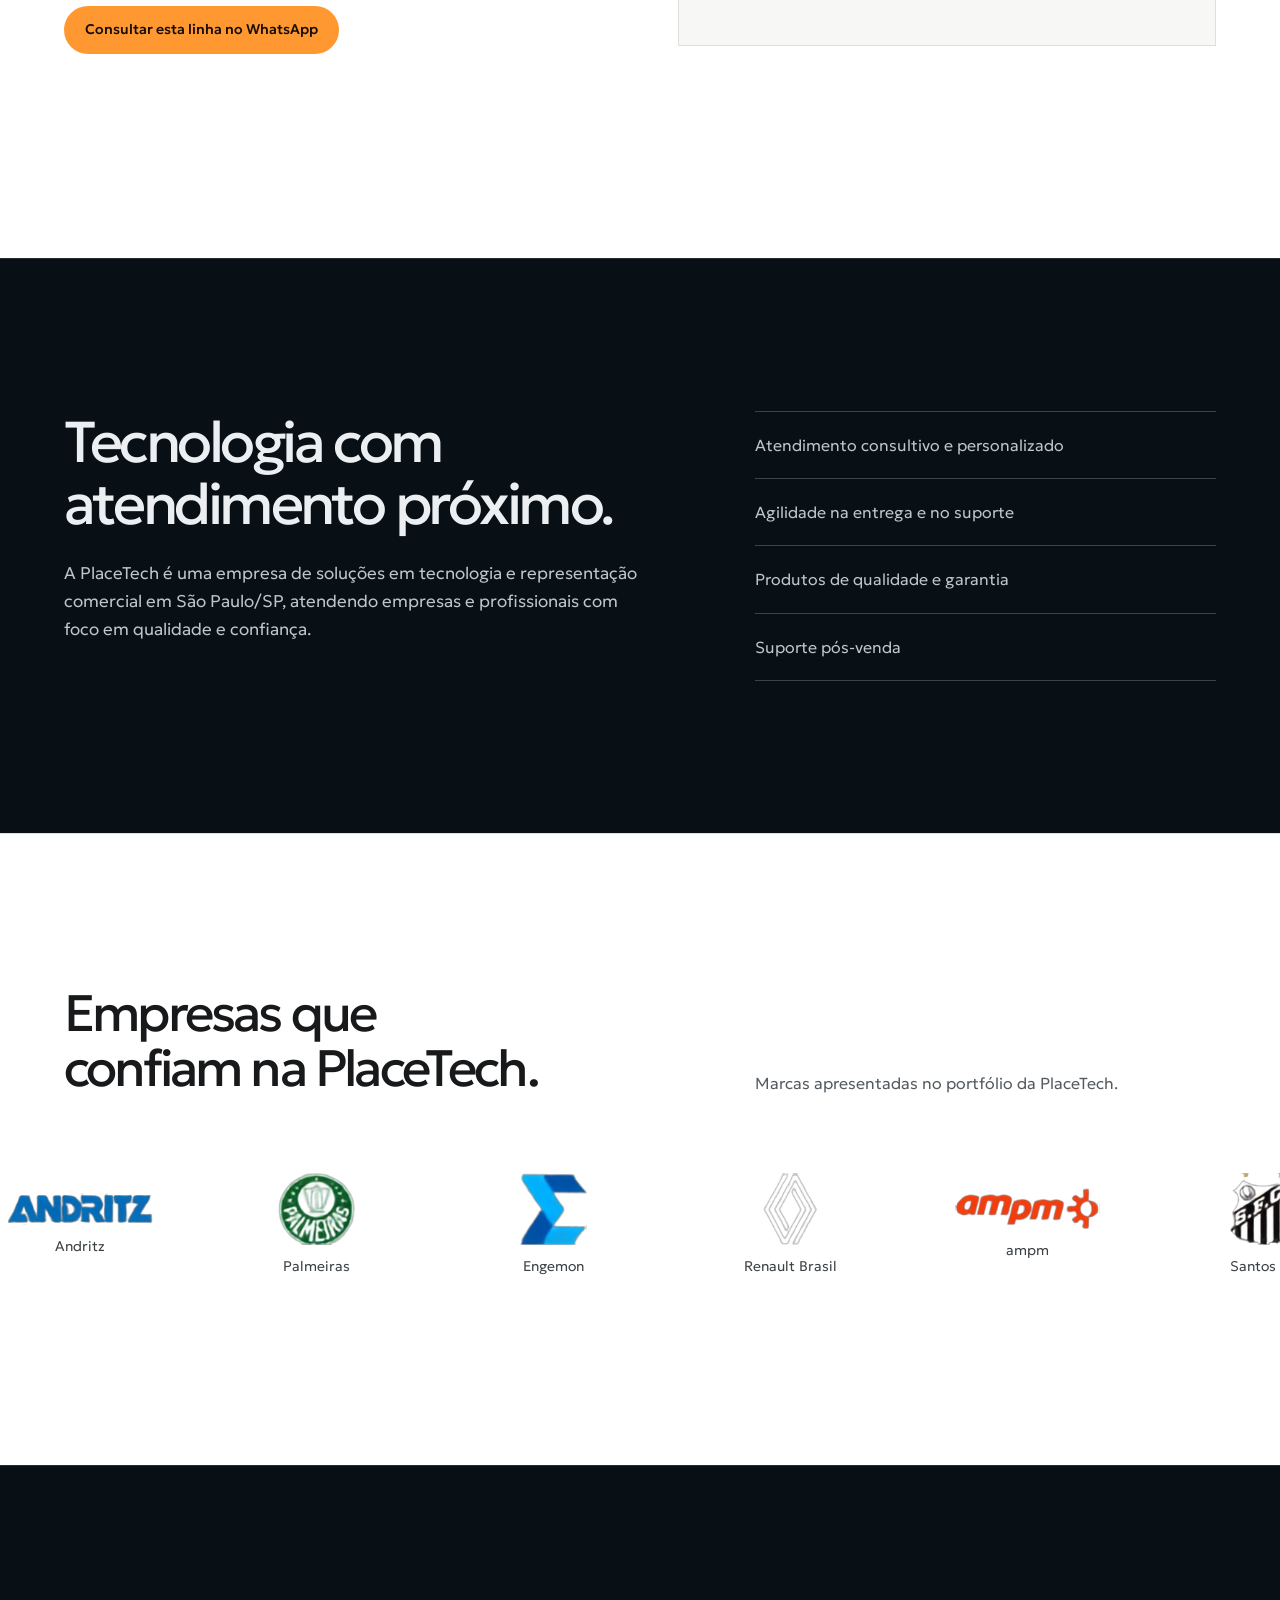
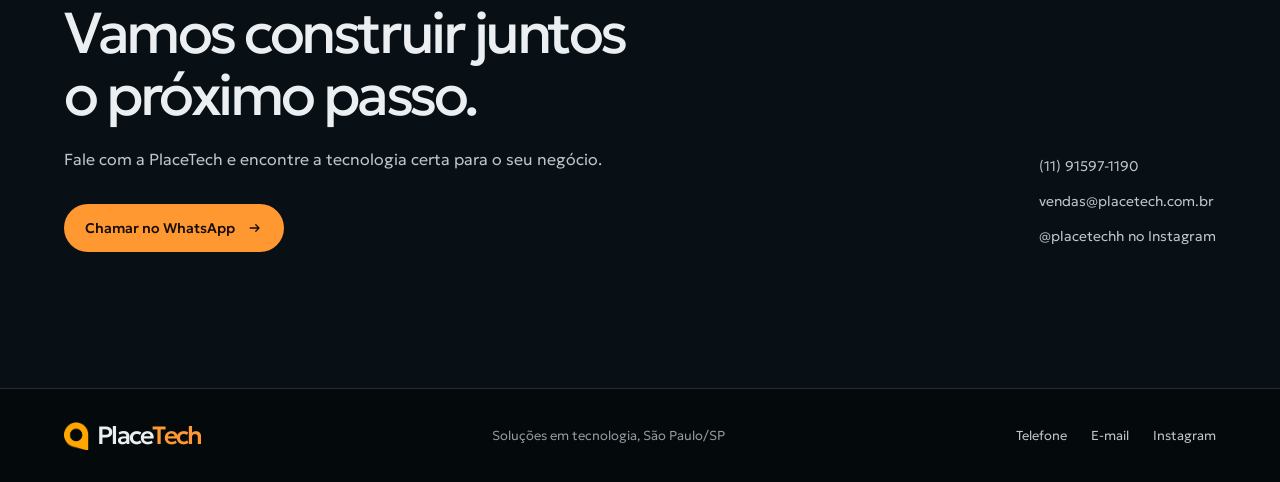
==== commit 0fb1db54: "atualizacao header" ====
--- a/index.html
+++ b/index.html
@@ -1004,10 +1004,10 @@
         </div>
         <div class="hero-visual">
           <img
-            src="assets/placetech-hero.webp"
-            alt="Notebook e celular em uma mesa, com equipamentos de infraestrutura ao fundo."
-            width="1600"
-            height="900"
+            src="assets/pexels-mart-production-7709231.jpg"
+            alt="Equipe de atendimento com headsets trabalhando em notebooks."
+            width="3912"
+            height="5868"
             fetchpriority="high"
           />
         </div>
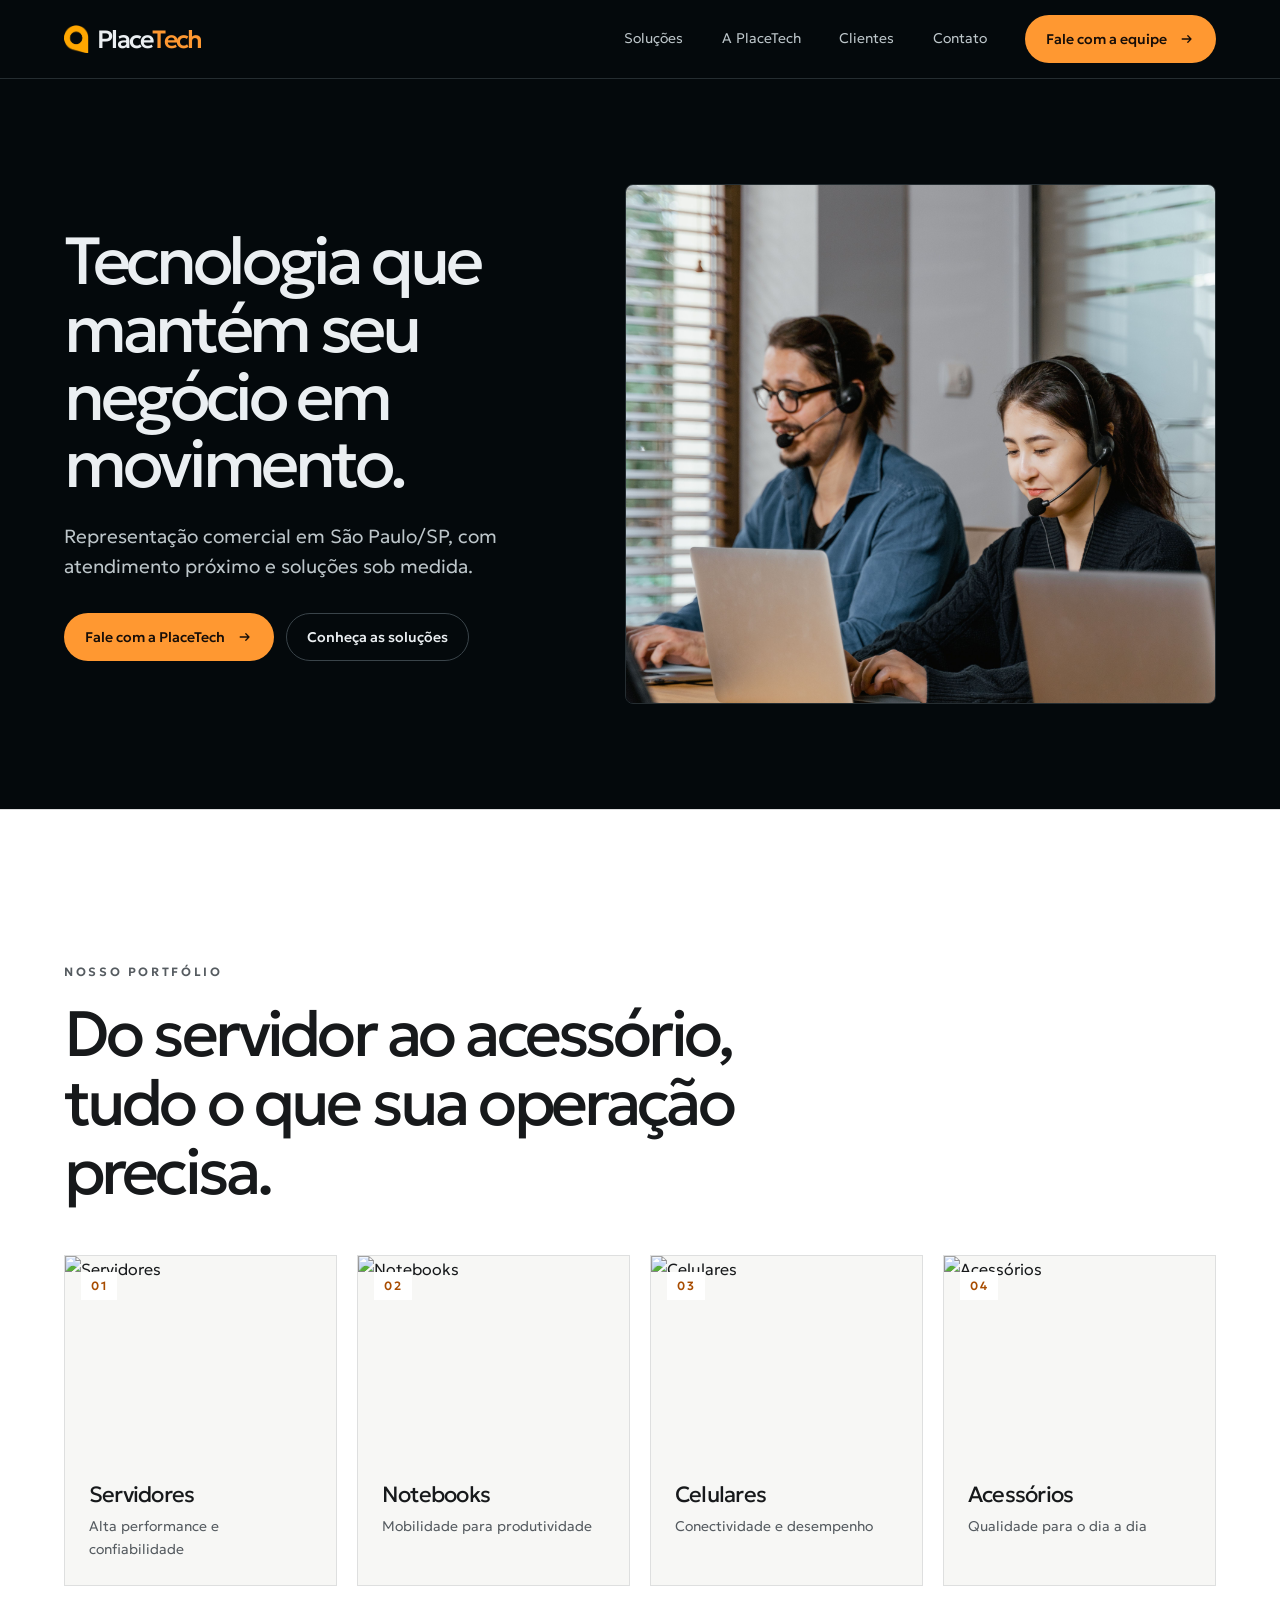
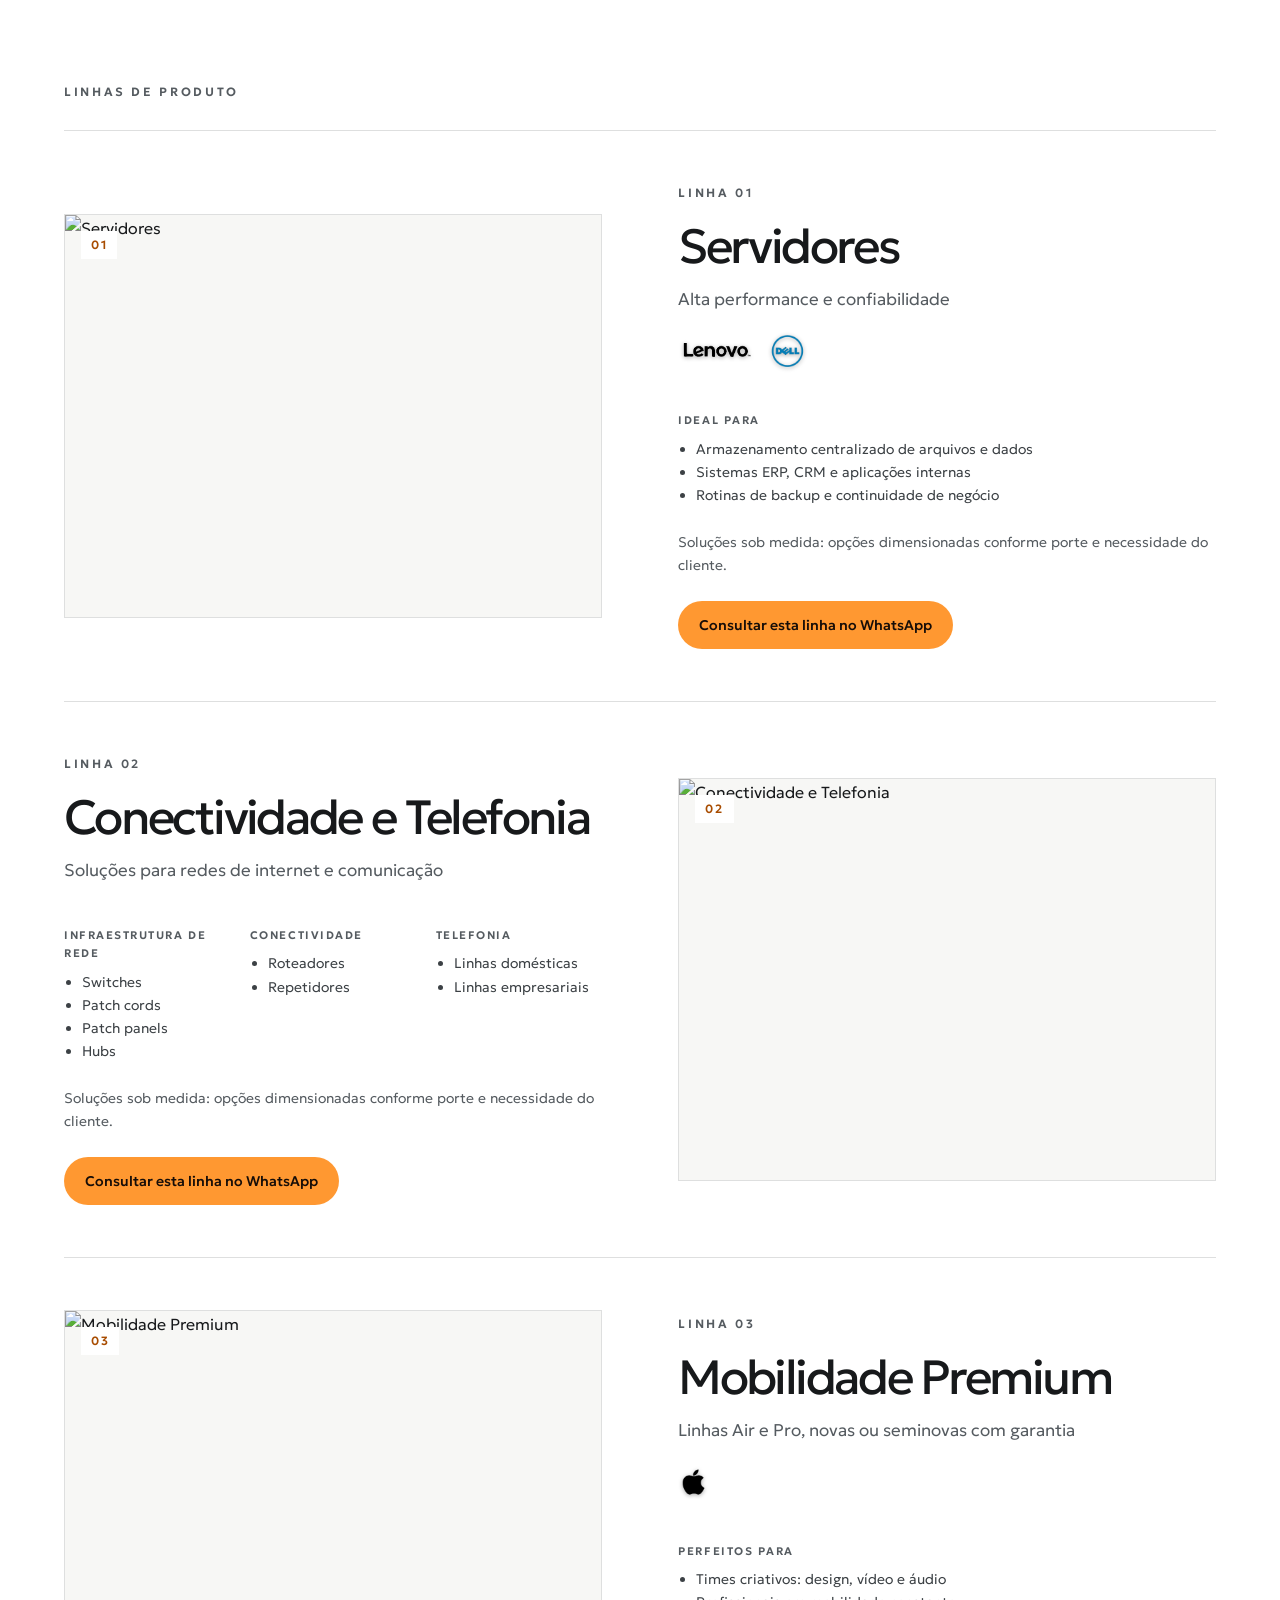
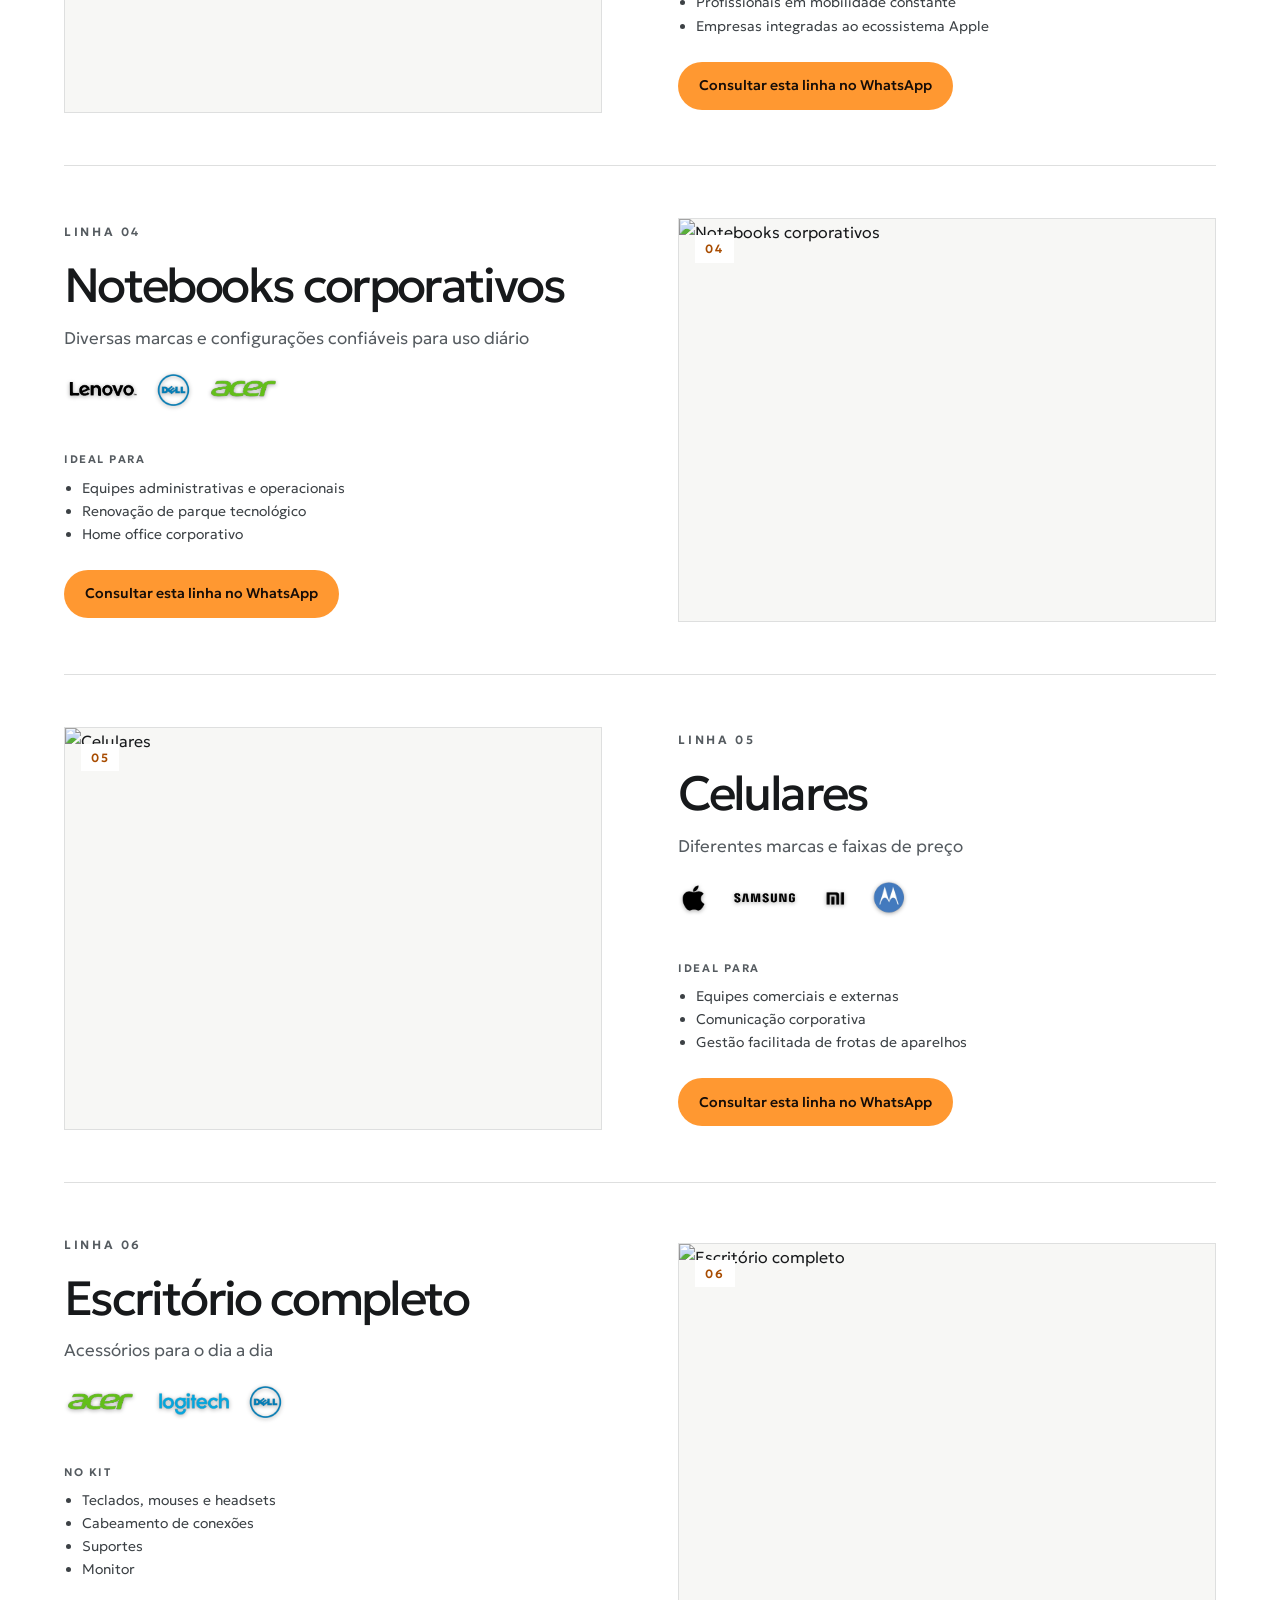
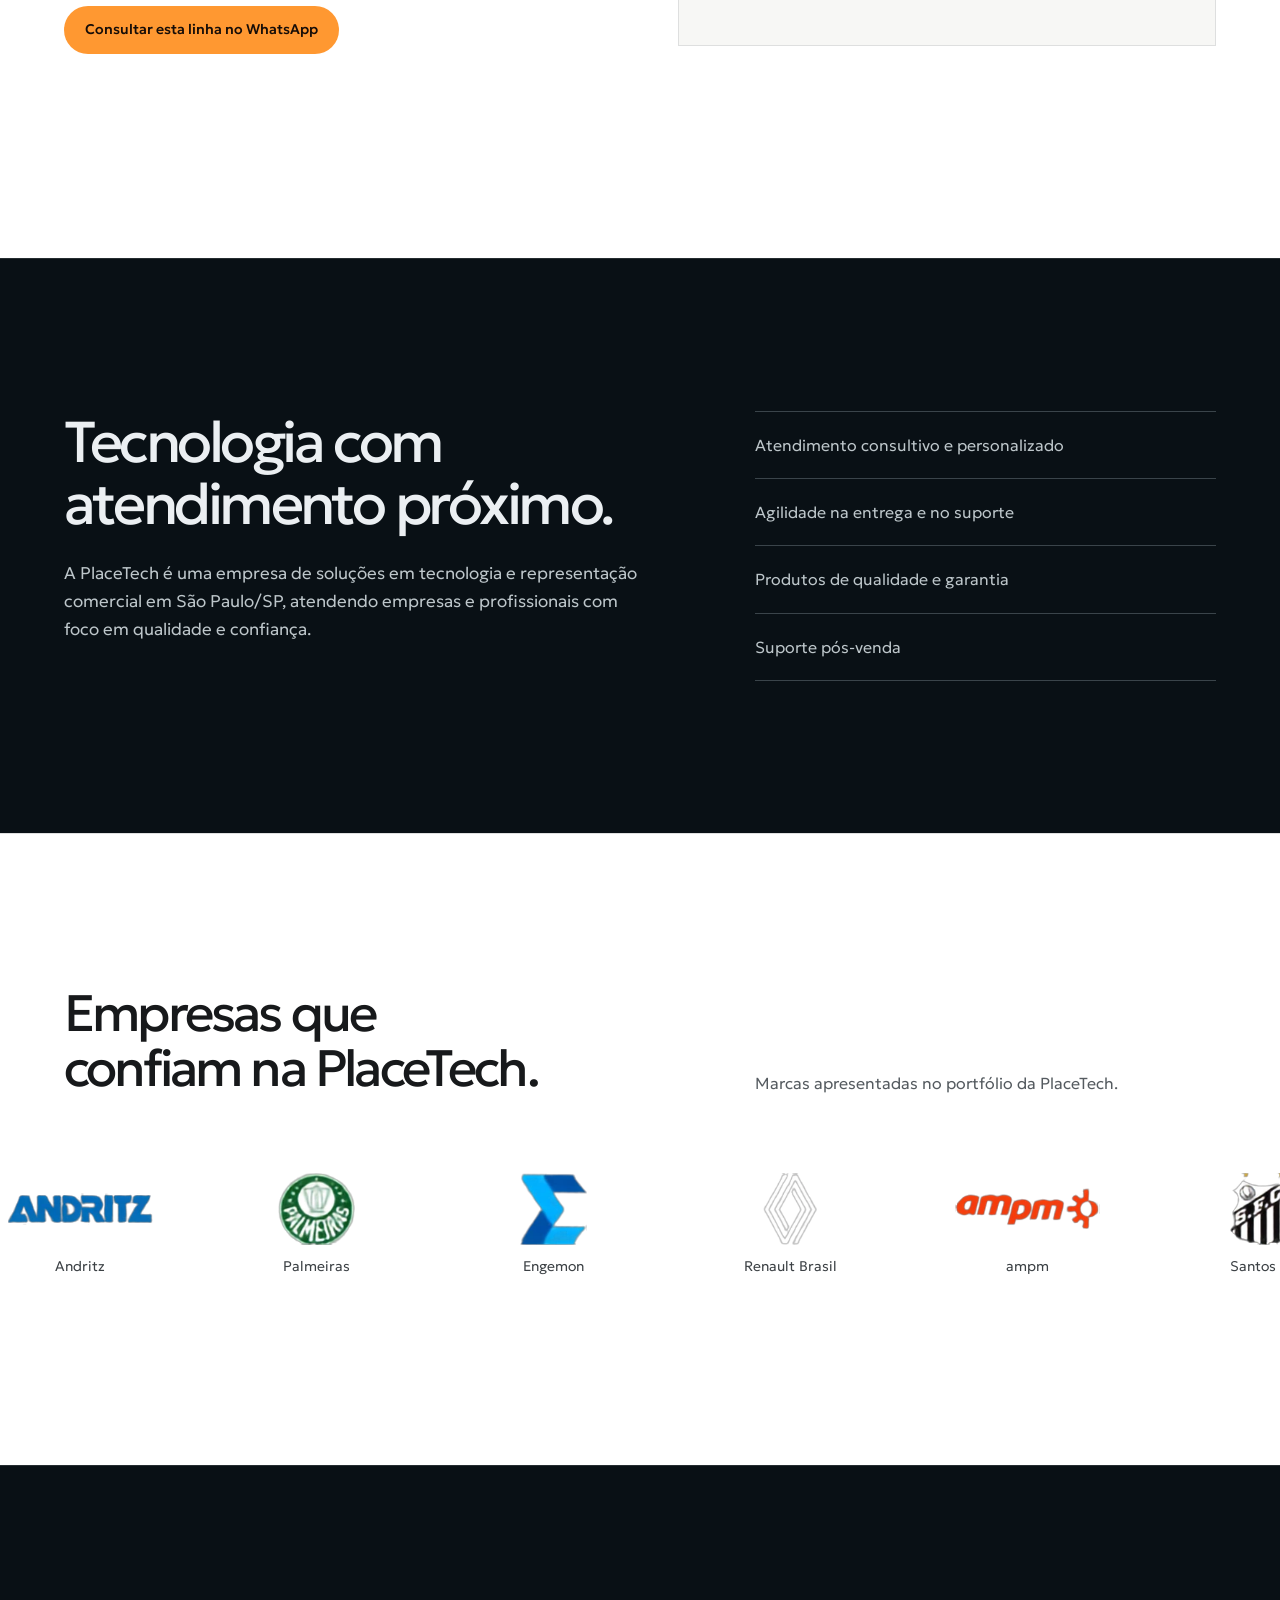
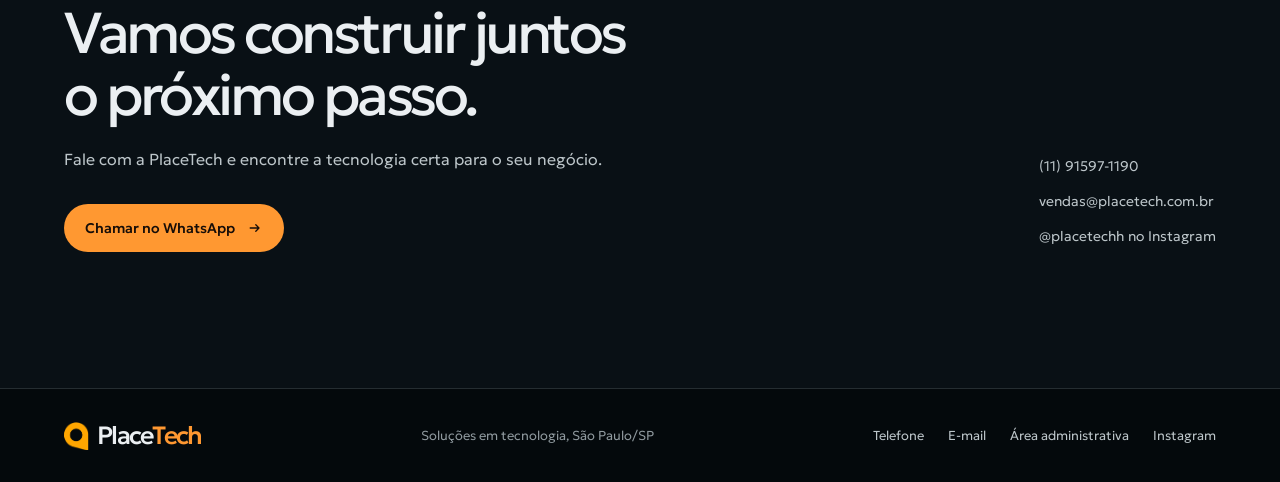
==== commit 89381503: "adicinar logos" ====
--- a/index.html
+++ b/index.html
@@ -19,6 +19,8 @@
     />
     <link rel="preload" as="image" href="assets/client-logos/ampm.webp" />
     <link rel="preload" as="image" href="assets/client-logos/santos-fc.webp" />
+    <link rel="preload" as="image" href="assets/client-logos/vale.png" />
+    <link rel="preload" as="image" href="assets/client-logos/petrobras.svg" />
     <link rel="preconnect" href="https://fonts.googleapis.com" />
     <link rel="preconnect" href="https://fonts.gstatic.com" crossorigin />
     <link
@@ -623,10 +625,8 @@
       }
 
       .client-logo img {
-        width: auto;
-        max-width: 145px;
-        height: auto;
-        max-height: 72px;
+        width: 145px;
+        height: 72px;
         object-fit: contain;
       }
 
@@ -1495,6 +1495,7 @@
           role="region"
           aria-roledescription="carrossel"
           aria-label="Clientes PlaceTech"
+          data-manifest-version="1"
         >
           <div class="client-track">
             <ul class="client-list" aria-label="Logos de clientes">
@@ -1546,6 +1547,22 @@
                   height="113"
                 /><span class="client-name">Santos FC</span>
               </li>
+              <li class="client-logo">
+                <img
+                  src="assets/client-logos/vale.png"
+                  alt=""
+                  width="145"
+                  height="72"
+                /><span class="client-name">Vale</span>
+              </li>
+              <li class="client-logo">
+                <img
+                  src="assets/client-logos/petrobras.svg"
+                  alt=""
+                  width="145"
+                  height="72"
+                /><span class="client-name">Petrobras</span>
+              </li>
             </ul>
             <ul class="client-list" aria-hidden="true">
               <li class="client-logo">
@@ -1596,6 +1613,22 @@
                   height="113"
                 /><span class="client-name">Santos FC</span>
               </li>
+              <li class="client-logo">
+                <img
+                  src="assets/client-logos/vale.png"
+                  alt=""
+                  width="145"
+                  height="72"
+                /><span class="client-name">Vale</span>
+              </li>
+              <li class="client-logo">
+                <img
+                  src="assets/client-logos/petrobras.svg"
+                  alt=""
+                  width="145"
+                  height="72"
+                /><span class="client-name">Petrobras</span>
+              </li>
             </ul>
           </div>
         </div>
@@ -1665,6 +1698,7 @@
         <div class="footer-links">
           <a href="tel:+5511915971190">Telefone</a>
           <a href="mailto:vendas@placetech.com.br">E-mail</a>
+          <a href="admin.html">Área administrativa</a>
           <a
             href="https://www.instagram.com/placetechh/"
             target="_blank"
@@ -1674,49 +1708,6 @@
         </div>
       </div>
     </footer>
-    <script>
-      const carousel = document.querySelector('.client-carousel');
-      const clientImages = [
-        ...carousel.querySelectorAll(
-          '.client-list:not([aria-hidden="true"]) img'
-        ),
-      ];
-      const waitForImage = (image) => {
-        if (image.complete) {
-          return image.naturalWidth > 0
-            ? typeof image.decode === 'function'
-              ? image.decode()
-              : Promise.resolve()
-            : Promise.reject(
-                new Error(`Unable to load client logo: ${image.src}`)
-              );
-        }
-
-        return new Promise((resolve, reject) => {
-          image.addEventListener(
-            'load',
-            () => {
-              if (typeof image.decode === 'function') {
-                image.decode().then(resolve, reject);
-              } else {
-                resolve();
-              }
-            },
-            { once: true }
-          );
-          image.addEventListener(
-            'error',
-            () => reject(new Error(`Unable to load client logo: ${image.src}`)),
-            { once: true }
-          );
-        });
-      };
-
-      Promise.all(clientImages.map(waitForImage))
-        .then(() => carousel.classList.add('is-running'))
-        .catch((error) =>
-          console.error('Client carousel logos could not be loaded.', error)
-        );
-    </script>
+    <script src="assets/client-logos.js" defer></script>
   </body>
 </html>
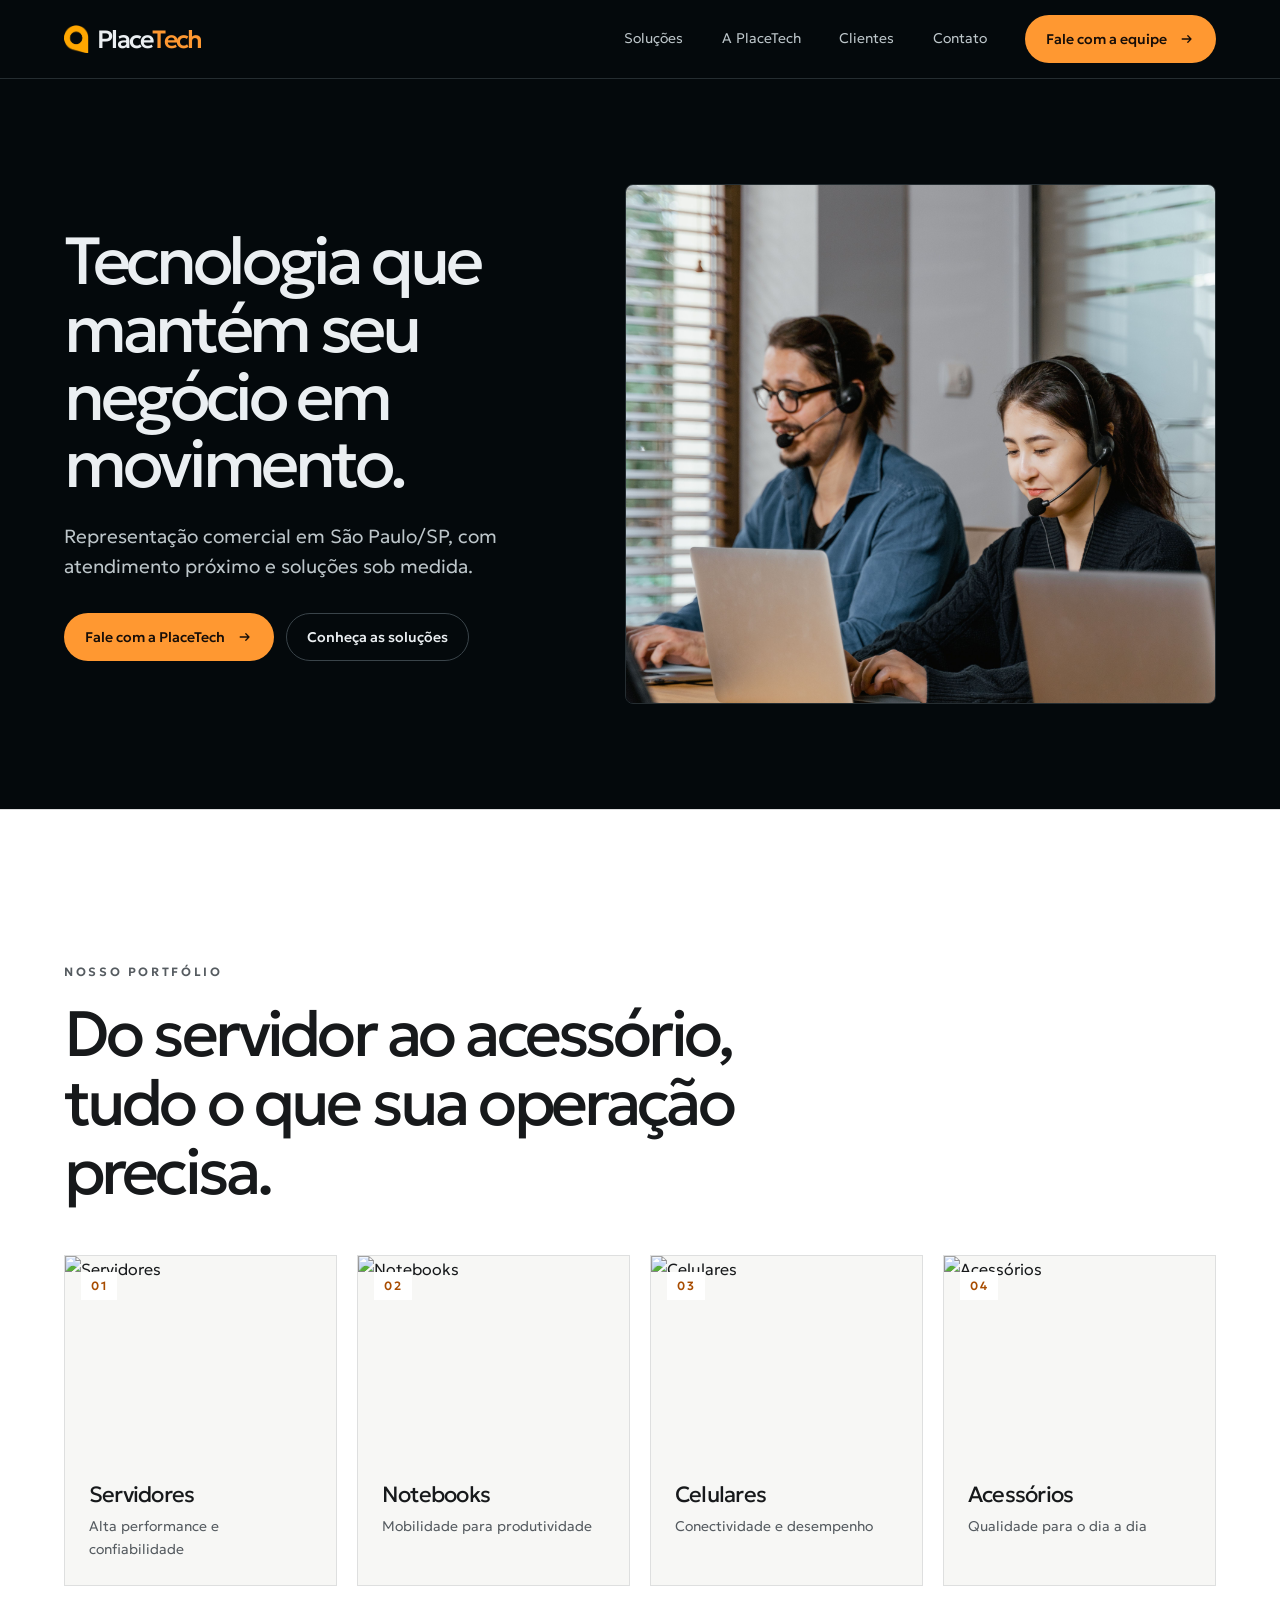
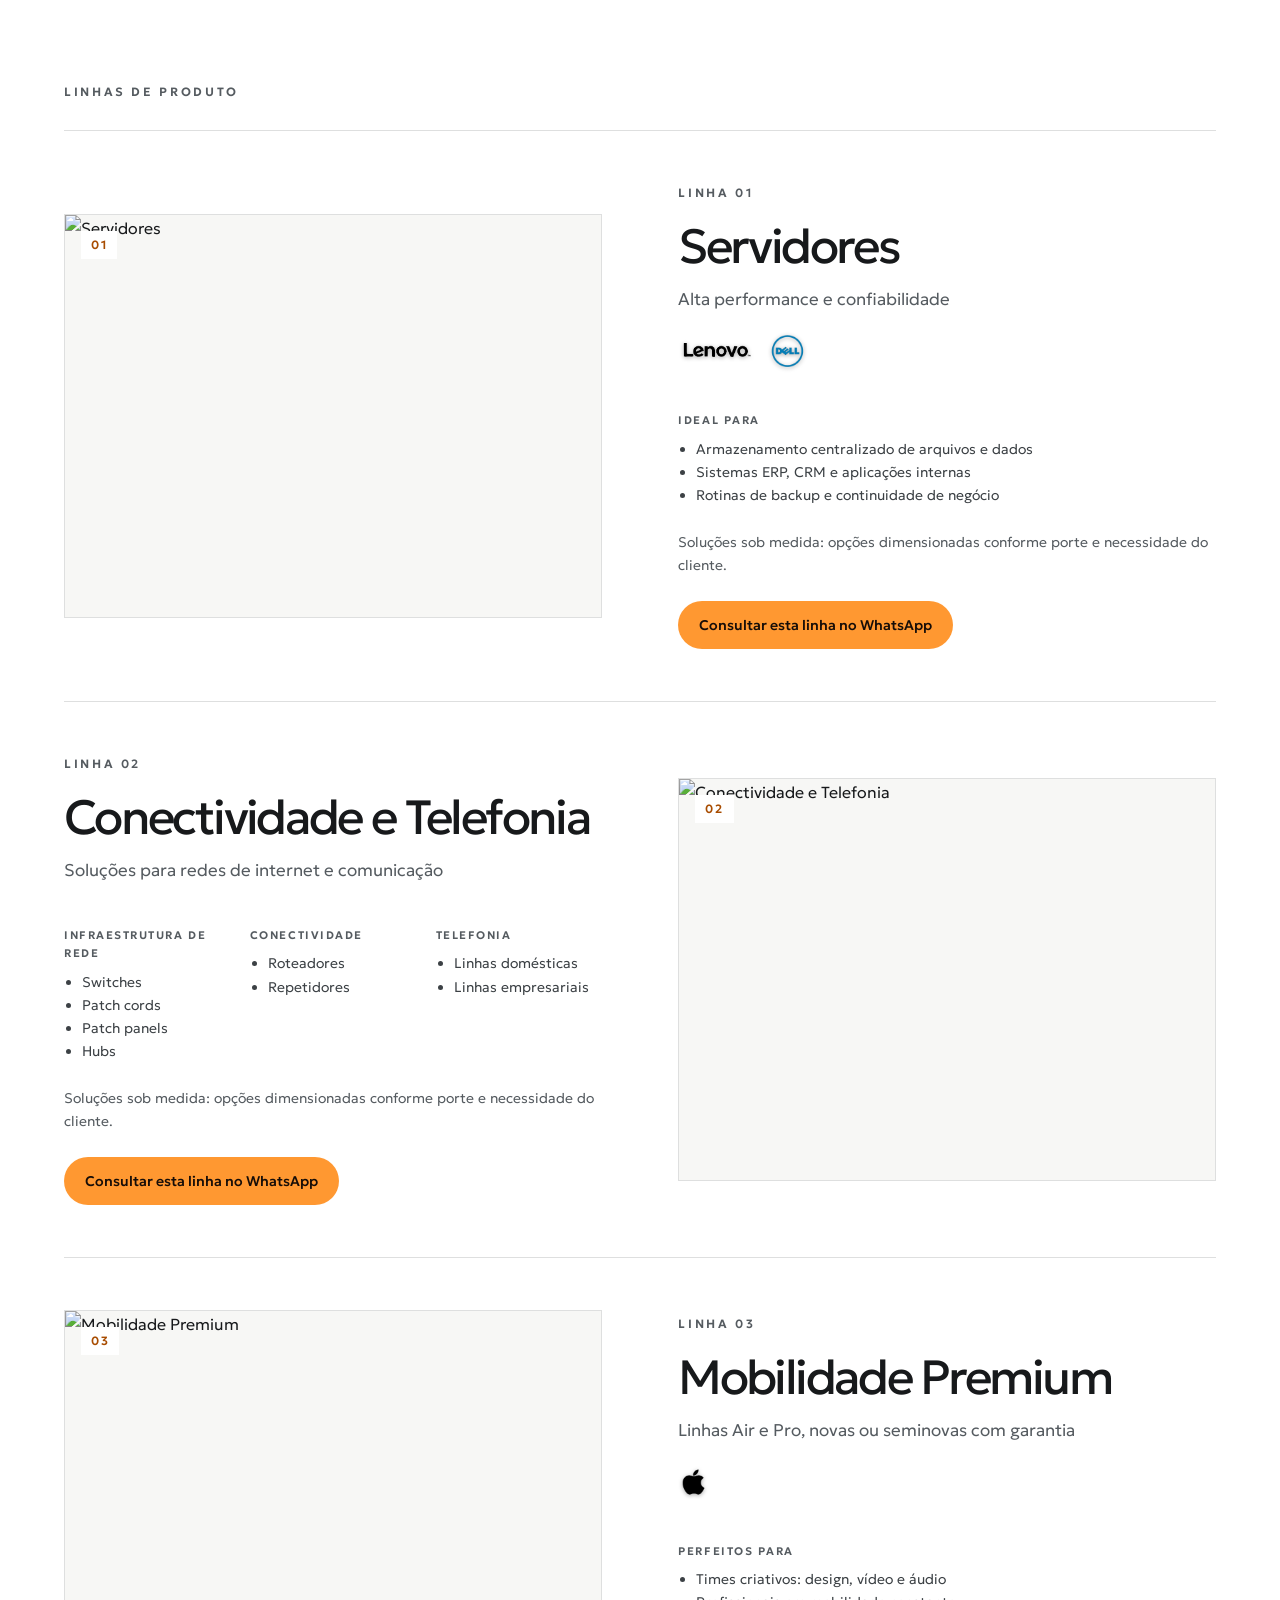
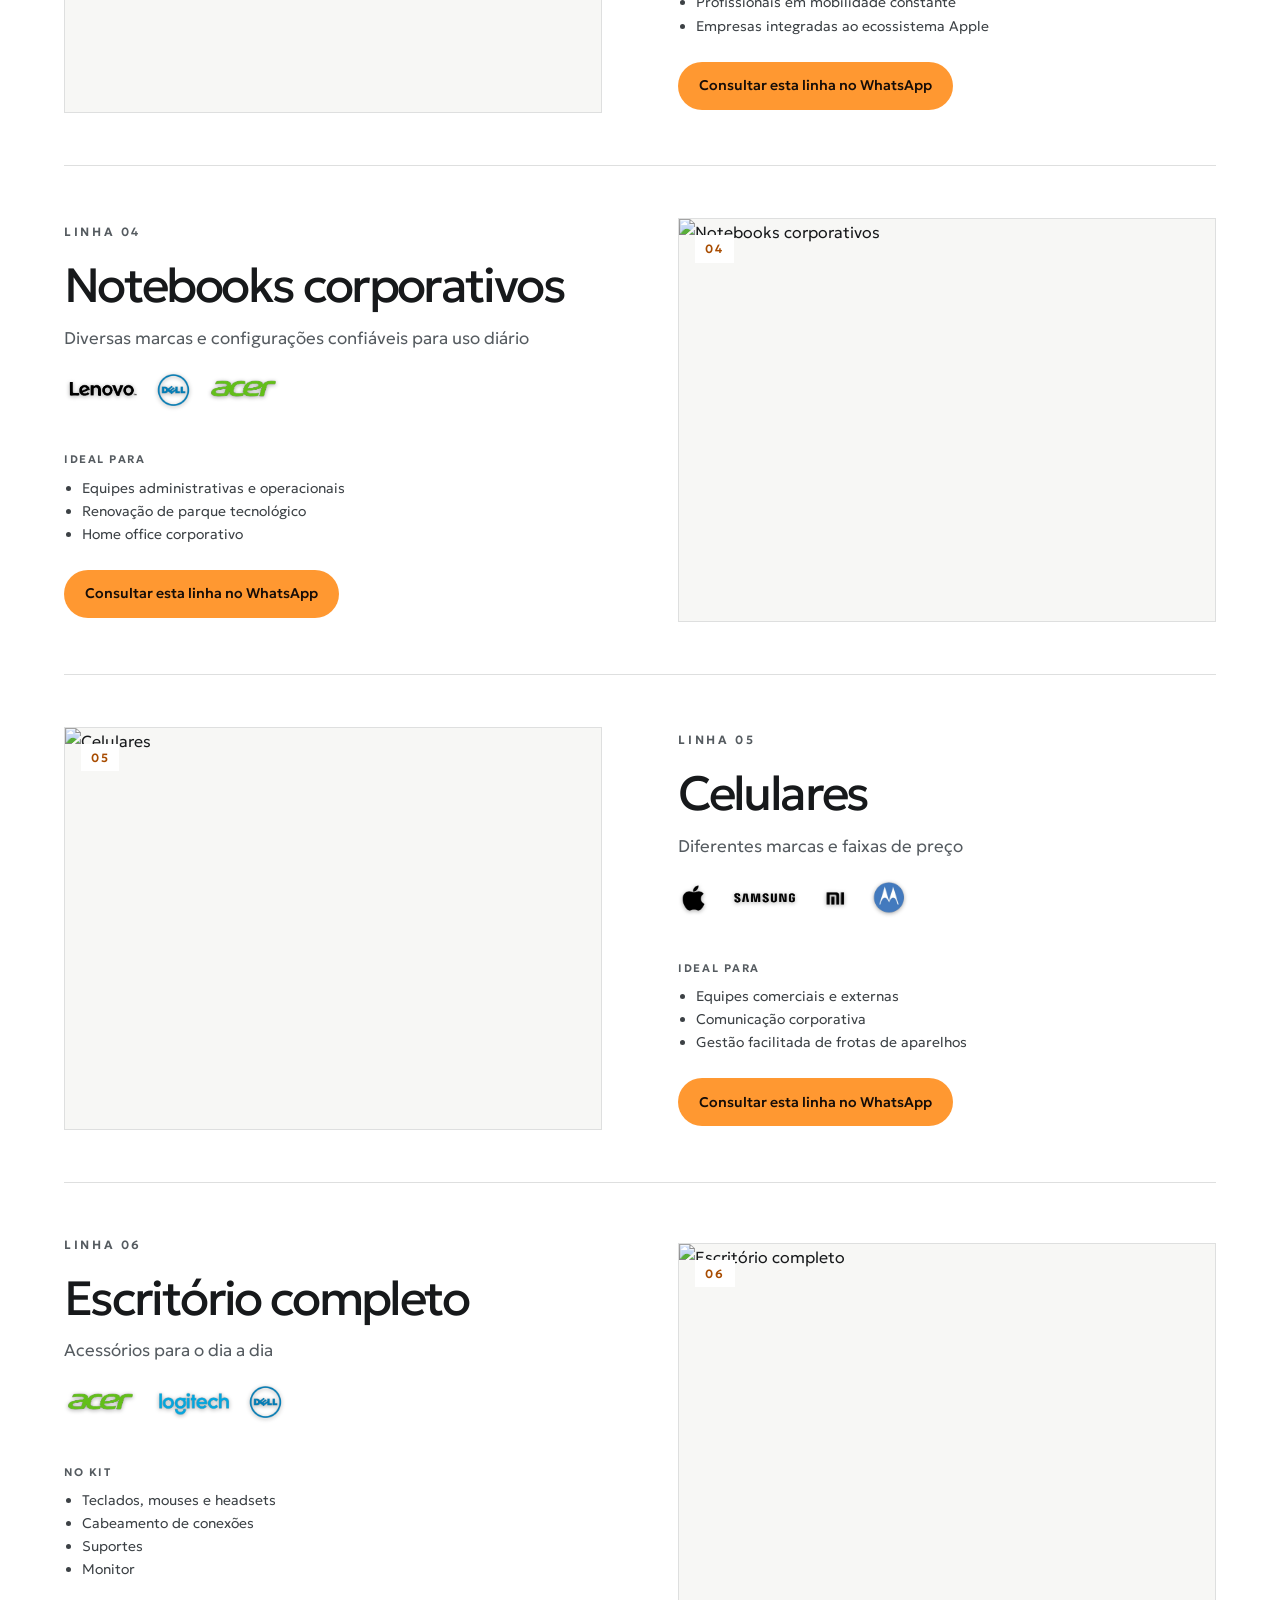
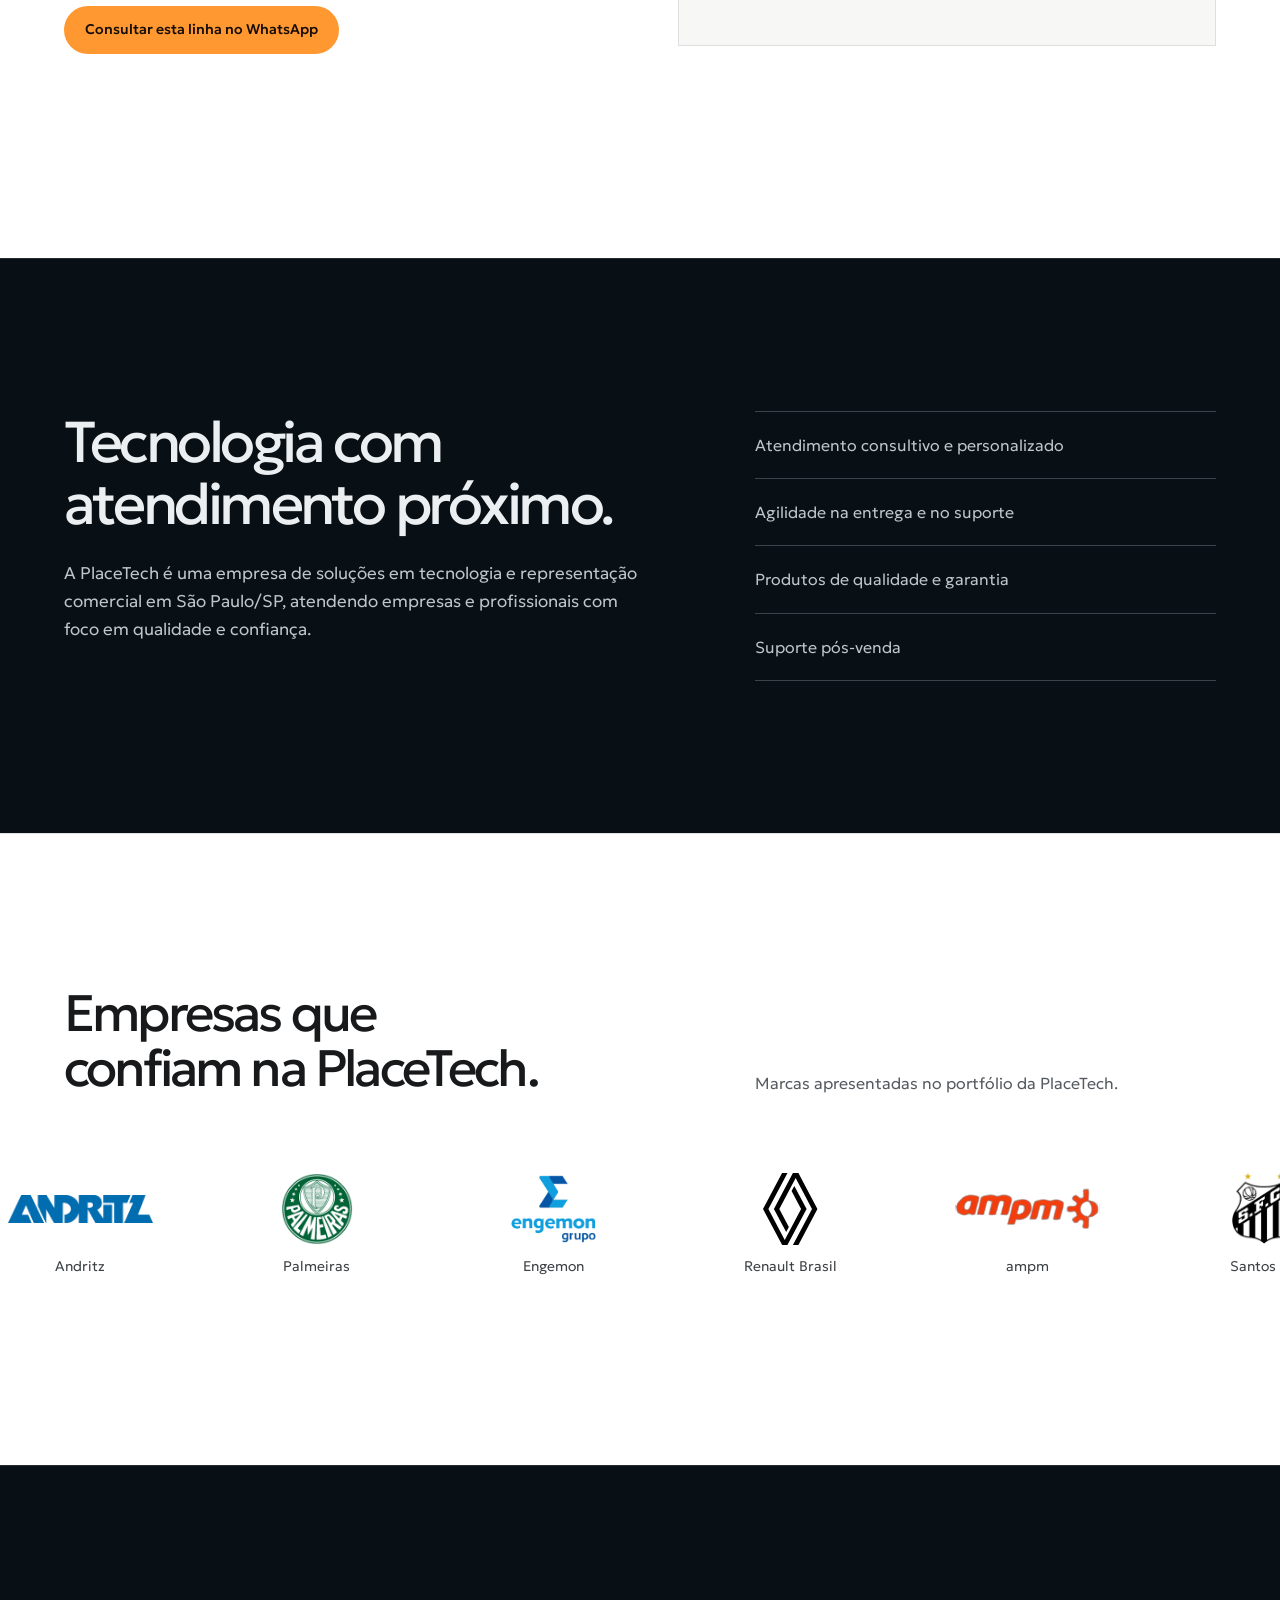
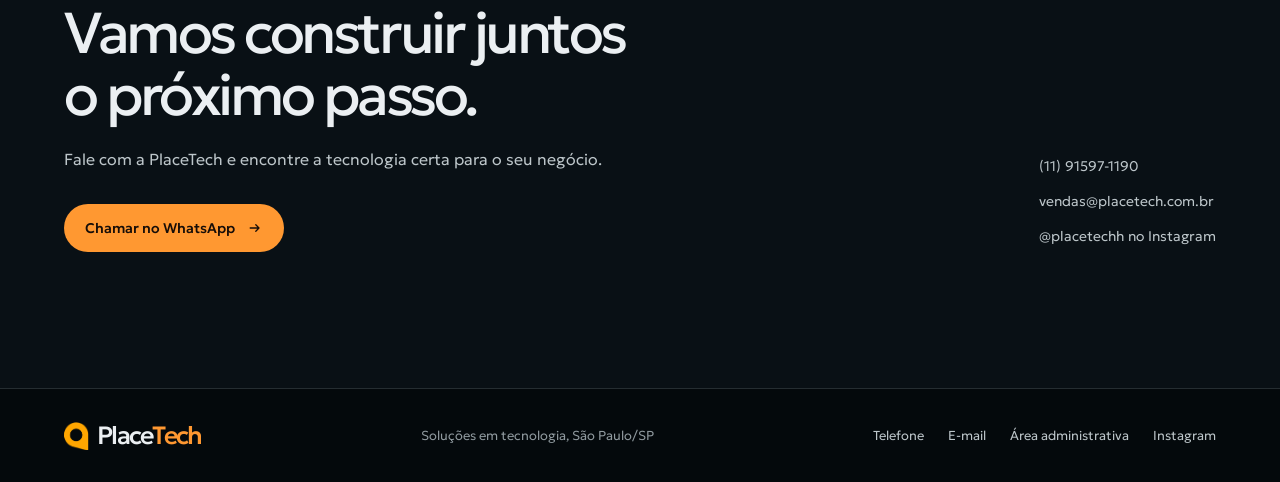
==== commit 9a348f2b: "logos hd" ====
--- a/index.html
+++ b/index.html
@@ -9,16 +9,16 @@
       content="Soluções em tecnologia para empresas. Conheça a PlaceTech e fale com nossa equipe em São Paulo."
     />
     <title>PlaceTech | Soluções em tecnologia</title>
-    <link rel="preload" as="image" href="assets/client-logos/andritz.webp" />
-    <link rel="preload" as="image" href="assets/client-logos/palmeiras.webp" />
-    <link rel="preload" as="image" href="assets/client-logos/engemon.webp" />
+    <link rel="preload" as="image" href="assets/client-logos/andritz-hq.webp" />
+    <link rel="preload" as="image" href="assets/client-logos/palmeiras-hq.png" />
+    <link rel="preload" as="image" href="assets/client-logos/engemon-hq.webp" />
     <link
       rel="preload"
       as="image"
-      href="assets/client-logos/renault-brasil.webp"
+      href="assets/client-logos/renault-brasil-hq.svg"
     />
     <link rel="preload" as="image" href="assets/client-logos/ampm.webp" />
-    <link rel="preload" as="image" href="assets/client-logos/santos-fc.webp" />
+    <link rel="preload" as="image" href="assets/client-logos/santos-fc-hq.png" />
     <link rel="preload" as="image" href="assets/client-logos/vale.png" />
     <link rel="preload" as="image" href="assets/client-logos/petrobras.svg" />
     <link rel="preconnect" href="https://fonts.googleapis.com" />
@@ -1501,34 +1501,34 @@
             <ul class="client-list" aria-label="Logos de clientes">
               <li class="client-logo">
                 <img
-                  src="assets/client-logos/andritz.webp"
+                  src="assets/client-logos/andritz-hq.webp"
                   alt=""
-                  width="209"
-                  height="46"
+                  width="1250"
+                  height="235"
                 /><span class="client-name">Andritz</span>
               </li>
               <li class="client-logo">
                 <img
-                  src="assets/client-logos/palmeiras.webp"
+                  src="assets/client-logos/palmeiras-hq.png"
                   alt=""
-                  width="106"
-                  height="99"
+                  width="160"
+                  height="160"
                 /><span class="client-name">Palmeiras</span>
               </li>
               <li class="client-logo">
                 <img
-                  src="assets/client-logos/engemon.webp"
+                  src="assets/client-logos/engemon-hq.webp"
                   alt=""
-                  width="80"
-                  height="87"
+                  width="1080"
+                  height="714"
                 /><span class="client-name">Engemon</span>
               </li>
               <li class="client-logo">
                 <img
-                  src="assets/client-logos/renault-brasil.webp"
+                  src="assets/client-logos/renault-brasil-hq.svg"
                   alt=""
-                  width="75"
-                  height="100"
+                  width="66"
+                  height="86"
                 /><span class="client-name">Renault Brasil</span>
               </li>
               <li class="client-logo">
@@ -1541,10 +1541,10 @@
               </li>
               <li class="client-logo">
                 <img
-                  src="assets/client-logos/santos-fc.webp"
+                  src="assets/client-logos/santos-fc-hq.png"
                   alt=""
-                  width="107"
-                  height="113"
+                  width="271"
+                  height="299"
                 /><span class="client-name">Santos FC</span>
               </li>
               <li class="client-logo">
@@ -1567,34 +1567,34 @@
             <ul class="client-list" aria-hidden="true">
               <li class="client-logo">
                 <img
-                  src="assets/client-logos/andritz.webp"
+                  src="assets/client-logos/andritz-hq.webp"
                   alt=""
-                  width="209"
-                  height="46"
+                  width="1250"
+                  height="235"
                 /><span class="client-name">Andritz</span>
               </li>
               <li class="client-logo">
                 <img
-                  src="assets/client-logos/palmeiras.webp"
+                  src="assets/client-logos/palmeiras-hq.png"
                   alt=""
-                  width="106"
-                  height="99"
+                  width="160"
+                  height="160"
                 /><span class="client-name">Palmeiras</span>
               </li>
               <li class="client-logo">
                 <img
-                  src="assets/client-logos/engemon.webp"
+                  src="assets/client-logos/engemon-hq.webp"
                   alt=""
-                  width="80"
-                  height="87"
+                  width="1080"
+                  height="714"
                 /><span class="client-name">Engemon</span>
               </li>
               <li class="client-logo">
                 <img
-                  src="assets/client-logos/renault-brasil.webp"
+                  src="assets/client-logos/renault-brasil-hq.svg"
                   alt=""
-                  width="75"
-                  height="100"
+                  width="66"
+                  height="86"
                 /><span class="client-name">Renault Brasil</span>
               </li>
               <li class="client-logo">
@@ -1607,10 +1607,10 @@
               </li>
               <li class="client-logo">
                 <img
-                  src="assets/client-logos/santos-fc.webp"
+                  src="assets/client-logos/santos-fc-hq.png"
                   alt=""
-                  width="107"
-                  height="113"
+                  width="271"
+                  height="299"
                 /><span class="client-name">Santos FC</span>
               </li>
               <li class="client-logo">
